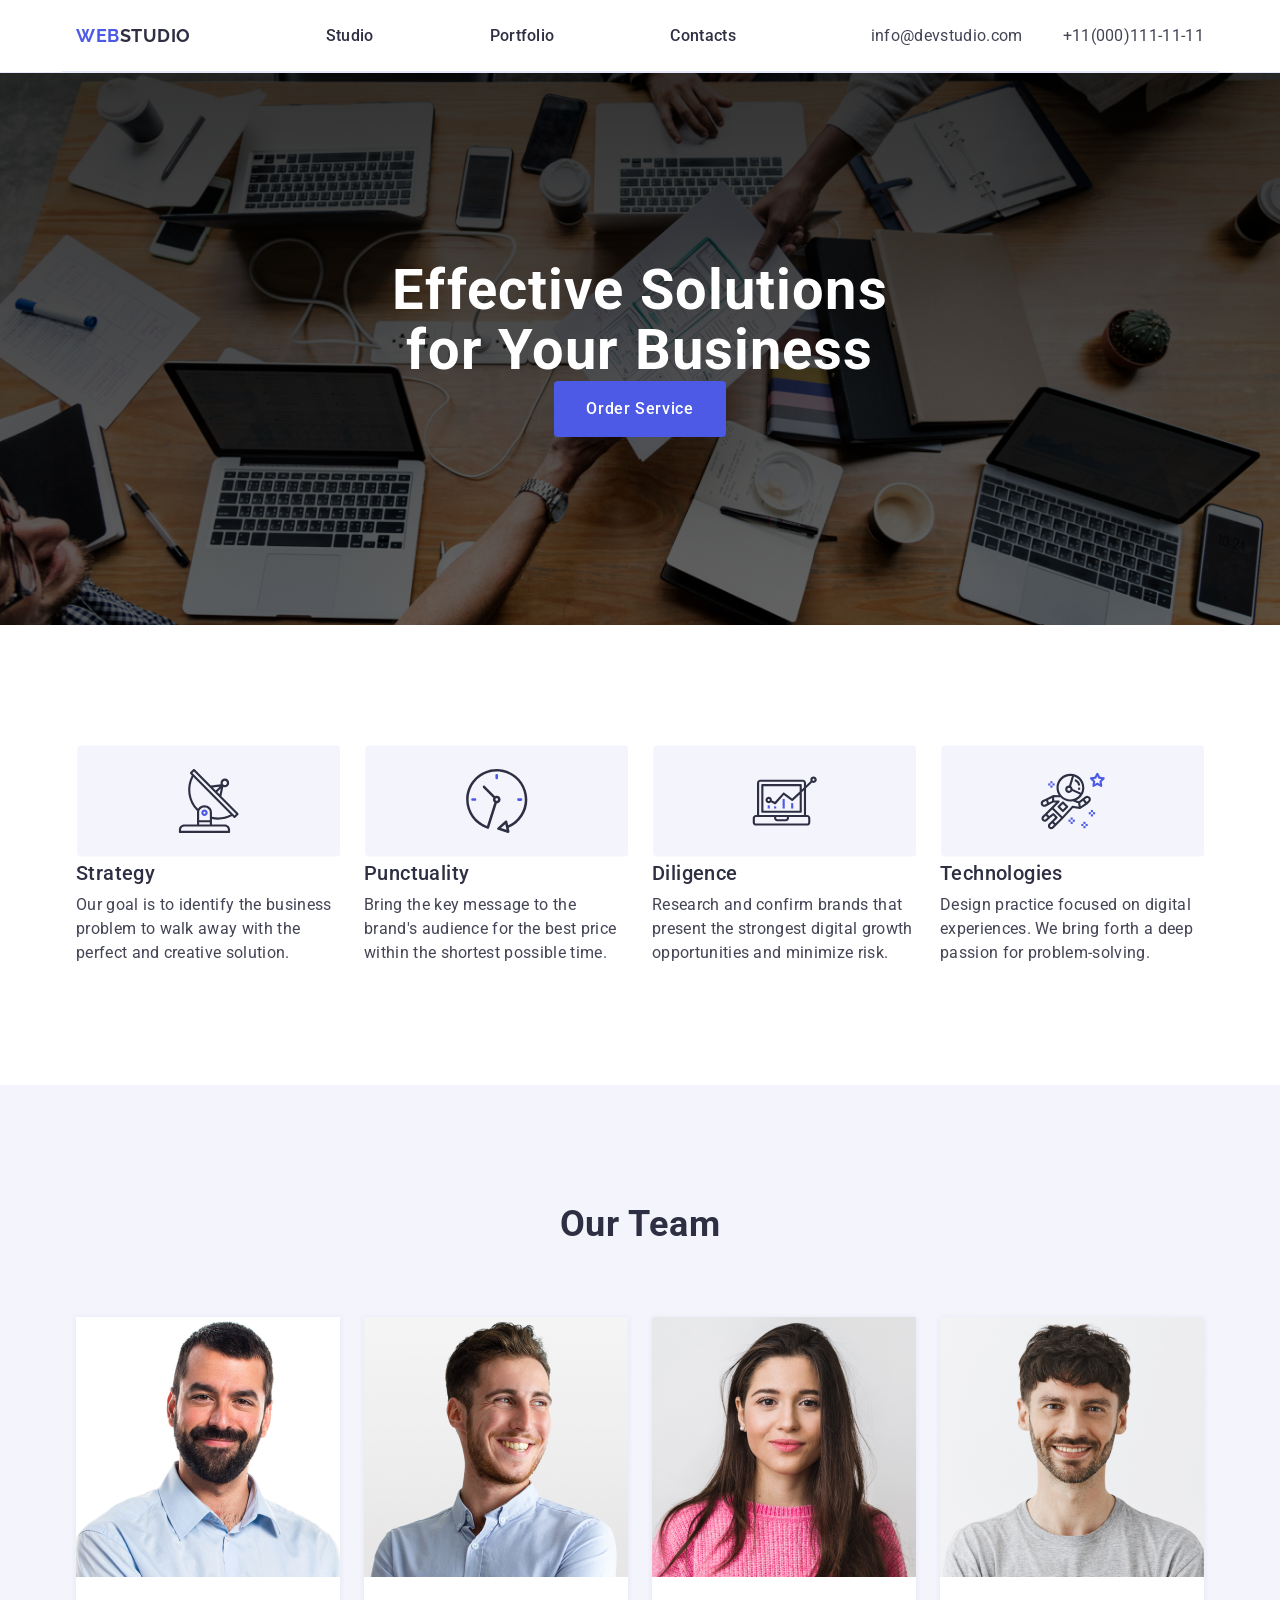
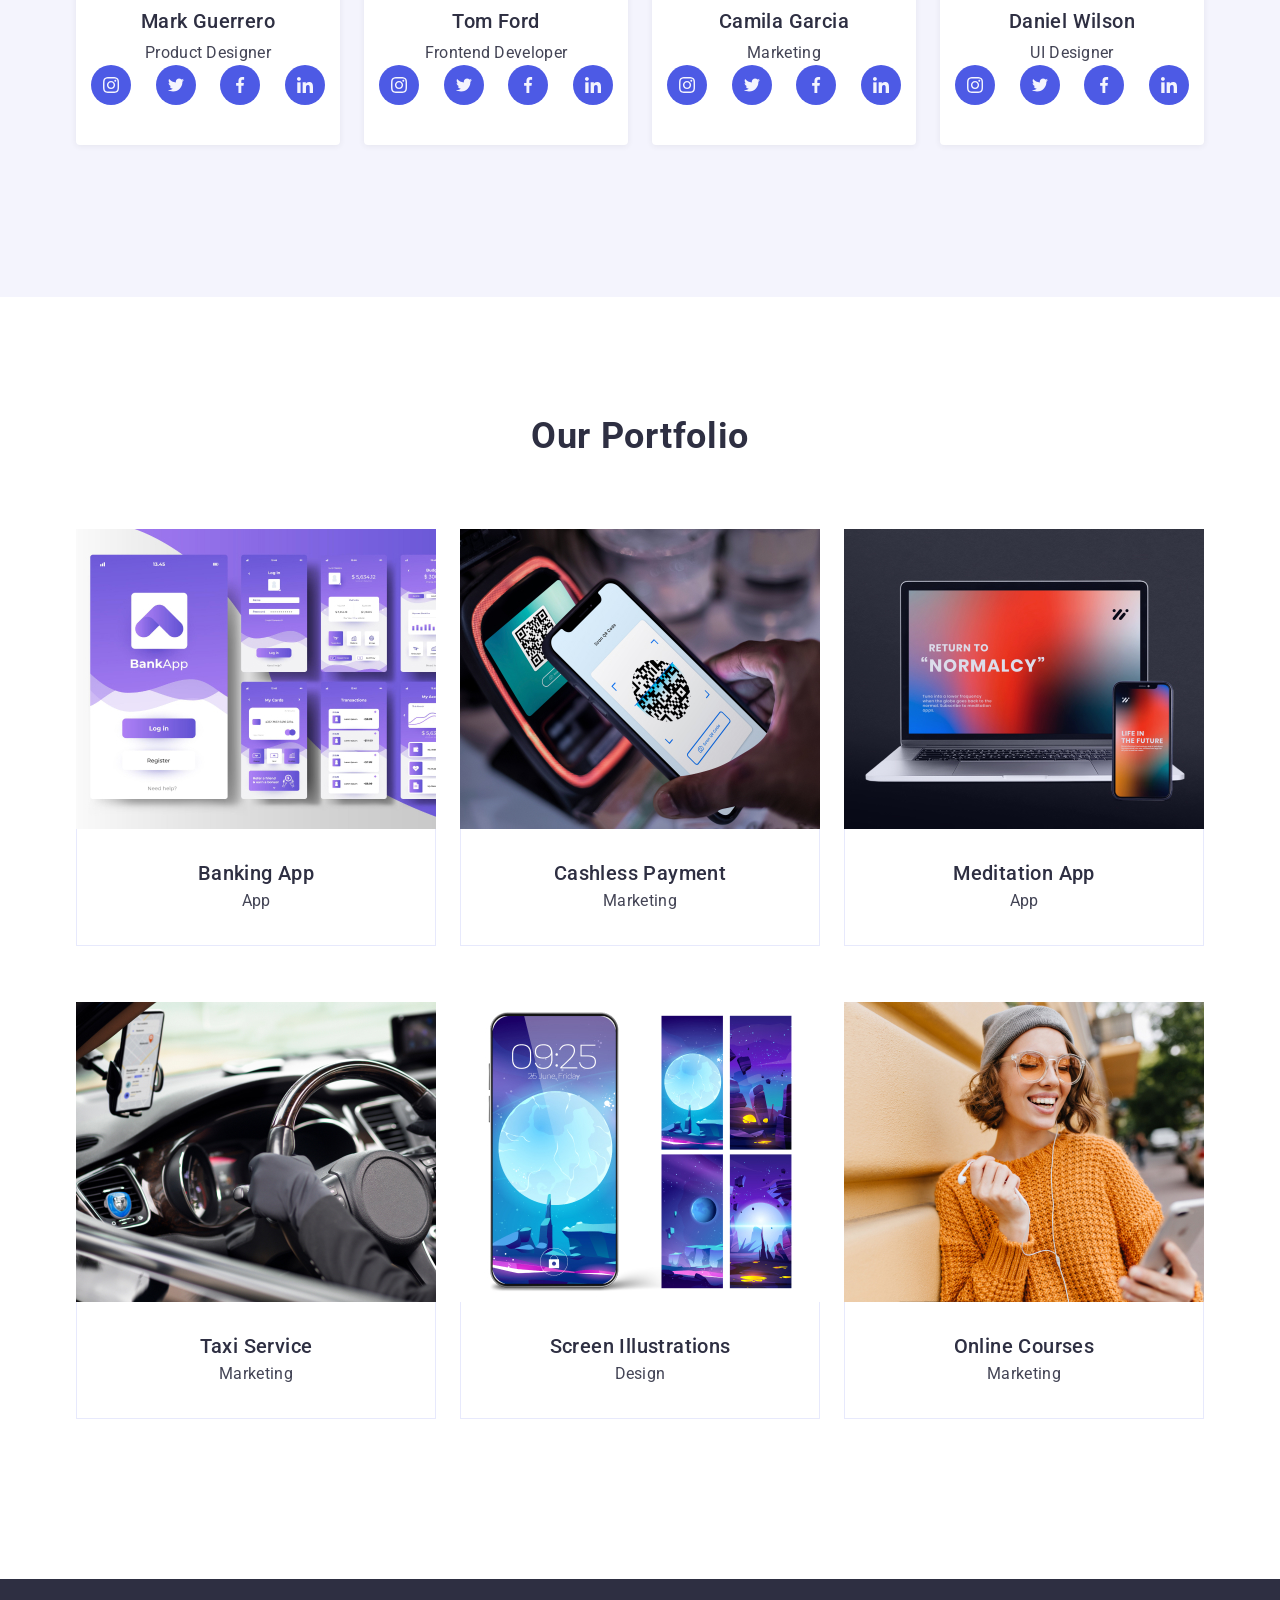
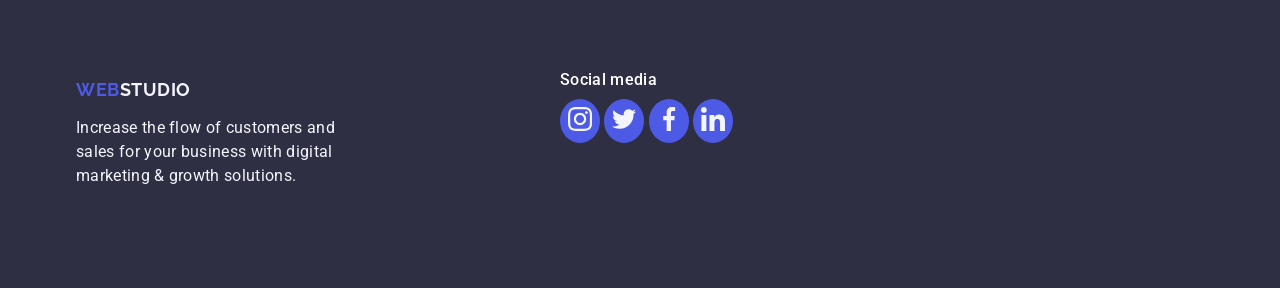
==== index.html @ d0b1b1b1 "." ====
<!DOCTYPE html>

<html lang="en">
  <head>
    <title>Web Studio</title>
    <meta charset="UTF-8" />
    <link
      href="https://fonts.googleapis.com/css2?family=Raleway:wght@700&family=Roboto:wght@400;500;700&display=swap"
      rel="stylesheet"
    />
    <link rel="stylesheet" href="https://fonts.googleapis.com" />
    <link rel="stylesheet" href="https://fonts.gstatic.com" crossorigin />
    <link
      rel="stylesheet"
      href="https://cdnjs.cloudflare.com/ajax/libs/modern-normalize/3.0.0/modern-normalize.min.css"
      integrity="sha512-3axTZ/bKFZH5/qLFTl4U+mDbBDFW+5QO5L7D1HnOhlhJbcNDIVJxoNm6It77g0eUdzfKZlHirayqRC2qJaAOJw=="
      crossorigin="anonymous"
      referrerpolicy="no-referrer"
    />
    <link rel="stylesheet" href="css/styles.css" />
  </head>

  <body>
    <header class="header-class">
      <div class="container-container-header">
        <nav class="web-logo-nav">
          <a class="web-logo" href="./index.html" target="_blank"
            >Web<span class="web-spa">Studio</span></a
          >
        </nav>

        <nav class="page-menu-list-nav">
          <ul class="page-menu-list">
            <li><a href="./index.html" class="page-menu-studio">Studio</a></li>
            <li><a href="" class="page-menu-portfolio">Portfolio</a></li>
            <li><a href="" class="page-menu-contacts">Contacts</a></li>
          </ul>
        </nav>

        <address class="social-link">
          <ul class="social-link-two">
            <li class="web-link">
              <a href="mailto:info@devstudio.com" class="communication-link"
                >info@devstudio.com</a
              >
            </li>
            <li class="web-link">
              <a href="tel:+11(000)111-11-11" class="communication-link"
                >+11(000)111-11-11</a
              >
            </li>
          </ul>
        </address>
      </div>
    </header>

    <main>
      <!--<svg style= "display: none;">
          <symbol id="canak"  viewBox="0 0 264 112" xmlns="http://www.w3.org/2000/svg">
<rect x="0.5" y="0.5" width="263" height="111" rx="3.5" fill="#F4F4FD" stroke="#8E8F99"/>
<path d="M161.546 68.1952L144.66 51.1851L146.534 41.9541C147.018 42.1429 147.532 42.2416 148.051 42.2453H148.064C150.448 42.2735 152.404 40.3633 152.432 37.9788C152.461 35.5943 150.55 33.6384 148.166 33.6101C145.781 33.582 143.825 35.4921 143.797 37.8767C143.791 38.3869 143.875 38.8941 144.047 39.3749L134.127 40.5856L117.945 24.32C117.747 24.1175 117.476 24.0023 117.192 24C116.912 24.0015 116.644 24.1129 116.445 24.3104L113.42 27.3184C113.004 27.7349 113.004 28.4101 113.42 28.8267L115.048 30.4779C108.742 42.0737 110.79 56.4335 120.087 65.8037C120.172 65.8853 120.271 65.9513 120.379 65.9989C120.312 66.3599 120.277 66.7261 120.275 67.0933V79.4667H107.475C104.531 79.4701 102.145 81.856 102.141 84.8V86.9333C102.141 87.5224 102.619 88 103.208 88H152.275C152.864 88 153.341 87.5224 153.341 86.9333V84.8C153.338 81.856 150.952 79.4701 148.008 79.4667H135.208V73.9829C137.213 74.4035 139.256 74.6179 141.305 74.6229C146.221 74.6176 151.059 73.392 155.385 71.056L157.021 72.7019C157.22 72.9044 157.491 73.0196 157.775 73.0219C158.055 73.0204 158.323 72.9089 158.521 72.7115L161.546 69.7035C161.963 69.2869 161.963 68.6117 161.546 68.1952ZM146.56 36.4661C147.395 35.6352 148.746 35.6389 149.577 36.4743C150.407 37.3096 150.404 38.6604 149.568 39.4912C149.169 39.8889 148.627 40.1121 148.063 40.112H148.057C146.879 40.1059 145.929 39.1459 145.935 37.9676C145.938 37.4036 146.164 36.8639 146.564 36.4661H146.56ZM144.049 43.4752L142.852 49.3664L140.501 47.0016L144.049 43.4752ZM142.837 41.6715L138.997 45.4891L136.026 42.5024L142.837 41.6715ZM148.008 81.6C149.775 81.6 151.208 83.0327 151.208 84.8V85.8667H104.275V84.8C104.275 83.0327 105.707 81.6 107.475 81.6H148.008ZM133.075 77.3333V79.4667H122.408V77.3333H133.075ZM122.408 75.2V67.0933C122.408 64.5056 124.801 62.4 127.741 62.4C130.682 62.4 133.075 64.5056 133.075 67.0933V75.2H122.408ZM135.208 71.808V67.0933C135.208 63.3291 131.859 60.2667 127.741 60.2667C125.079 60.2259 122.59 61.5809 121.179 63.8389C113.064 55.2913 111.236 42.5485 116.622 32.0647L153.826 69.4816C148.081 72.404 141.495 73.2268 135.208 71.808ZM157.786 70.4405L156.283 68.9291L117.181 29.5915L115.672 28.0789L117.181 26.5749L133.051 42.5344C133.059 42.5344 133.063 42.5483 133.071 42.5536L159.3 68.9365L157.786 70.4405Z" fill="#2E2F42"/>
<path d="M127.751 64.5333H127.741C125.974 64.5306 124.539 65.9612 124.537 67.7285C124.534 69.4958 125.965 70.9306 127.732 70.9333H127.741C129.509 70.936 130.944 69.5054 130.946 67.7381C130.949 65.9708 129.518 64.536 127.751 64.5333ZM128.498 68.4896C128.297 68.6893 128.025 68.801 127.741 68.8C127.152 68.7969 126.677 68.3169 126.68 67.7278C126.682 67.4458 126.795 67.176 126.995 66.977C127.193 66.7796 127.461 66.6681 127.741 66.6666C128.331 66.6697 128.806 67.1497 128.803 67.7388C128.801 68.0208 128.688 68.2906 128.488 68.4896H128.498Z" fill="#4D5AE5"/>
</symbol>
<symbol id="saat">
  <rect x="0.5" y="0.5" width="263" height="111" rx="3.5" fill="#F4F4FD" stroke="#8E8F99"/>
<g clip-path="url(#clip0_302815_4218)">
<path d="M162.593 54.6025C162.59 37.6978 148.883 23.9966 131.978 24C115.073 24.0034 101.372 37.7109 101.375 54.6157C101.378 67.9316 109.989 79.7178 122.674 83.7681C122.795 83.8062 122.921 83.8257 123.047 83.8252C123.289 83.8247 123.525 83.7603 123.732 83.6377C124.002 83.478 124.204 83.2241 124.299 82.9248L132.029 58.4248C134.142 58.4141 135.846 56.6919 135.835 54.5791C135.824 52.4658 134.103 50.7617 131.989 50.7725C131.421 50.7749 130.86 50.9058 130.349 51.1553L120.137 40.9419C119.63 40.4526 118.823 40.4668 118.334 40.9731C117.856 41.4678 117.856 42.251 118.334 42.7456L128.541 52.9639C127.757 54.5625 128.205 56.4922 129.613 57.582L122.248 80.9277C107.692 75.5659 100.239 59.4199 105.601 44.8643C110.963 30.3086 127.109 22.8555 141.665 28.2173C156.22 33.5791 163.673 49.7256 158.312 64.2808C155.692 71.3921 150.31 77.1431 143.387 80.2275L142.591 76.479C142.446 75.79 141.769 75.3496 141.08 75.4956C140.862 75.542 140.661 75.6441 140.495 75.792L132.821 82.6431C132.294 83.1113 132.248 83.9175 132.716 84.4439C132.869 84.6148 133.064 84.7417 133.283 84.8115L143.08 87.9385C143.75 88.1538 144.469 87.7852 144.684 87.1143C144.752 86.9024 144.764 86.6768 144.718 86.459L143.936 82.7808C155.264 78.0049 162.62 66.8965 162.593 54.6025ZM131.984 53.3272C132.688 53.3272 133.26 53.8984 133.26 54.6025C133.26 55.3071 132.688 55.8779 131.984 55.8779C131.28 55.8779 130.709 55.3071 130.709 54.6025C130.709 53.8984 131.28 53.3272 131.984 53.3272ZM136.185 83.0552L140.553 79.1587L141.759 84.8394L136.185 83.0552Z" fill="#2E2F42"/>
<path d="M130.709 30.3701V32.9209C130.709 33.6255 131.28 34.1963 131.984 34.1963C132.688 34.1963 133.26 33.6255 133.26 32.9209V30.3701C133.26 29.666 132.688 29.0947 131.984 29.0947C131.28 29.0947 130.709 29.666 130.709 30.3701Z" fill="#4D5AE5"/>
<path d="M107.752 53.3271C107.047 53.3271 106.477 53.8984 106.477 54.6025C106.477 55.3071 107.047 55.8779 107.752 55.8779H110.303C111.007 55.8779 111.578 55.3071 111.578 54.6025C111.578 53.8984 111.007 53.3271 110.303 53.3271H107.752Z" fill="#4D5AE5"/>
<path d="M156.216 55.8779C156.921 55.8779 157.492 55.3071 157.492 54.6025C157.492 53.8984 156.921 53.3271 156.216 53.3271H153.665C152.961 53.3271 152.39 53.8984 152.39 54.6025C152.39 55.3071 152.961 55.8779 153.665 55.8779H156.216Z" fill="#4D5AE5"/>
</g>
<defs>
<clipPath id="clip0_302815_4218">
<rect width="64" height="64" fill="white" transform="translate(100 24)"/>
</clipPath>
</defs>
</symbol>
<symbol id="analiz"> 
  <rect x="0.5" y="0.5" width="263" height="111" rx="3.5" fill="#F4F4FD" stroke="#8E8F99"/>
<g clip-path="url(#clip0_302815_4207)">
<path d="M129.851 53.9292H131.983V63.5242H129.851V53.9292Z" fill="#4D5AE5"/>
<path d="M138.38 58.1936H140.512V63.5242H138.38V58.1936Z" fill="#4D5AE5"/>
<path d="M121.322 61.392H123.454V63.5242H121.322V61.392Z" fill="#4D5AE5"/>
<path d="M114.926 60.3258H117.058V63.5241H114.926V60.3258Z" fill="#4D5AE5"/>
<path d="M103.198 80.5819H154.372C156.138 80.5819 157.57 79.1499 157.57 77.3836V73.1192C157.57 71.3529 156.138 69.9209 154.372 69.9209H153.305V43.3343L159.361 37.5977C160.767 38.2905 162.468 37.8699 163.388 36.6003C164.308 35.3312 164.179 33.5836 163.083 32.4634C161.986 31.3431 160.242 31.176 158.953 32.0678C157.664 32.96 157.206 34.6513 157.868 36.0719L153.305 40.3973V37.9376C153.305 36.1713 151.873 34.7393 150.107 34.7393H107.463C105.696 34.7393 104.264 36.1713 104.264 37.9376V69.9209H103.198C101.432 69.9209 100 71.3529 100 73.1192V77.3836C100 79.1499 101.432 80.5819 103.198 80.5819ZM160.768 33.6732C161.357 33.6732 161.834 34.1505 161.834 34.7393C161.834 35.328 161.357 35.8054 160.768 35.8054C160.179 35.8054 159.702 35.328 159.702 34.7393C159.702 34.1505 160.179 33.6732 160.768 33.6732ZM106.397 37.9376C106.397 37.3489 106.874 36.8715 107.463 36.8715H150.107C150.696 36.8715 151.173 37.3489 151.173 37.9376V42.4149L149.041 44.441V40.0698C149.041 39.4811 148.564 39.0037 147.975 39.0037H109.595C109.006 39.0037 108.529 39.4811 108.529 40.0698V66.7225C108.529 67.3113 109.006 67.7886 109.595 67.7886H147.975C148.564 67.7886 149.041 67.3113 149.041 66.7225V47.3738L151.173 45.3535V69.9209H106.397V37.9376ZM115.992 51.797C114.549 51.7929 113.283 52.7538 112.899 54.1442C112.515 55.5346 113.109 57.0094 114.35 57.7455C115.59 58.4815 117.17 58.2967 118.206 57.2936L121.912 59.1531C122.342 59.3686 122.865 59.2676 123.185 58.9079L131.062 50.0453L138.806 55.848C139.222 56.1593 139.802 56.126 140.178 55.7694L146.909 49.3941V65.6564H110.661V41.1359H146.909V46.4566L139.366 53.5997L131.557 47.7455C131.113 47.4134 130.489 47.4758 130.121 47.8897L122.135 56.8751L119.149 55.3821C119.171 55.2541 119.185 55.125 119.19 54.9953C119.19 53.2291 117.758 51.797 115.992 51.797ZM117.058 54.9953C117.058 55.5841 116.58 56.0615 115.992 56.0615C115.403 56.0615 114.926 55.5841 114.926 54.9953C114.926 54.4066 115.403 53.9292 115.992 53.9292C116.58 53.9292 117.058 54.4066 117.058 54.9953ZM123.454 72.0531H134.115V73.1192C134.115 73.7079 133.638 74.1853 133.049 74.1853H124.52C123.932 74.1853 123.454 73.7079 123.454 73.1192V72.0531ZM102.132 73.1192C102.132 72.5304 102.61 72.0531 103.198 72.0531H121.322V73.1192C121.322 74.8855 122.754 76.3175 124.52 76.3175H133.049C134.816 76.3175 136.248 74.8855 136.248 73.1192V72.0531H154.372C154.96 72.0531 155.438 72.5304 155.438 73.1192V77.3836C155.438 77.9724 154.96 78.4497 154.372 78.4497H103.198C102.61 78.4497 102.132 77.9724 102.132 77.3836V73.1192Z" fill="#2E2F42"/>
</g>
<defs>
<clipPath id="clip0_302815_4207">
<rect width="64" height="64" fill="white" transform="translate(100 24)"/>
</clipPath>
</defs>

</symbol>

<symbol id="ast">
  <rect x="0.5" y="0.5" width="263" height="111" rx="3.5" fill="#F4F4FD" stroke="#8E8F99"/>
<path d="M163.948 33.0481C163.822 32.663 163.489 32.3815 163.087 32.3227L159.267 31.767L157.557 28.3046C157.198 27.5749 156.002 27.5749 155.644 28.3046L153.934 31.767L150.113 32.3229C149.711 32.3815 149.378 32.6621 149.251 33.0482C149.127 33.4344 149.23 33.8589 149.521 34.1416L152.287 36.8372L151.634 40.6431C151.566 41.0431 151.73 41.4474 152.058 41.6864C152.39 41.9275 152.823 41.9573 153.182 41.7674L156.6 39.97L160.018 41.7674C160.173 41.8495 160.345 41.89 160.515 41.89C160.735 41.89 160.956 41.8218 161.142 41.6863C161.47 41.4474 161.635 41.043 161.565 40.643L160.913 36.8371L163.679 34.1415C163.968 33.8578 164.073 33.4343 163.948 33.0481ZM159.022 35.702C158.772 35.9463 158.656 36.3004 158.716 36.6461L159.098 38.8743L157.097 37.8226C156.941 37.7404 156.771 37.6999 156.6 37.6999C156.429 37.6999 156.26 37.7404 156.103 37.8226L154.102 38.8743L154.483 36.6461C154.543 36.3004 154.428 35.9474 154.177 35.702L152.557 34.1234L154.795 33.798C155.143 33.7479 155.442 33.5293 155.598 33.2145L156.599 31.1878L157.599 33.2145C157.755 33.5291 158.055 33.7479 158.403 33.798L160.64 34.1234L159.022 35.702Z" fill="#4D5AE5"/>
<path d="M152.267 65.0444H150.134V67.1778H152.267V65.0444Z" fill="#4D5AE5"/>
<path d="M152.267 69.3112H150.134V71.4446H152.267V69.3112Z" fill="#4D5AE5"/>
<path d="M154.4 67.1778H152.267V69.3112H154.4V67.1778Z" fill="#4D5AE5"/>
<path d="M150.134 67.1778H148V69.3112H150.134V67.1778Z" fill="#4D5AE5"/>
<path d="M144.8 76.778H142.667V78.9113H144.8V76.778Z" fill="#4D5AE5"/>
<path d="M144.8 81.0446H142.667V83.1781H144.8V81.0446Z" fill="#4D5AE5"/>
<path d="M146.934 78.9113H144.8V81.0448H146.934V78.9113Z" fill="#4D5AE5"/>
<path d="M142.667 78.9113H140.533V81.0448H142.667V78.9113Z" fill="#4D5AE5"/>
<path d="M132 72.5113H129.867V74.6447H132V72.5113Z" fill="#4D5AE5"/>
<path d="M132 76.778H129.867V78.9113H132V76.778Z" fill="#4D5AE5"/>
<path d="M134.133 74.6445H132V76.7779H134.133V74.6445Z" fill="#4D5AE5"/>
<path d="M129.867 74.6445H127.733V76.7779H129.867V74.6445Z" fill="#4D5AE5"/>
<path d="M111.733 36.2439H109.6V38.3773H111.733V36.2439Z" fill="#4D5AE5"/>
<path d="M111.733 40.5108H109.6V42.6442H111.733V40.5108Z" fill="#4D5AE5"/>
<path d="M113.866 38.3774H111.733V40.5108H113.866V38.3774Z" fill="#4D5AE5"/>
<path d="M109.6 38.3774H107.466V40.5108H109.6V38.3774Z" fill="#4D5AE5"/>
<path d="M149.43 52.3189C148.855 51.5434 148.011 51.0443 147.053 50.9098C146.091 50.7733 145.141 51.026 144.373 51.6138L141.87 53.5327L141.869 53.5338L138.073 56.368L135.358 55.2864C140.2 53.1136 143.585 48.2698 143.585 42.6462C143.585 35.0002 137.34 28.7793 129.663 28.7793C121.986 28.7793 115.74 35.0002 115.74 42.6462C115.74 45.4175 116.569 47.9945 117.981 50.163L112.453 50.115C112.45 50.115 112.447 50.115 112.443 50.115C112.426 50.115 112.412 50.1235 112.396 50.1247C112.291 50.1289 112.187 50.1503 112.086 50.1865C112.06 50.1962 112.034 50.2015 112.009 50.2132C111.997 50.2185 111.984 50.2195 111.971 50.2259L105.505 53.4185C105.504 53.4185 105.503 53.4185 105.503 53.4195L101.716 55.2405C101.674 55.2586 101.632 55.2831 101.59 55.3109C100.081 56.3156 99.5664 58.289 100.393 59.9018C100.834 60.7594 101.584 61.391 102.505 61.68C102.86 61.7908 103.223 61.8453 103.584 61.8453C104.163 61.8453 104.737 61.7035 105.262 61.423L108.038 59.9467L112.566 57.6085L115.28 57.5925L104.396 68.4237C104.395 68.4248 104.394 68.4248 104.393 68.4258L101.716 71.0925C101.083 71.7219 100.735 72.557 100.735 73.4478C100.735 74.3374 101.083 75.1747 101.716 75.8052C102.365 76.4516 103.22 76.7758 104.074 76.7758C104.93 76.7758 105.783 76.4516 106.435 75.8052L109.063 73.1875L112.545 70.588L114.346 72.3821L110.823 75.8904C110.822 75.8916 110.821 75.8916 110.82 75.8926L108.142 78.5592C107.51 79.1886 107.162 80.0237 107.162 80.9145C107.162 81.8041 107.51 82.6414 108.142 83.2719C108.792 83.9183 109.647 84.2426 110.502 84.2426C111.356 84.2426 112.212 83.9183 112.862 83.2719L115.541 80.6052L119.826 76.3386C119.827 76.3374 119.827 76.3364 119.828 76.3353L121.847 74.3353L121.839 74.3278C121.852 74.315 121.87 74.3106 121.883 74.2969L132.215 62.9805L139.157 63.9682C139.207 63.9757 139.257 63.9789 139.307 63.9789C139.437 63.9789 139.561 63.948 139.682 63.9021C139.717 63.8894 139.748 63.8722 139.781 63.8552C139.819 63.836 139.86 63.8254 139.896 63.8009L146.323 59.5342C146.347 59.5182 146.359 59.4925 146.382 59.4755C146.407 59.4553 146.439 59.4468 146.463 59.4243L149.006 57.0424C150.329 55.8026 150.511 53.7717 149.43 52.3189ZM104.261 59.5403C103.914 59.7259 103.521 59.7632 103.144 59.6438C102.771 59.5275 102.468 59.2725 102.291 58.928C101.969 58.3008 102.155 57.537 102.719 57.1243L105.347 55.8602L105.979 57.7088L106.245 58.4853L104.261 59.5403ZM111.255 55.8849L108.159 57.4849L107.648 55.9915L107.281 54.9184L111.334 52.9172L111.255 55.8849ZM141.454 42.644C141.454 44.4808 141.016 46.2132 140.256 47.763L131.893 43.9646C131.806 42.8179 131.211 41.8142 130.317 41.189L133.245 31.4684C138 32.981 141.454 37.4173 141.454 42.644ZM117.876 42.644C117.876 36.1746 123.165 30.9105 129.665 30.9105C130.171 30.9105 130.665 30.9531 131.155 31.015L128.291 40.5224C128.253 40.5213 128.216 40.5106 128.177 40.5106C126.112 40.5106 124.432 42.1853 124.432 44.2441C124.432 46.3027 126.112 47.9775 128.177 47.9775C129.566 47.9775 130.766 47.2106 131.413 46.0883L139.138 49.5978C136.989 52.4906 133.549 54.3776 129.665 54.3776C123.165 54.3776 117.876 49.1135 117.876 42.644ZM129.789 44.2441C129.789 45.1262 129.065 45.8441 128.177 45.8441C127.288 45.8441 126.565 45.1262 126.565 44.2441C126.565 43.3619 127.288 42.644 128.177 42.644C129.065 42.644 129.789 43.3619 129.789 44.2441ZM104.93 74.2925C104.457 74.7608 103.692 74.7598 103.221 74.2936C102.994 74.0664 102.869 73.7668 102.869 73.4478C102.869 73.1299 102.994 72.8301 103.221 72.6051L105.145 70.6882L106.847 72.3832L104.93 74.2925ZM111.357 81.7594C110.885 82.2276 110.119 82.2288 109.648 81.7605C109.42 81.5333 109.296 81.2336 109.296 80.9146C109.296 80.5967 109.42 80.297 109.648 80.072L111.573 78.1541L112.378 78.9552L113.276 79.8491L111.357 81.7594ZM118.321 74.8217C118.32 74.8227 118.319 74.8227 118.318 74.8238L114.788 78.3438L113.982 77.5427L113.084 76.6488L116.611 73.1384C116.611 73.1384 116.611 73.1384 116.611 73.1374C116.612 73.1363 116.613 73.1363 116.614 73.1353C116.694 73.0553 116.744 72.9593 116.793 72.8644C116.807 72.8366 116.834 72.8131 116.846 72.7844C116.879 72.7023 116.884 72.6138 116.897 72.5272C116.903 72.4781 116.925 72.4324 116.925 72.3821C116.925 72.3106 116.899 72.2414 116.884 72.1709C116.871 72.1069 116.871 72.0417 116.847 71.98C116.806 71.8797 116.737 71.7912 116.664 71.7047C116.644 71.6812 116.637 71.6514 116.614 71.629C116.614 71.629 116.614 71.629 116.613 71.629C116.612 71.628 116.612 71.6257 116.611 71.6247L113.397 68.4247C113.363 68.3906 113.319 68.3767 113.281 68.3479C113.224 68.3042 113.17 68.2637 113.107 68.2327C113.046 68.2028 112.984 68.1847 112.92 68.1676C112.852 68.1483 112.786 68.1334 112.714 68.1281C112.649 68.1238 112.588 68.1302 112.523 68.1377C112.452 68.1462 112.385 68.1558 112.315 68.1782C112.248 68.1996 112.189 68.2326 112.127 68.2678C112.087 68.2902 112.042 68.2977 112.005 68.3254L108.458 70.973L106.657 69.1788L111.455 64.4065L120.176 72.9838L118.321 74.8217ZM131.958 60.7883C131.928 60.7841 131.899 60.7958 131.868 60.7937C131.79 60.7894 131.715 60.7948 131.637 60.8076C131.577 60.8182 131.519 60.8299 131.461 60.8502C131.393 60.8737 131.331 60.9057 131.268 60.9441C131.208 60.9803 131.154 61.0187 131.102 61.0667C131.076 61.0891 131.045 61.0998 131.022 61.1253L121.625 71.4167L112.969 62.9035L118.635 57.2671C119.053 56.8511 119.055 56.1759 118.639 55.7577C118.429 55.5476 118.152 55.4441 117.876 55.4452V55.4442L113.439 55.4709L113.494 52.2559L119.702 52.3093C122.232 54.8971 125.761 56.511 129.665 56.511C130.54 56.511 131.393 56.4204 132.224 56.2656C132.304 56.3296 132.383 56.3948 132.483 56.4353L137.302 58.3553L137.607 59.8721L137.964 61.6427L131.958 60.7883ZM140.041 61.1446L139.414 58.0288L142.307 55.8687L143.065 56.8735L144.201 58.3818L140.041 61.1446ZM147.548 55.4826L145.872 57.0528L144.01 54.5802L145.673 53.3056C145.983 53.0667 146.374 52.9696 146.758 53.0197C147.145 53.0741 147.486 53.2757 147.719 53.5882C148.152 54.1717 148.078 54.9856 147.548 55.4826Z" fill="#2E2F42"/>
<path d="M127.204 61.0881L122.918 56.8214C122.503 56.4065 121.829 56.4065 121.413 56.8214L117.128 61.0881C116.928 61.2897 116.815 61.5606 116.815 61.8443C116.815 62.1281 116.927 62.4001 117.128 62.6006L121.413 66.8673C121.621 67.0742 121.894 67.1777 122.166 67.1777C122.438 67.1777 122.711 67.0742 122.918 66.8673L127.204 62.6006C127.405 62.4001 127.519 62.1281 127.519 61.8443C127.519 61.5606 127.406 61.2886 127.204 61.0881ZM122.166 64.606L119.393 61.8443L122.166 59.0827L124.941 61.8443L122.166 64.606Z" fill="#2E2F42"/>
<path d="M134.329 34.1415L133.813 36.2131C133.955 36.2483 137.289 37.1166 137.289 40.5108H139.422C139.422 36.4765 136.091 34.5799 134.329 34.1415Z" fill="#2E2F42"/>
<path d="M139.422 42.644H137.289V44.7775H139.422V42.644Z" fill="#2E2F42"/>
</symbol>
</svg>-->

      <!--<div class="blue-back"> <p>14 Stylish and
                 User-Friendly App Design Concepts · Task Manager App · Calorie Tracker App · 
                 Exotic Fruit Ecommerce App · Cloud Storage App</p></div>-->

      <div class="section-4-hover">
        <img
          src="images/our-portfolio/background-color.jpg"
          alt="background-color"
          width="360"
          height="300"
        />

        <div class="section-4-text">
          14 Stylish and User-Friendly App Design Concepts · Task Manager App ·
          Calorie Tracker App · Exotic Fruit Ecommerce App · Cloud Storage App
        </div>
      </div>

      <section class="special">
        <div class="container">
          <h1 class="header">Effective Solutions for Your Business</h1>
          <button type="button" class="button">Order Service</button>
        </div>
      </section>
      <section class="section-center">
        <div class="container">
          <h2 class="visually-hidden">HEAD</h2>

          <ul class="section-one">
            <li class="class-center">
              <svg width="264" height="112">
                <use href="./images/icon.svg/symbol-defs.svg#antenna"></use>
              </svg>
              <h3 class="head-name">Strategy</h3>
              <p class="text-name">
                Our goal is to identify the business problem to walk away with
                the perfect and creative solution.
              </p>
            </li>

            <li class="class-center">
              <svg width="264px" height="112px">
                <use href="./images/icon.svg/symbol-defs.svg#time"></use>
              </svg>
              <h3 class="head-name">Punctuality</h3>
              <p class="text-name">
                Bring the key message to the brand's audience for the best price
                within the shortest possible time.
              </p>
            </li>

            <li class="class-center">
              <svg width="264" height="112">
                <use href="./images/icon.svg/symbol-defs.svg#analysis"></use>
              </svg>
              <h3 class="head-name">Diligence</h3>
              <p class="text-name">
                Research and confirm brands that present the strongest digital
                growth opportunities and minimize risk.
              </p>
            </li>

            <li class="class-center">
              <svg width="264" height="112">
                <use href="./images/icon.svg/symbol-defs.svg#ast"></use>
              </svg>
              <h3 class="head-name">Technologies</h3>
              <p class="text-name">
                Design practice focused on digital experiences. We bring forth a
                deep passion for problem-solving.
              </p>
            </li>
          </ul>
        </div>
      </section>

      <section class="our-team">
        <div class="container">
          <h2 class="section-two">Our Team</h2>

          <ul class="team-list">
            <li class="team-one">
              <img
                src="images/imgx1.jpg"
                alt="team worker 1"
                width="264"
                height="260"
              />
              <div class="about-people">
                <h3 class="people-name">Mark Guerrero</h3>
                <p class="job-name">Product Designer</p>

                <ul class="social-icons">
                  <li class="instagram-icons" >
                    <svg  width="40" height="40">
                      <use href="./images/icon.svg/symbol-defs.svg#instagram"></use>
                    </svg>
                  </li>

                  <li class="twitter-icons">
                    <svg width="40" height="40">
                      <use href="./images/icon.svg/symbol-defs.svg#twitter"></use>
                    </svg>
                  </li>
                  <li class="facebook-icons">
                    <svg width="40" height="40">
                      <use href="./images/icon.svg/symbol-defs.svg#facebook"></use>
                    </svg>
                  </li>
                  <li class="linkedin-icons">
                    <svg width="40" height="40">
                     <use href="./images/icon.svg/symbol-defs.svg#linkedin"></use>
                    </svg>
                  </li>
                </ul>
              </div>
            </li>

            <li class="team-one">
              <img
                src="images/imgx2.jpg"
                alt="team worker 2"
                width="264"
                height="260"
              />
              <div class="about-people">
                <h3 class="people-name">Tom Ford</h3>
                <p class="job-name">Frontend Developer</p>

                <ul class="social-icons">
                  <li class="instagram-icons">
                    <svg width="40" height="40">
                       <use href="./images/icon.svg/symbol-defs.svg#instagram"></use>
                    </svg>
                  </li>

                  <li class="twitter-icons">
                    <svg width="40" height="40">
                      <use href="./images/icon.svg/symbol-defs.svg#twitter"></use>
                    </svg>
                  </li>
                  <li class="facebook-icons">
                    <svg width="40" height="40">
                       <use href="./images/icon.svg/symbol-defs.svg#facebook"></use>
                    </svg>
                  </li>
                  <li class="linkedin-icons">
                    <svg width="40" height="40">
                      <use href="./images/icon.svg/symbol-defs.svg#linkedin"></use>
                    </svg>
                  </li>
                </ul>
              </div>
            </li>

            <li class="team-one">
              <img
                src="images/imgx3.jpg"
                alt="team worker 3"
                width="264"
                height="260"
              />
              <div class="about-people">
                <h3 class="people-name">Camila Garcia</h3>
                <p class="job-name">Marketing</p>

                <ul class="social-icons">
                  <li class="instagram-icons">
                    <svg width="40" height="40">
                        <use href="./images/icon.svg/symbol-defs.svg#instagram"></use>
                    </svg>
                  </li>

                  <li class="twitter-icons">
                    <svg width="40" height="40">
                      <use href="./images/icon.svg/symbol-defs.svg#twitter"></use>
                    </svg>
                  </li>
                  <li class="facebook-icons" >
                    <svg width="40" height="40">
                      <use href="./images/icon.svg/symbol-defs.svg#facebook"></use>
                    </svg>
                  </li>
                  <li class="linkedin-icons">
                    <svg width="40" height="40">
                      <use href="./images/icon.svg/symbol-defs.svg#linkedin"></use>
                    </svg>
                  </li>
                </ul>
              </div>
            </li>

            <li class="team-one">
              <img
                src="images/imgx4.jpg"
                alt="team worker 4"
                width="264"
                height="260"
              />
              <div class="about-people">
                <h3 class="people-name">Daniel Wilson</h3>
                <p class="job-name">UI Designer</p>

                <ul class="social-icons">
                  <li>
                    <svg class="instagram-icons" width="40" height="40">
                        <use href="./images/icon.svg/symbol-defs.svg#instagram"></use>
                    </svg>
                  </li>

                  <li class="twitter-icons">
                    <svg width="40" height="40">
                      <use href="./images/icon.svg/symbol-defs.svg#twitter"></use>
                    </svg>
                  </li>
                  <li class="facebook-icons" >
                    <svg width="40" height="40">
                       <use href="./images/icon.svg/symbol-defs.svg#facebook"></use>
                    </svg>
                  </li>
                  <li class="linkedin-icons">
                    <svg width="40" height="40">
                      <use href="./images/icon.svg/symbol-defs.svg#linkedin"></use>
                    </svg>
                  </li>
                </ul>
              </div>
            </li>
          </ul>
        </div>
      </section>

      <section class="portfolio-one">
        <div class="container">
          <h2 class="our-portfolio">Our Portfolio</h2>

          <ul class="team-victory">
            <li class="portfolio-end">
              <div class="port-img">
                <img
                  src="./images/img5.jpg"
                  alt="proje card 1"
                  width="360"
                  height="300"
                />
                <div class="section-4-hover">
                  <img
                    src="images/img.jpg"
                    alt="background-color"
                    width="360"
                    height="300"
                  />
                  <div class="section-4-text">
                    14 Stylish and User-Friendly App Design Concepts · Task
                    Manager App · Calorie Tracker App · Exotic Fruit Ecommerce
                    App · Cloud Storage App
                  </div>
                </div>
              </div>

              <div class="category">
                <h3 class="dark-application">Banking App</h3>
                <p class="application-two">App</p>
              </div>
            </li>

            <li class="portfolio-end">
              <div class="port-img">
                <img
                  src="./images/img6.jpg"
                  alt="proje card 2"
                  width="360"
                  height="300"
                />
                <div class="section-4-hover">
                  <img
                    src="images/img.jpg"
                    alt="background-color"
                    width="360"
                    height="300"
                  />
                  <div class="section-4-text">
                    14 Stylish and User-Friendly App Design Concepts · Task
                    Manager App · Calorie Tracker App · Exotic Fruit Ecommerce
                    App · Cloud Storage App
                  </div>
                </div>
              </div>
              <div class="category">
                <h3 class="dark-application">Cashless Payment</h3>
                <p class="application-two">Marketing</p>
              </div>
            </li>

            <li class="portfolio-end">
              <div class="port-img">
                <img
                  src="./images/img7.jpg"
                  alt="proje card 3"
                  width="360"
                  height="300"
                />
                <div class="section-4-hover">
                  <img
                    src="images/img.jpg"
                    alt="background-color"
                    width="360"
                    height="300"
                  />
                  <div class="section-4-text">
                    14 Stylish and User-Friendly App Design Concepts · Task
                    Manager App · Calorie Tracker App · Exotic Fruit Ecommerce
                    App · Cloud Storage App
                  </div>
                </div>
              </div>
              <div class="category">
                <h3 class="dark-application">Meditation App</h3>
                <p class="application-two">App</p>
              </div>
            </li>

            <li class="portfolio-end">
              <div class="port-img">
                <img
                  src="./images/img8.jpg"
                  alt="proje card 4"
                  width="360"
                  height="300"
                />
                <div class="section-4-hover">
                  <img
                    src="images/img.jpg"
                    alt="background-color"
                    width="360"
                    height="300"
                  />
                  <div class="section-4-text">
                    14 Stylish and User-Friendly App Design Concepts · Task
                    Manager App · Calorie Tracker App · Exotic Fruit Ecommerce
                    App · Cloud Storage App
                  </div>
                </div>
              </div>
              <div class="category">
                <h3 class="dark-application">Taxi Service</h3>
                <p class="application-two">Marketing</p>
              </div>
            </li>

            <li class="portfolio-end">
              <div class="port-img">
                <img
                  src="./images/img9.jpg"
                  alt="proje card 5"
                  width="360"
                  height="300"
                />
                <div class="section-4-hover">
                  <img
                    src="images/img.jpg"
                    alt="background-color"
                    width="360"
                    height="300"
                  />
                  <div class="section-4-text">
                    14 Stylish and User-Friendly App Design Concepts · Task
                    Manager App · Calorie Tracker App · Exotic Fruit Ecommerce
                    App · Cloud Storage App
                  </div>
                </div>
              </div>
              <div class="category">
                <h3 class="dark-application">Screen Illustrations</h3>
                <p class="application-two">Design</p>
              </div>
            </li>

            <li class="portfolio-end">
              <div class="port-img">
                <img
                  src="./images/img10.jpg"
                  alt="proje card 6"
                  width="360"
                  height="300"
                />
                <div class="section-4-hover">
                  <img
                    src="images/img.jpg"
                    alt="background-color"
                    width="360"
                    height="300"
                  />
                  <div class="section-4-text">
                    14 Stylish and User-Friendly App Design Concepts · Task
                    Manager App · Calorie Tracker App · Exotic Fruit Ecommerce
                    App · Cloud Storage App
                  </div>
                </div>
              </div>
              <div class="category">
                <h3 class="dark-application">Online Courses</h3>
                <p class="application-two">Marketing</p>
              </div>
            </li>
          </ul>
        </div>
      </section>
    </main>

    <footer class="web-footer">
      <div class="container">
        <a class="web-logo" href="./index.html" target="_blank"
          >Web<span class="footer-spa">Studio</span></a
        >

        <p class="footer-text">
          Increase the flow of customers and sales for your business with
          digital marketing & growth solutions.
        </p>
      </div>
      <div class="social-footer">
        <p class="social-text">Social media</p>

        <ul class="social-icons-footer">
          <li class="linkedin-icons">
            <svg width="40" height="40">
              <use href="./images/icon.svg/symbol-defs.svg#instagram-footer"></use>
            </svg>
          </li>
          <li>
            <svg class="twitter-icons-footer" width="40" height="40">
              <use href="./images/icon.svg/symbol-defs.svg#footer-twitter"></use>
            </svg>
          </li>

          <li class="facebook-icons-footer">
            <svg width="40" height="40">
              <use href="./images/icon.svg/symbol-defs.svg#footer-facebook"></use>
            </svg>
          </li>
          <li class="linkedin-icons-footer">
            <svg width="40" height="40">
              <use href="./images/icon.svg/symbol-defs.svg#linkedin-footer"></use>
            </svg>
          </li>
        </ul>
      </div>
    </footer>
  </body>
</html>
---- css/styles.css ----
body {
  background-color: #ffffff;
  font-family: "Roboto", sans-serif;
  color: #434455;
}

.web-logo {
  font-family: "Raleway", sans-serif;
  font-weight: 700;
  font-style: normal;
  font-size: 18px;
  line-height: 1.17;
  letter-spacing: 0.03em;
  text-transform: uppercase;
  color: #4d5ae5;
  margin-right: 76px;

  text-decoration: none;
}
.header-class {
  border-bottom: 1px solid #e7e9fc;
}

.web-spa {
  color: #2e2f42;
}
.web-logo-nav {
  display: flex;
  align-items: center;
}
.container-container-header {
  border-bottom: 1px solid #e7e9fc;
  width: 1440px;
  height: 72px;
  display: flex;
  align-items: center;
  justify-content: space-between;
  width: 1158px;
  padding: 0 15px;
  margin: auto;
}

.page-logo-title1 {
  font-weight: 700;
  font-size: 18px;
  letter-spacing: 3%;
  color: #4d5ae5;
  text-decoration: none;
}

.page-logo-title2 {
  font-weight: 700;
  font-size: 18px;
  letter-spacing: 3%;
  color: #2e2f42;
  text-decoration: none;
}

.page-menu-list li {
  list-style-type: none;
}
.page-menu-list-nav {
  display: flex;
  align-items: center;
}
.page-menu-list a {
  line-height: 1.5;
  color: #2e2f42;
  font-weight: 500;
  font-size: 16px;
  letter-spacing: 0.02em;
  margin-right: 76px;
  text-decoration: none;
  transition: opacity 250ms cubic-bezier(0.4, 0, 0.2, 1);
}

.page-menu-list a:hover {
  color: rgba(64, 75, 191, 1);
  
}

.page-menu-list a:focus {
  color: rgba(64, 75, 191, 1);
 
}

.page-menu-list {
  cursor: pointer;
  display: flex;
  gap: 40px;

  text-decoration: none;
  position: relative;
  transition-property: color;
  transition: opacity 250ms cubic-bezier(0.4, 0, 0.2, 1);
}
.page-menu-list a {
  text-decoration: none;
  position: relative;
  transition-property: color, width, height, position, bottom, left top, gap,
    boreder-radius, opacity, align-items, transition;
    transition: opacity 250ms cubic-bezier(0.4, 0, 0.2, 1);
}

.page-menu-list a:active::after {
  content: "";
  background-color: #404bbf;
  width: 100%;
  height: 4px;
  position: absolute;
  bottom: -1px;
  left: 0;

  top: 44px;
  gap: 0px;
  border-radius: 2px 0px 0px 0px;
  opacity: 0px;
  align-items: center;
  transition: opacity 250ms cubic-bezier(0.4, 0, 0.2, 1);
}
.page-menu-list {
  padding: 24px 0;
}
.social-link {
  font-style: normal;
  transition-property: color, opacity;
  transition: opacity 250ms cubic-bezier(0.4, 0, 0.2, 1);
}

.social-link-two {
  display: flex;
  list-style-type: none;
  gap: 40px;
}
.web-link a {
  text-decoration: none;
  font-weight: 400;
  font-size: 16px;
  line-height: 1.5;
  letter-spacing: 0.02em;
  color: #434455;
  font-style: normal;
  transition-property: color, opacity;
}

.social-link a:hover {
  color: #404bbf;
 
}

.social-link a:focus {
  color: #404bbf;
  
}
.social-link a {
  transition: opacity 250ms cubic-bezier(0.4, 0, 0.2, 1);
  transition-property: color, opacity;
}

.header {
  line-height: 1.07;
  font-size: 56px;
  letter-spacing: 0.02em;
  color: #ffffff;
  width: 496px;
  margin: auto;
  text-align: center;
  max-width: 496px;
}

.button:focus {
  background-color: #404bbf;
  transition: opacity 250ms cubic-bezier(0.4, 0, 0.2, 1);
}

.button {
  cursor: pointer;
  letter-spacing: 0.04em;
  display: block;
  min-width: 169px;
  border: none;
  border-radius: 4px;
  height: 56px;
  background-color: #4d5ae5;
  left: 636px;
  top: 428px;
  font-size: 16px;
  gap: 10px;
  margin: auto;

  color: #ffffff;
  line-height: 1.5;
  font-weight: 500;
  padding: 16px 32px 16px 32px;
  transition-property: color, opacity;
  transition: opacity 250ms cubic-bezier(0.4, 0, 0.2, 1);
}

.button:hover {
  background-color: #404bbf;
  transition: opacity 250ms cubic-bezier(0.4, 0, 0.2, 1);
}
.special {
  
  background: linear-gradient(rgba(0, 0, 0, 0.6), rgba(0, 0, 0, 0.6)),
    linear-gradient(to bottom, rgba(0, 0, 0, 0.5), transparent),
    url(../images/img12.jpg) center / cover no-repeat;
  background-size: cover;
  background-repeat: no-repeat;
  max-width: 1440px;
  margin: auto;
  
 


  display: flex;
  justify-content: center; 
  align-items: center; 
  flex-direction: column; 
  text-align: center;
  align-items: center;
  padding: 188px 0;

}


.section-center {
  padding: 120px 0;
  align-items: center;
  justify-content: center;
}
.section-one {
  display: flex;
  list-style: none;
  gap: 24px;

  align-items: center;
}
.class-center {
  width: calc((100%-72px) / 4);
  align-items: center;
  justify-content: center;
}

.head-name {
  font-weight: 500;
  font-size: 20px;
  line-height: 1.2;
  letter-spacing: 0.02em;
  color: #2e2f42;
  margin-bottom: 8px;
}

.text-name {
  font-weight: 400;
  font-size: 16px;
  line-height: 1.5;
  letter-spacing: 0.02em;
  color: #434455;

  width: 264px;
  height: 72px;
  gap: 0px;
  opacity: 0px;
  margin: auto;
}

.section-two {
  font-weight: 700;
  font-size: 36px;
  line-height: 1.11;
  letter-spacing: 0.02em;
  text-align: center;
  color: #2e2f42;
  text-transform: capitalize;

  margin-bottom: 72px;
}

.team-one {
  background-color: #ffffff;

  width: calc((100%-72px) / 4);
  border-radius: 0px 0px 4px 4px;
  padding: 0px 0px 32px 0px;
  gap: 32px;
  width: 264px;
  height: 428px;

  box-shadow: 0px 2px 1px 0px rgba(46, 47, 66, 0.08);

  box-shadow: 0px 1px 1px 0px rgba(46, 47, 66, 0.16);

  box-shadow: 0px 1px 6px 0px rgba(46, 47, 66, 0.08);
}
.team-list {
  padding: 0px 0px 32px 0px;
  list-style-type: none;
  border-radius: 0px 0px 4px 4px;
  width: Fixed (232px) px;
  height: Hug (104px) px;
  gap: 8px;
  opacity: 0px;
}

.socal-icons {
  width: Hug (232px) px;
  height: Hug (40px) px;
  gap: 24px;
  opacity: 0px;
  position: relative;
  display: flex;
  align-items: center;
  justify-content: space-between;
}
.social-icons a {
  width: Hug (232px) px;
  height: Hug (40px) px;
  gap: 24px;
  opacity: 0px;

  position: absolute;
  display: flex;
  align-items: center;
  justify-content: space-between;
}
.social-icons li {
  display: inline-block;
  margin: 0;
  padding: 0;
}
.social-icons {
  width: Hug (232px) px;
  height: Hug (40px) px;
  gap: 24px;
  opacity: 0px;
  align-items: center;
  display: flex;
  justify-content: space-between;
  margin-left: 15px;
  margin-right: 15px;
}
.social-icons li {
  background: rgba(77, 90, 229, 1);

  width: 16px;
  height: 16px;
  top: 12px;
  left: 12px;
  gap: 0px;
  opacity: 0px;
  width: 40px;
  height: 40px;
  top: -0px;
  gap: 0px;
  opacity: 0px;
  border-radius: 50%;
  transition-property: color, opacity;
  transition: opacity 250ms cubic-bezier(0.4, 0, 0.2, 1);
}

.social-icons li:hover {
  background: rgba(64, 75, 191, 1);
  
}

.our-team {
  background: #f4f4fd;
  padding: 120px 0;
}
.our-team ul {
  display: flex;
  gap: 24px;
}
.about-people {
  padding: 32px 0;
  margin: auto;
}
.people-name {
  font-weight: 500;
  font-size: 20px;
  color: #2e2f42;
  line-height: 1.2;
  letter-spacing: 0.02em;
  margin-bottom: 8px;
  text-align: center;
}

.job-name {
  font-weight: 400;
  font-size: 16px;
  color: #434455;
  line-height: 1.5;
  letter-spacing: 0.02em;
  text-align: center;
}

.portfolio-one {
  padding: 120px 0;
}
.our-portfolio {
  font-weight: 700;
  font-size: 36px;
  line-height: 1.11;
  letter-spacing: 0.02em;
  text-align: center;
  color: #2e2f42;
  text-transform: capitalize;
  margin-bottom: 72px;
}
.dark-application {
  font-weight: 500;
  font-size: 20px;
  color: #2e2f42;
  line-height: 1.2;
  letter-spacing: 0.02em;
  margin-bottom: 4px;
}
.application-two {
  font-size: 16px;
  line-height: 1.5;
  letter-spacing: 0.02em;
  color: #434455;
  text-align: center;
}
.team-victory {
  display: flex;
  flex-wrap: wrap;
  list-style: none;
  column-gap: 24px;
  row-gap: 48px;
  padding: 0px 0px 32px 0px;
}

.portfolio-end {
  width: calc((100%-72px) / 4);
  transition-property: box-shadow;
   transition: opacity 250ms cubic-bezier(0.4, 0, 0.2, 1);
}

.port-img {
  position: relative;
  overflow: hidden;
}

.port-img img {
  display: block;
  width: 100%;
  height: auto;
  transition: opacity 250ms cubic-bezier(0.4, 0, 0.2, 1);
}


.section-4-hover {
  position: absolute;
  top: 0;
  left: 0;
  right: 0;
  bottom: 0;
  opacity: 0;
  transition: opacity 250ms cubic-bezier(0.4, 0, 0.2, 1);
  transition-property: opacity;
  background: rgba(77, 90, 229, 1);
}
.section-4-hover {
  pointer-events: none;
  transition: opacity 250ms cubic-bezier(0.4, 0, 0.2, 1);
  transition-property: opacity;
}

.parent-element:hover .section-4-hover {
 pointer-events: auto;
  transition: opacity 250ms cubic-bezier(0.4, 0, 0.2, 1);
}

.portfolio-end:hover .section-4-hover {
  opacity: 1;
  transition: opacity 250ms cubic-bezier(0.4, 0, 0.2, 1);
}
.port-img img {
  transition-property: opacity;
}
.portfolio-end:hover .port-img img {
  opacity: 0;
  transition: opacity 250ms cubic-bezier(0.4, 0, 0.2, 1);
}
.portfolio-end:hover {
  box-shadow: 0px 2px 1px 0px #2e2f4214;

  box-shadow: 0px 1px 1px 0px #2e2f4229;

  box-shadow: 0px 1px 6px 0px #2e2f4214;
  transition: opacity 250ms cubic-bezier(0.4, 0, 0.2, 1);
}

.section-4-text {
  font-weight: 400;
  font-size: 16px;
  line-height: 24px;
  letter-spacing: 2%;
  color: #f4f4fd;
  position: absolute;
  width: 296px;
  height: 96px;
  left: 32px;
  top: 40px;
}

.category {
  padding: 32px 16px;
  border: 1px solid #e7e9fc;
  border-top: none;
  margin-bottom: 8px;

  display: flex;
  flex-direction: column;
  justify-content: center;
  align-items: center;
}

.footer-text {
  font-size: 16px;
  color: #e7e9fc;
  line-height: 1.5;
  font-weight: 400;
  font-size: 16px;
  letter-spacing: 0.02em;
  color: #f4f4fd;

  text-align: left;

  max-width: 264px;
}
.web-footer {
  background: #2e2f42;
  padding: 100px 0;
}
.web-footer a {
  display: inline-block;
  margin-bottom: 16px;
}

.footer-spa {
  color: #f4f4fd;
}

.container {
  width: 1158px;
  margin: 0 auto;
  align-items: center;
  padding-top: 120px;
  padding-bottom: 120px;
  padding: 0 15px;
}

img {
  display: block;
}
.visually-hidden {
  position: absolute;
  width: 1px;
  height: 1px;
  margin: -1px;
  border: 0;
  padding: 0;
  white-space: nowrap;
  clip-path: inset(100%);
  clip: rect(0 0 0 0);
  overflow: hidden;
}

p,
h1,
h2,
h3,
h4,
h5,
h6,
ul {
  margin: 0;
  padding: 0;
  box-sizing: border-box;
}
.social-footer {
  width: 96px;

  position: absolute;
  top: 3270px;
  left: 560px;
  gap: 0px;
  font-family: "Roboto", sans-serif;
  font-size: 16px;
  font-weight: 500;
  line-height: 24px;
  letter-spacing: 0.02em;
  text-align: left;
  width: auto;
  height: auto;
  line-height: normal;
}

.social-text {
  margin: 0;
  height: auto;
  color: rgba(255, 255, 255, 1);
  margin-bottom: 10px;
}
.social-icons-footer {
  border-radius: 10px;
  width: Hug (208px) px;
  height: Hug (40px) px;
  top: 3296px;
  left: 540px;
  gap: 16px;
  opacity: 0px;
}
.social-icons-footer li {
  background-color: rgba(77, 90, 229, 1);
  border-radius: 50%;

  display: inline-block;
  margin: 0;
  padding: 0;
  transition: opacity 250ms cubic-bezier(0.4, 0, 0.2, 1);
  transition-property: color, opacity;
}
.social-icons-footer li:hover {
  background-color: rgba(49, 208, 170, 1);
  border-radius: 50%;
  
}
.social-icons-footer {
  transition-property: color, opacity;
  transition: opacity 250ms cubic-bezier(0.4, 0, 0.2, 1);
}
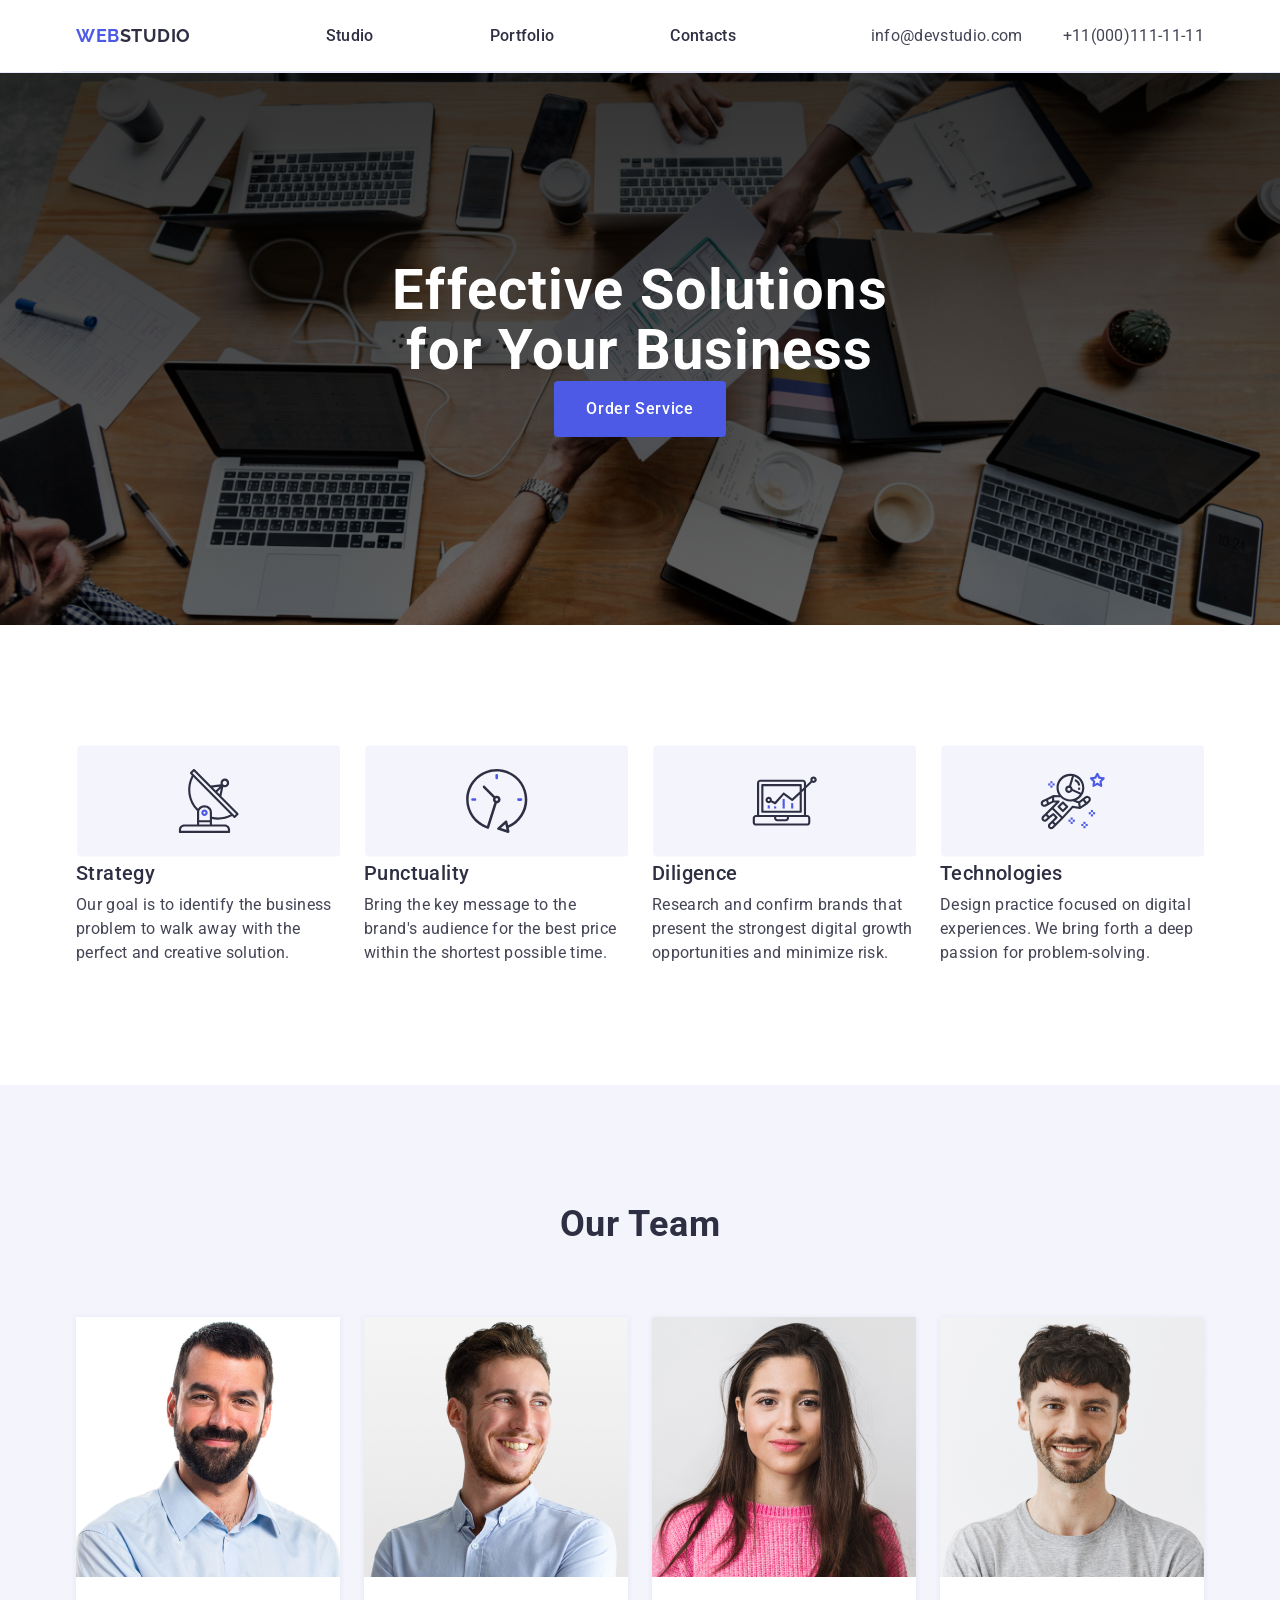
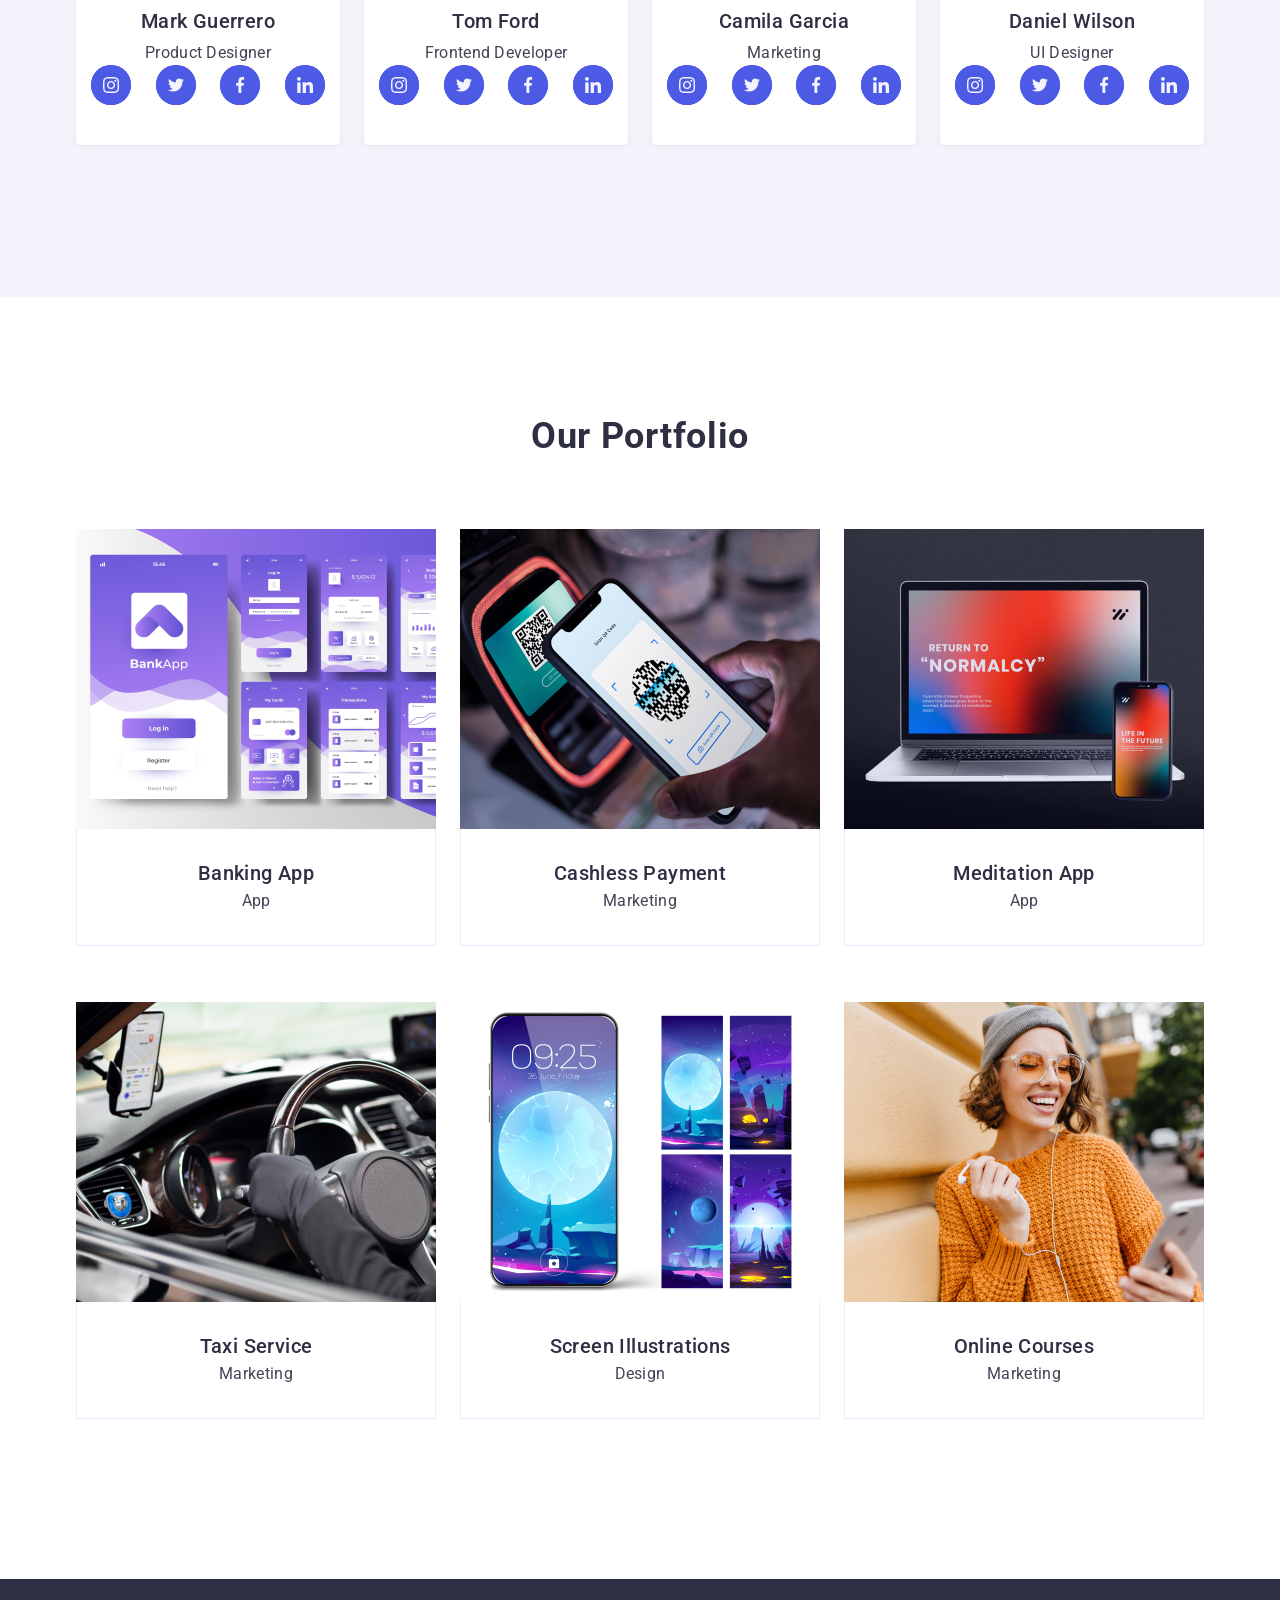
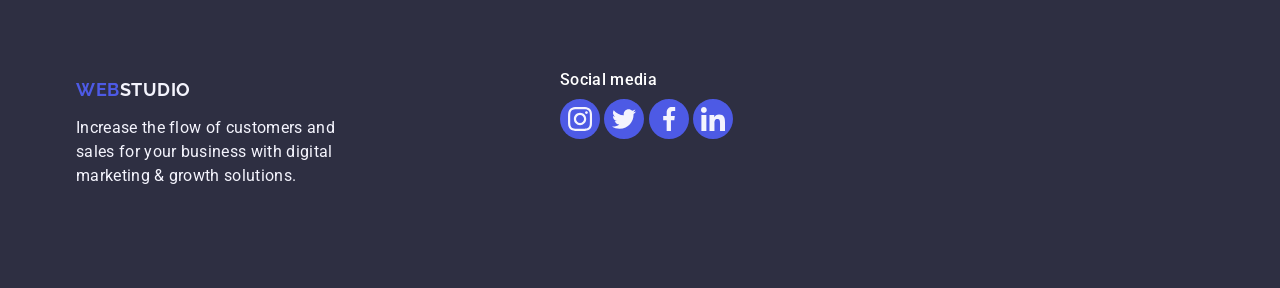
==== commit 2dbb4b69: "." ====
--- a/index.html
+++ b/index.html
@@ -149,7 +149,7 @@
           <ul class="section-one">
             <li class="class-center">
               <svg width="264" height="112">
-                <use href="./images/icon.svg/symbol-defs.svg#antenna"></use>
+                <use href="./images/icons.svg/symbol-defs.svg#antenna"></use>
               </svg>
               <h3 class="head-name">Strategy</h3>
               <p class="text-name">
@@ -160,7 +160,7 @@
 
             <li class="class-center">
               <svg width="264px" height="112px">
-                <use href="./images/icon.svg/symbol-defs.svg#time"></use>
+                <use href="./images/icons.svg/symbol-defs.svg#time"></use>
               </svg>
               <h3 class="head-name">Punctuality</h3>
               <p class="text-name">
@@ -171,7 +171,7 @@
 
             <li class="class-center">
               <svg width="264" height="112">
-                <use href="./images/icon.svg/symbol-defs.svg#analysis"></use>
+                <use href="./images/icons.svg/symbol-defs.svg#analysis"></use>
               </svg>
               <h3 class="head-name">Diligence</h3>
               <p class="text-name">
@@ -182,7 +182,7 @@
 
             <li class="class-center">
               <svg width="264" height="112">
-                <use href="./images/icon.svg/symbol-defs.svg#ast"></use>
+                <use href="./images/icons.svg/symbol-defs.svg#ast"></use>
               </svg>
               <h3 class="head-name">Technologies</h3>
               <p class="text-name">
@@ -213,23 +213,23 @@
                 <ul class="social-icons">
                   <li class="instagram-icons" >
                     <svg  width="40" height="40">
-                      <use href="./images/icon.svg/symbol-defs.svg#instagram"></use>
+                      <use href="./images/icons.svg/symbol-defs.svg#instagram"></use>
                     </svg>
                   </li>
 
                   <li class="twitter-icons">
                     <svg width="40" height="40">
-                      <use href="./images/icon.svg/symbol-defs.svg#twitter"></use>
+                      <use href="./images/icons.svg/symbol-defs.svg#twitter"></use>
                     </svg>
                   </li>
                   <li class="facebook-icons">
                     <svg width="40" height="40">
-                      <use href="./images/icon.svg/symbol-defs.svg#facebook"></use>
+                      <use href="./images/icons.svg/symbol-defs.svg#facebook"></use>
                     </svg>
                   </li>
                   <li class="linkedin-icons">
                     <svg width="40" height="40">
-                     <use href="./images/icon.svg/symbol-defs.svg#linkedin"></use>
+                     <use href="./images/icons.svg/symbol-defs.svg#linkedin"></use>
                     </svg>
                   </li>
                 </ul>
@@ -250,23 +250,23 @@
                 <ul class="social-icons">
                   <li class="instagram-icons">
                     <svg width="40" height="40">
-                       <use href="./images/icon.svg/symbol-defs.svg#instagram"></use>
+                       <use href="./images/icons.svg/symbol-defs.svg#instagram"></use>
                     </svg>
                   </li>
 
                   <li class="twitter-icons">
                     <svg width="40" height="40">
-                      <use href="./images/icon.svg/symbol-defs.svg#twitter"></use>
+                      <use href="./images/icons.svg/symbol-defs.svg#twitter"></use>
                     </svg>
                   </li>
                   <li class="facebook-icons">
                     <svg width="40" height="40">
-                       <use href="./images/icon.svg/symbol-defs.svg#facebook"></use>
+                       <use href="./images/icons.svg/symbol-defs.svg#facebook"></use>
                     </svg>
                   </li>
                   <li class="linkedin-icons">
                     <svg width="40" height="40">
-                      <use href="./images/icon.svg/symbol-defs.svg#linkedin"></use>
+                      <use href="./images/icons.svg/symbol-defs.svg#linkedin"></use>
                     </svg>
                   </li>
                 </ul>
@@ -287,23 +287,23 @@
                 <ul class="social-icons">
                   <li class="instagram-icons">
                     <svg width="40" height="40">
-                        <use href="./images/icon.svg/symbol-defs.svg#instagram"></use>
+                        <use href="./images/icons.svg/symbol-defs.svg#instagram"></use>
                     </svg>
                   </li>
 
                   <li class="twitter-icons">
                     <svg width="40" height="40">
-                      <use href="./images/icon.svg/symbol-defs.svg#twitter"></use>
+                      <use href="./images/icons.svg/symbol-defs.svg#twitter"></use>
                     </svg>
                   </li>
                   <li class="facebook-icons" >
                     <svg width="40" height="40">
-                      <use href="./images/icon.svg/symbol-defs.svg#facebook"></use>
+                      <use href="./images/icons.svg/symbol-defs.svg#facebook"></use>
                     </svg>
                   </li>
                   <li class="linkedin-icons">
                     <svg width="40" height="40">
-                      <use href="./images/icon.svg/symbol-defs.svg#linkedin"></use>
+                      <use href="./images/icons.svg/symbol-defs.svg#linkedin"></use>
                     </svg>
                   </li>
                 </ul>
@@ -324,23 +324,23 @@
                 <ul class="social-icons">
                   <li>
                     <svg class="instagram-icons" width="40" height="40">
-                        <use href="./images/icon.svg/symbol-defs.svg#instagram"></use>
+                        <use href="./images/icons.svg/symbol-defs.svg#instagram"></use>
                     </svg>
                   </li>
 
                   <li class="twitter-icons">
                     <svg width="40" height="40">
-                      <use href="./images/icon.svg/symbol-defs.svg#twitter"></use>
+                      <use href="./images/icons.svg/symbol-defs.svg#twitter"></use>
                     </svg>
                   </li>
                   <li class="facebook-icons" >
                     <svg width="40" height="40">
-                       <use href="./images/icon.svg/symbol-defs.svg#facebook"></use>
+                       <use href="./images/icons.svg/symbol-defs.svg#facebook"></use>
                     </svg>
                   </li>
                   <li class="linkedin-icons">
                     <svg width="40" height="40">
-                      <use href="./images/icon.svg/symbol-defs.svg#linkedin"></use>
+                      <use href="./images/icons.svg/symbol-defs.svg#linkedin"></use>
                     </svg>
                   </li>
                 </ul>
@@ -545,23 +545,23 @@
         <ul class="social-icons-footer">
           <li class="linkedin-icons">
             <svg width="40" height="40">
-              <use href="./images/icon.svg/symbol-defs.svg#instagram-footer"></use>
+              <use href="./images/icons.svg/symbol-defs.svg#instagram-footer"></use>
             </svg>
           </li>
           <li>
             <svg class="twitter-icons-footer" width="40" height="40">
-              <use href="./images/icon.svg/symbol-defs.svg#footer-twitter"></use>
+              <use href="./images/icons.svg/symbol-defs.svg#footer-twitter"></use>
             </svg>
           </li>
 
           <li class="facebook-icons-footer">
             <svg width="40" height="40">
-              <use href="./images/icon.svg/symbol-defs.svg#footer-facebook"></use>
+              <use href="./images/icons.svg/symbol-defs.svg#footer-facebook"></use>
             </svg>
           </li>
           <li class="linkedin-icons-footer">
             <svg width="40" height="40">
-              <use href="./images/icon.svg/symbol-defs.svg#linkedin-footer"></use>
+              <use href="./images/icons.svg/symbol-defs.svg#linkedin-footer"></use>
             </svg>
           </li>
         </ul>
--- a/css/styles.css
+++ b/css/styles.css
@@ -208,6 +208,7 @@
   background-size: cover;
   background-repeat: no-repeat;
   max-width: 1440px;
+  width: 100%;
   margin: auto;
   
  
@@ -357,13 +358,13 @@
   border-radius: 50%;
   transition-property: color, opacity;
   transition: opacity 250ms cubic-bezier(0.4, 0, 0.2, 1);
-}
-
-.social-icons li:hover {
-  background: rgba(64, 75, 191, 1);
   
 }
 
+
+.social-icons li :hover{
+ --color2:rgba(64, 75, 191, 1);
+}
 .our-team {
   background: #f4f4fd;
   padding: 120px 0;
@@ -615,7 +616,7 @@
   opacity: 0px;
 }
 .social-icons-footer li {
-  background-color: rgba(77, 90, 229, 1);
+  
   border-radius: 50%;
 
   display: inline-block;
@@ -625,7 +626,7 @@
   transition-property: color, opacity;
 }
 .social-icons-footer li:hover {
-  background-color: rgba(49, 208, 170, 1);
+  --color2:rgba(49, 208, 170, 1);
   border-radius: 50%;
   
 }
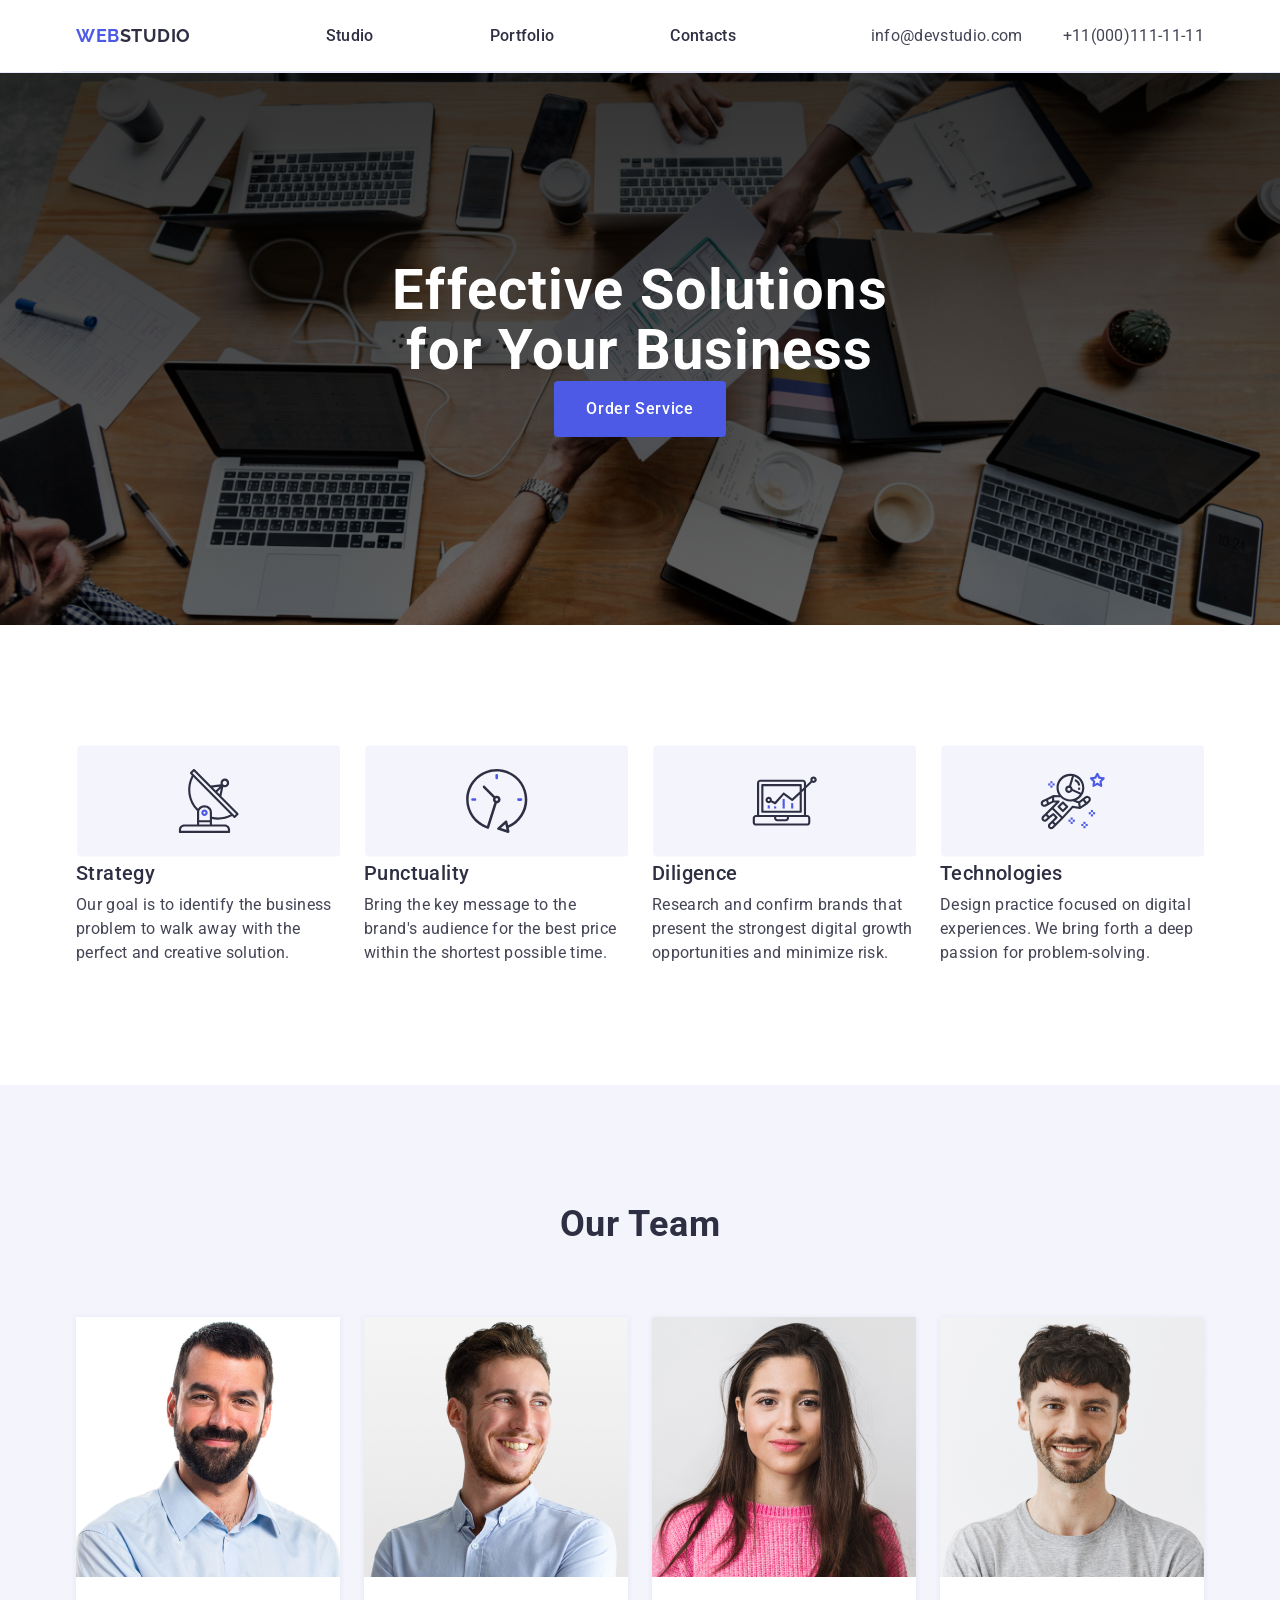
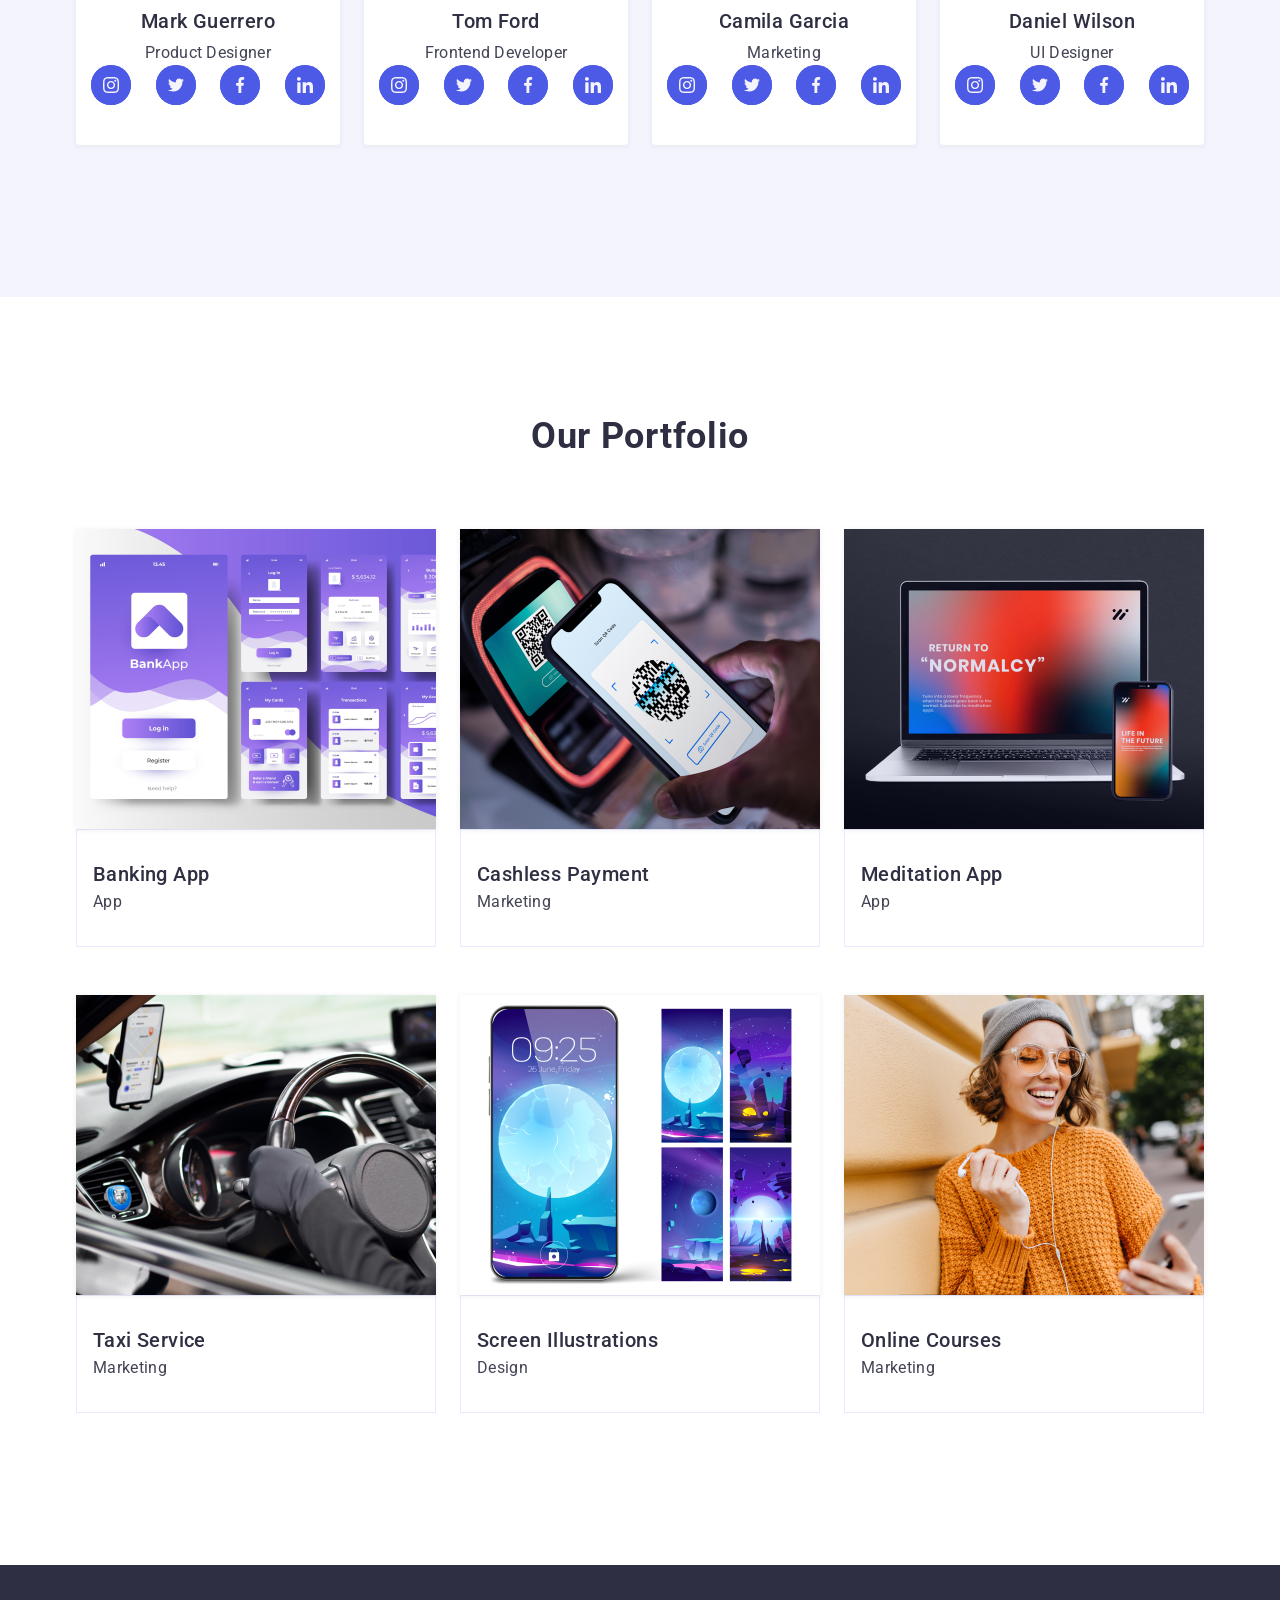
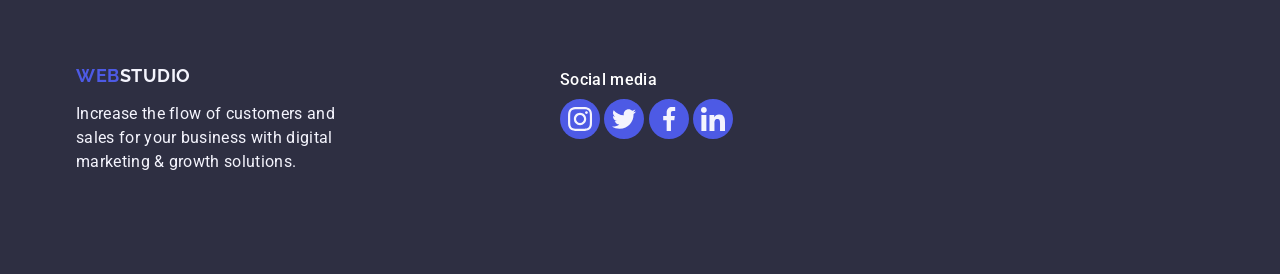
==== commit 5d8b69ef: "." ====
--- a/index.html
+++ b/index.html
@@ -55,73 +55,6 @@
     </header>
 
     <main>
-      <!--<svg style= "display: none;">
-          <symbol id="canak"  viewBox="0 0 264 112" xmlns="http://www.w3.org/2000/svg">
-<rect x="0.5" y="0.5" width="263" height="111" rx="3.5" fill="#F4F4FD" stroke="#8E8F99"/>
-<path d="M161.546 68.1952L144.66 51.1851L146.534 41.9541C147.018 42.1429 147.532 42.2416 148.051 42.2453H148.064C150.448 42.2735 152.404 40.3633 152.432 37.9788C152.461 35.5943 150.55 33.6384 148.166 33.6101C145.781 33.582 143.825 35.4921 143.797 37.8767C143.791 38.3869 143.875 38.8941 144.047 39.3749L134.127 40.5856L117.945 24.32C117.747 24.1175 117.476 24.0023 117.192 24C116.912 24.0015 116.644 24.1129 116.445 24.3104L113.42 27.3184C113.004 27.7349 113.004 28.4101 113.42 28.8267L115.048 30.4779C108.742 42.0737 110.79 56.4335 120.087 65.8037C120.172 65.8853 120.271 65.9513 120.379 65.9989C120.312 66.3599 120.277 66.7261 120.275 67.0933V79.4667H107.475C104.531 79.4701 102.145 81.856 102.141 84.8V86.9333C102.141 87.5224 102.619 88 103.208 88H152.275C152.864 88 153.341 87.5224 153.341 86.9333V84.8C153.338 81.856 150.952 79.4701 148.008 79.4667H135.208V73.9829C137.213 74.4035 139.256 74.6179 141.305 74.6229C146.221 74.6176 151.059 73.392 155.385 71.056L157.021 72.7019C157.22 72.9044 157.491 73.0196 157.775 73.0219C158.055 73.0204 158.323 72.9089 158.521 72.7115L161.546 69.7035C161.963 69.2869 161.963 68.6117 161.546 68.1952ZM146.56 36.4661C147.395 35.6352 148.746 35.6389 149.577 36.4743C150.407 37.3096 150.404 38.6604 149.568 39.4912C149.169 39.8889 148.627 40.1121 148.063 40.112H148.057C146.879 40.1059 145.929 39.1459 145.935 37.9676C145.938 37.4036 146.164 36.8639 146.564 36.4661H146.56ZM144.049 43.4752L142.852 49.3664L140.501 47.0016L144.049 43.4752ZM142.837 41.6715L138.997 45.4891L136.026 42.5024L142.837 41.6715ZM148.008 81.6C149.775 81.6 151.208 83.0327 151.208 84.8V85.8667H104.275V84.8C104.275 83.0327 105.707 81.6 107.475 81.6H148.008ZM133.075 77.3333V79.4667H122.408V77.3333H133.075ZM122.408 75.2V67.0933C122.408 64.5056 124.801 62.4 127.741 62.4C130.682 62.4 133.075 64.5056 133.075 67.0933V75.2H122.408ZM135.208 71.808V67.0933C135.208 63.3291 131.859 60.2667 127.741 60.2667C125.079 60.2259 122.59 61.5809 121.179 63.8389C113.064 55.2913 111.236 42.5485 116.622 32.0647L153.826 69.4816C148.081 72.404 141.495 73.2268 135.208 71.808ZM157.786 70.4405L156.283 68.9291L117.181 29.5915L115.672 28.0789L117.181 26.5749L133.051 42.5344C133.059 42.5344 133.063 42.5483 133.071 42.5536L159.3 68.9365L157.786 70.4405Z" fill="#2E2F42"/>
-<path d="M127.751 64.5333H127.741C125.974 64.5306 124.539 65.9612 124.537 67.7285C124.534 69.4958 125.965 70.9306 127.732 70.9333H127.741C129.509 70.936 130.944 69.5054 130.946 67.7381C130.949 65.9708 129.518 64.536 127.751 64.5333ZM128.498 68.4896C128.297 68.6893 128.025 68.801 127.741 68.8C127.152 68.7969 126.677 68.3169 126.68 67.7278C126.682 67.4458 126.795 67.176 126.995 66.977C127.193 66.7796 127.461 66.6681 127.741 66.6666C128.331 66.6697 128.806 67.1497 128.803 67.7388C128.801 68.0208 128.688 68.2906 128.488 68.4896H128.498Z" fill="#4D5AE5"/>
-</symbol>
-<symbol id="saat">
-  <rect x="0.5" y="0.5" width="263" height="111" rx="3.5" fill="#F4F4FD" stroke="#8E8F99"/>
-<g clip-path="url(#clip0_302815_4218)">
-<path d="M162.593 54.6025C162.59 37.6978 148.883 23.9966 131.978 24C115.073 24.0034 101.372 37.7109 101.375 54.6157C101.378 67.9316 109.989 79.7178 122.674 83.7681C122.795 83.8062 122.921 83.8257 123.047 83.8252C123.289 83.8247 123.525 83.7603 123.732 83.6377C124.002 83.478 124.204 83.2241 124.299 82.9248L132.029 58.4248C134.142 58.4141 135.846 56.6919 135.835 54.5791C135.824 52.4658 134.103 50.7617 131.989 50.7725C131.421 50.7749 130.86 50.9058 130.349 51.1553L120.137 40.9419C119.63 40.4526 118.823 40.4668 118.334 40.9731C117.856 41.4678 117.856 42.251 118.334 42.7456L128.541 52.9639C127.757 54.5625 128.205 56.4922 129.613 57.582L122.248 80.9277C107.692 75.5659 100.239 59.4199 105.601 44.8643C110.963 30.3086 127.109 22.8555 141.665 28.2173C156.22 33.5791 163.673 49.7256 158.312 64.2808C155.692 71.3921 150.31 77.1431 143.387 80.2275L142.591 76.479C142.446 75.79 141.769 75.3496 141.08 75.4956C140.862 75.542 140.661 75.6441 140.495 75.792L132.821 82.6431C132.294 83.1113 132.248 83.9175 132.716 84.4439C132.869 84.6148 133.064 84.7417 133.283 84.8115L143.08 87.9385C143.75 88.1538 144.469 87.7852 144.684 87.1143C144.752 86.9024 144.764 86.6768 144.718 86.459L143.936 82.7808C155.264 78.0049 162.62 66.8965 162.593 54.6025ZM131.984 53.3272C132.688 53.3272 133.26 53.8984 133.26 54.6025C133.26 55.3071 132.688 55.8779 131.984 55.8779C131.28 55.8779 130.709 55.3071 130.709 54.6025C130.709 53.8984 131.28 53.3272 131.984 53.3272ZM136.185 83.0552L140.553 79.1587L141.759 84.8394L136.185 83.0552Z" fill="#2E2F42"/>
-<path d="M130.709 30.3701V32.9209C130.709 33.6255 131.28 34.1963 131.984 34.1963C132.688 34.1963 133.26 33.6255 133.26 32.9209V30.3701C133.26 29.666 132.688 29.0947 131.984 29.0947C131.28 29.0947 130.709 29.666 130.709 30.3701Z" fill="#4D5AE5"/>
-<path d="M107.752 53.3271C107.047 53.3271 106.477 53.8984 106.477 54.6025C106.477 55.3071 107.047 55.8779 107.752 55.8779H110.303C111.007 55.8779 111.578 55.3071 111.578 54.6025C111.578 53.8984 111.007 53.3271 110.303 53.3271H107.752Z" fill="#4D5AE5"/>
-<path d="M156.216 55.8779C156.921 55.8779 157.492 55.3071 157.492 54.6025C157.492 53.8984 156.921 53.3271 156.216 53.3271H153.665C152.961 53.3271 152.39 53.8984 152.39 54.6025C152.39 55.3071 152.961 55.8779 153.665 55.8779H156.216Z" fill="#4D5AE5"/>
-</g>
-<defs>
-<clipPath id="clip0_302815_4218">
-<rect width="64" height="64" fill="white" transform="translate(100 24)"/>
-</clipPath>
-</defs>
-</symbol>
-<symbol id="analiz"> 
-  <rect x="0.5" y="0.5" width="263" height="111" rx="3.5" fill="#F4F4FD" stroke="#8E8F99"/>
-<g clip-path="url(#clip0_302815_4207)">
-<path d="M129.851 53.9292H131.983V63.5242H129.851V53.9292Z" fill="#4D5AE5"/>
-<path d="M138.38 58.1936H140.512V63.5242H138.38V58.1936Z" fill="#4D5AE5"/>
-<path d="M121.322 61.392H123.454V63.5242H121.322V61.392Z" fill="#4D5AE5"/>
-<path d="M114.926 60.3258H117.058V63.5241H114.926V60.3258Z" fill="#4D5AE5"/>
-<path d="M103.198 80.5819H154.372C156.138 80.5819 157.57 79.1499 157.57 77.3836V73.1192C157.57 71.3529 156.138 69.9209 154.372 69.9209H153.305V43.3343L159.361 37.5977C160.767 38.2905 162.468 37.8699 163.388 36.6003C164.308 35.3312 164.179 33.5836 163.083 32.4634C161.986 31.3431 160.242 31.176 158.953 32.0678C157.664 32.96 157.206 34.6513 157.868 36.0719L153.305 40.3973V37.9376C153.305 36.1713 151.873 34.7393 150.107 34.7393H107.463C105.696 34.7393 104.264 36.1713 104.264 37.9376V69.9209H103.198C101.432 69.9209 100 71.3529 100 73.1192V77.3836C100 79.1499 101.432 80.5819 103.198 80.5819ZM160.768 33.6732C161.357 33.6732 161.834 34.1505 161.834 34.7393C161.834 35.328 161.357 35.8054 160.768 35.8054C160.179 35.8054 159.702 35.328 159.702 34.7393C159.702 34.1505 160.179 33.6732 160.768 33.6732ZM106.397 37.9376C106.397 37.3489 106.874 36.8715 107.463 36.8715H150.107C150.696 36.8715 151.173 37.3489 151.173 37.9376V42.4149L149.041 44.441V40.0698C149.041 39.4811 148.564 39.0037 147.975 39.0037H109.595C109.006 39.0037 108.529 39.4811 108.529 40.0698V66.7225C108.529 67.3113 109.006 67.7886 109.595 67.7886H147.975C148.564 67.7886 149.041 67.3113 149.041 66.7225V47.3738L151.173 45.3535V69.9209H106.397V37.9376ZM115.992 51.797C114.549 51.7929 113.283 52.7538 112.899 54.1442C112.515 55.5346 113.109 57.0094 114.35 57.7455C115.59 58.4815 117.17 58.2967 118.206 57.2936L121.912 59.1531C122.342 59.3686 122.865 59.2676 123.185 58.9079L131.062 50.0453L138.806 55.848C139.222 56.1593 139.802 56.126 140.178 55.7694L146.909 49.3941V65.6564H110.661V41.1359H146.909V46.4566L139.366 53.5997L131.557 47.7455C131.113 47.4134 130.489 47.4758 130.121 47.8897L122.135 56.8751L119.149 55.3821C119.171 55.2541 119.185 55.125 119.19 54.9953C119.19 53.2291 117.758 51.797 115.992 51.797ZM117.058 54.9953C117.058 55.5841 116.58 56.0615 115.992 56.0615C115.403 56.0615 114.926 55.5841 114.926 54.9953C114.926 54.4066 115.403 53.9292 115.992 53.9292C116.58 53.9292 117.058 54.4066 117.058 54.9953ZM123.454 72.0531H134.115V73.1192C134.115 73.7079 133.638 74.1853 133.049 74.1853H124.52C123.932 74.1853 123.454 73.7079 123.454 73.1192V72.0531ZM102.132 73.1192C102.132 72.5304 102.61 72.0531 103.198 72.0531H121.322V73.1192C121.322 74.8855 122.754 76.3175 124.52 76.3175H133.049C134.816 76.3175 136.248 74.8855 136.248 73.1192V72.0531H154.372C154.96 72.0531 155.438 72.5304 155.438 73.1192V77.3836C155.438 77.9724 154.96 78.4497 154.372 78.4497H103.198C102.61 78.4497 102.132 77.9724 102.132 77.3836V73.1192Z" fill="#2E2F42"/>
-</g>
-<defs>
-<clipPath id="clip0_302815_4207">
-<rect width="64" height="64" fill="white" transform="translate(100 24)"/>
-</clipPath>
-</defs>
-
-</symbol>
-
-<symbol id="ast">
-  <rect x="0.5" y="0.5" width="263" height="111" rx="3.5" fill="#F4F4FD" stroke="#8E8F99"/>
-<path d="M163.948 33.0481C163.822 32.663 163.489 32.3815 163.087 32.3227L159.267 31.767L157.557 28.3046C157.198 27.5749 156.002 27.5749 155.644 28.3046L153.934 31.767L150.113 32.3229C149.711 32.3815 149.378 32.6621 149.251 33.0482C149.127 33.4344 149.23 33.8589 149.521 34.1416L152.287 36.8372L151.634 40.6431C151.566 41.0431 151.73 41.4474 152.058 41.6864C152.39 41.9275 152.823 41.9573 153.182 41.7674L156.6 39.97L160.018 41.7674C160.173 41.8495 160.345 41.89 160.515 41.89C160.735 41.89 160.956 41.8218 161.142 41.6863C161.47 41.4474 161.635 41.043 161.565 40.643L160.913 36.8371L163.679 34.1415C163.968 33.8578 164.073 33.4343 163.948 33.0481ZM159.022 35.702C158.772 35.9463 158.656 36.3004 158.716 36.6461L159.098 38.8743L157.097 37.8226C156.941 37.7404 156.771 37.6999 156.6 37.6999C156.429 37.6999 156.26 37.7404 156.103 37.8226L154.102 38.8743L154.483 36.6461C154.543 36.3004 154.428 35.9474 154.177 35.702L152.557 34.1234L154.795 33.798C155.143 33.7479 155.442 33.5293 155.598 33.2145L156.599 31.1878L157.599 33.2145C157.755 33.5291 158.055 33.7479 158.403 33.798L160.64 34.1234L159.022 35.702Z" fill="#4D5AE5"/>
-<path d="M152.267 65.0444H150.134V67.1778H152.267V65.0444Z" fill="#4D5AE5"/>
-<path d="M152.267 69.3112H150.134V71.4446H152.267V69.3112Z" fill="#4D5AE5"/>
-<path d="M154.4 67.1778H152.267V69.3112H154.4V67.1778Z" fill="#4D5AE5"/>
-<path d="M150.134 67.1778H148V69.3112H150.134V67.1778Z" fill="#4D5AE5"/>
-<path d="M144.8 76.778H142.667V78.9113H144.8V76.778Z" fill="#4D5AE5"/>
-<path d="M144.8 81.0446H142.667V83.1781H144.8V81.0446Z" fill="#4D5AE5"/>
-<path d="M146.934 78.9113H144.8V81.0448H146.934V78.9113Z" fill="#4D5AE5"/>
-<path d="M142.667 78.9113H140.533V81.0448H142.667V78.9113Z" fill="#4D5AE5"/>
-<path d="M132 72.5113H129.867V74.6447H132V72.5113Z" fill="#4D5AE5"/>
-<path d="M132 76.778H129.867V78.9113H132V76.778Z" fill="#4D5AE5"/>
-<path d="M134.133 74.6445H132V76.7779H134.133V74.6445Z" fill="#4D5AE5"/>
-<path d="M129.867 74.6445H127.733V76.7779H129.867V74.6445Z" fill="#4D5AE5"/>
-<path d="M111.733 36.2439H109.6V38.3773H111.733V36.2439Z" fill="#4D5AE5"/>
-<path d="M111.733 40.5108H109.6V42.6442H111.733V40.5108Z" fill="#4D5AE5"/>
-<path d="M113.866 38.3774H111.733V40.5108H113.866V38.3774Z" fill="#4D5AE5"/>
-<path d="M109.6 38.3774H107.466V40.5108H109.6V38.3774Z" fill="#4D5AE5"/>
-<path d="M149.43 52.3189C148.855 51.5434 148.011 51.0443 147.053 50.9098C146.091 50.7733 145.141 51.026 144.373 51.6138L141.87 53.5327L141.869 53.5338L138.073 56.368L135.358 55.2864C140.2 53.1136 143.585 48.2698 143.585 42.6462C143.585 35.0002 137.34 28.7793 129.663 28.7793C121.986 28.7793 115.74 35.0002 115.74 42.6462C115.74 45.4175 116.569 47.9945 117.981 50.163L112.453 50.115C112.45 50.115 112.447 50.115 112.443 50.115C112.426 50.115 112.412 50.1235 112.396 50.1247C112.291 50.1289 112.187 50.1503 112.086 50.1865C112.06 50.1962 112.034 50.2015 112.009 50.2132C111.997 50.2185 111.984 50.2195 111.971 50.2259L105.505 53.4185C105.504 53.4185 105.503 53.4185 105.503 53.4195L101.716 55.2405C101.674 55.2586 101.632 55.2831 101.59 55.3109C100.081 56.3156 99.5664 58.289 100.393 59.9018C100.834 60.7594 101.584 61.391 102.505 61.68C102.86 61.7908 103.223 61.8453 103.584 61.8453C104.163 61.8453 104.737 61.7035 105.262 61.423L108.038 59.9467L112.566 57.6085L115.28 57.5925L104.396 68.4237C104.395 68.4248 104.394 68.4248 104.393 68.4258L101.716 71.0925C101.083 71.7219 100.735 72.557 100.735 73.4478C100.735 74.3374 101.083 75.1747 101.716 75.8052C102.365 76.4516 103.22 76.7758 104.074 76.7758C104.93 76.7758 105.783 76.4516 106.435 75.8052L109.063 73.1875L112.545 70.588L114.346 72.3821L110.823 75.8904C110.822 75.8916 110.821 75.8916 110.82 75.8926L108.142 78.5592C107.51 79.1886 107.162 80.0237 107.162 80.9145C107.162 81.8041 107.51 82.6414 108.142 83.2719C108.792 83.9183 109.647 84.2426 110.502 84.2426C111.356 84.2426 112.212 83.9183 112.862 83.2719L115.541 80.6052L119.826 76.3386C119.827 76.3374 119.827 76.3364 119.828 76.3353L121.847 74.3353L121.839 74.3278C121.852 74.315 121.87 74.3106 121.883 74.2969L132.215 62.9805L139.157 63.9682C139.207 63.9757 139.257 63.9789 139.307 63.9789C139.437 63.9789 139.561 63.948 139.682 63.9021C139.717 63.8894 139.748 63.8722 139.781 63.8552C139.819 63.836 139.86 63.8254 139.896 63.8009L146.323 59.5342C146.347 59.5182 146.359 59.4925 146.382 59.4755C146.407 59.4553 146.439 59.4468 146.463 59.4243L149.006 57.0424C150.329 55.8026 150.511 53.7717 149.43 52.3189ZM104.261 59.5403C103.914 59.7259 103.521 59.7632 103.144 59.6438C102.771 59.5275 102.468 59.2725 102.291 58.928C101.969 58.3008 102.155 57.537 102.719 57.1243L105.347 55.8602L105.979 57.7088L106.245 58.4853L104.261 59.5403ZM111.255 55.8849L108.159 57.4849L107.648 55.9915L107.281 54.9184L111.334 52.9172L111.255 55.8849ZM141.454 42.644C141.454 44.4808 141.016 46.2132 140.256 47.763L131.893 43.9646C131.806 42.8179 131.211 41.8142 130.317 41.189L133.245 31.4684C138 32.981 141.454 37.4173 141.454 42.644ZM117.876 42.644C117.876 36.1746 123.165 30.9105 129.665 30.9105C130.171 30.9105 130.665 30.9531 131.155 31.015L128.291 40.5224C128.253 40.5213 128.216 40.5106 128.177 40.5106C126.112 40.5106 124.432 42.1853 124.432 44.2441C124.432 46.3027 126.112 47.9775 128.177 47.9775C129.566 47.9775 130.766 47.2106 131.413 46.0883L139.138 49.5978C136.989 52.4906 133.549 54.3776 129.665 54.3776C123.165 54.3776 117.876 49.1135 117.876 42.644ZM129.789 44.2441C129.789 45.1262 129.065 45.8441 128.177 45.8441C127.288 45.8441 126.565 45.1262 126.565 44.2441C126.565 43.3619 127.288 42.644 128.177 42.644C129.065 42.644 129.789 43.3619 129.789 44.2441ZM104.93 74.2925C104.457 74.7608 103.692 74.7598 103.221 74.2936C102.994 74.0664 102.869 73.7668 102.869 73.4478C102.869 73.1299 102.994 72.8301 103.221 72.6051L105.145 70.6882L106.847 72.3832L104.93 74.2925ZM111.357 81.7594C110.885 82.2276 110.119 82.2288 109.648 81.7605C109.42 81.5333 109.296 81.2336 109.296 80.9146C109.296 80.5967 109.42 80.297 109.648 80.072L111.573 78.1541L112.378 78.9552L113.276 79.8491L111.357 81.7594ZM118.321 74.8217C118.32 74.8227 118.319 74.8227 118.318 74.8238L114.788 78.3438L113.982 77.5427L113.084 76.6488L116.611 73.1384C116.611 73.1384 116.611 73.1384 116.611 73.1374C116.612 73.1363 116.613 73.1363 116.614 73.1353C116.694 73.0553 116.744 72.9593 116.793 72.8644C116.807 72.8366 116.834 72.8131 116.846 72.7844C116.879 72.7023 116.884 72.6138 116.897 72.5272C116.903 72.4781 116.925 72.4324 116.925 72.3821C116.925 72.3106 116.899 72.2414 116.884 72.1709C116.871 72.1069 116.871 72.0417 116.847 71.98C116.806 71.8797 116.737 71.7912 116.664 71.7047C116.644 71.6812 116.637 71.6514 116.614 71.629C116.614 71.629 116.614 71.629 116.613 71.629C116.612 71.628 116.612 71.6257 116.611 71.6247L113.397 68.4247C113.363 68.3906 113.319 68.3767 113.281 68.3479C113.224 68.3042 113.17 68.2637 113.107 68.2327C113.046 68.2028 112.984 68.1847 112.92 68.1676C112.852 68.1483 112.786 68.1334 112.714 68.1281C112.649 68.1238 112.588 68.1302 112.523 68.1377C112.452 68.1462 112.385 68.1558 112.315 68.1782C112.248 68.1996 112.189 68.2326 112.127 68.2678C112.087 68.2902 112.042 68.2977 112.005 68.3254L108.458 70.973L106.657 69.1788L111.455 64.4065L120.176 72.9838L118.321 74.8217ZM131.958 60.7883C131.928 60.7841 131.899 60.7958 131.868 60.7937C131.79 60.7894 131.715 60.7948 131.637 60.8076C131.577 60.8182 131.519 60.8299 131.461 60.8502C131.393 60.8737 131.331 60.9057 131.268 60.9441C131.208 60.9803 131.154 61.0187 131.102 61.0667C131.076 61.0891 131.045 61.0998 131.022 61.1253L121.625 71.4167L112.969 62.9035L118.635 57.2671C119.053 56.8511 119.055 56.1759 118.639 55.7577C118.429 55.5476 118.152 55.4441 117.876 55.4452V55.4442L113.439 55.4709L113.494 52.2559L119.702 52.3093C122.232 54.8971 125.761 56.511 129.665 56.511C130.54 56.511 131.393 56.4204 132.224 56.2656C132.304 56.3296 132.383 56.3948 132.483 56.4353L137.302 58.3553L137.607 59.8721L137.964 61.6427L131.958 60.7883ZM140.041 61.1446L139.414 58.0288L142.307 55.8687L143.065 56.8735L144.201 58.3818L140.041 61.1446ZM147.548 55.4826L145.872 57.0528L144.01 54.5802L145.673 53.3056C145.983 53.0667 146.374 52.9696 146.758 53.0197C147.145 53.0741 147.486 53.2757 147.719 53.5882C148.152 54.1717 148.078 54.9856 147.548 55.4826Z" fill="#2E2F42"/>
-<path d="M127.204 61.0881L122.918 56.8214C122.503 56.4065 121.829 56.4065 121.413 56.8214L117.128 61.0881C116.928 61.2897 116.815 61.5606 116.815 61.8443C116.815 62.1281 116.927 62.4001 117.128 62.6006L121.413 66.8673C121.621 67.0742 121.894 67.1777 122.166 67.1777C122.438 67.1777 122.711 67.0742 122.918 66.8673L127.204 62.6006C127.405 62.4001 127.519 62.1281 127.519 61.8443C127.519 61.5606 127.406 61.2886 127.204 61.0881ZM122.166 64.606L119.393 61.8443L122.166 59.0827L124.941 61.8443L122.166 64.606Z" fill="#2E2F42"/>
-<path d="M134.329 34.1415L133.813 36.2131C133.955 36.2483 137.289 37.1166 137.289 40.5108H139.422C139.422 36.4765 136.091 34.5799 134.329 34.1415Z" fill="#2E2F42"/>
-<path d="M139.422 42.644H137.289V44.7775H139.422V42.644Z" fill="#2E2F42"/>
-</symbol>
-</svg>-->
-
-      <!--<div class="blue-back"> <p>14 Stylish and
-                 User-Friendly App Design Concepts · Task Manager App · Calorie Tracker App · 
-                 Exotic Fruit Ecommerce App · Cloud Storage App</p></div>-->
-
       <div class="section-4-hover">
         <img
           src="images/our-portfolio/background-color.jpg"
@@ -149,7 +82,7 @@
           <ul class="section-one">
             <li class="class-center">
               <svg width="264" height="112">
-                <use href="./images/icons.svg/symbol-defs.svg#antenna"></use>
+                <use href="./images/icons.svg/icons.svg.svg#antenna"></use>
               </svg>
               <h3 class="head-name">Strategy</h3>
               <p class="text-name">
@@ -160,7 +93,7 @@
 
             <li class="class-center">
               <svg width="264px" height="112px">
-                <use href="./images/icons.svg/symbol-defs.svg#time"></use>
+                <use href="./images/icons.svg/icons.svg.svg#time"></use>
               </svg>
               <h3 class="head-name">Punctuality</h3>
               <p class="text-name">
@@ -171,7 +104,7 @@
 
             <li class="class-center">
               <svg width="264" height="112">
-                <use href="./images/icons.svg/symbol-defs.svg#analysis"></use>
+                <use href="./images/icons.svg/icons.svg.svg#analysis"></use>
               </svg>
               <h3 class="head-name">Diligence</h3>
               <p class="text-name">
@@ -182,7 +115,7 @@
 
             <li class="class-center">
               <svg width="264" height="112">
-                <use href="./images/icons.svg/symbol-defs.svg#ast"></use>
+                <use href="./images/icons.svg/icons.svg.svg#ast"></use>
               </svg>
               <h3 class="head-name">Technologies</h3>
               <p class="text-name">
@@ -211,25 +144,33 @@
                 <p class="job-name">Product Designer</p>
 
                 <ul class="social-icons">
-                  <li class="instagram-icons" >
-                    <svg  width="40" height="40">
-                      <use href="./images/icons.svg/symbol-defs.svg#instagram"></use>
+                  <li class="instagram-icons">
+                    <svg width="40" height="40">
+                      <use
+                        href="./images/icons.svg/icons.svg.svg#instagram"
+                      ></use>
                     </svg>
                   </li>
 
                   <li class="twitter-icons">
                     <svg width="40" height="40">
-                      <use href="./images/icons.svg/symbol-defs.svg#twitter"></use>
+                      <use
+                        href="./images/icons.svg/icons.svg.svg#twitter"
+                      ></use>
                     </svg>
                   </li>
                   <li class="facebook-icons">
                     <svg width="40" height="40">
-                      <use href="./images/icons.svg/symbol-defs.svg#facebook"></use>
+                      <use
+                        href="./images/icons.svg/icons.svg.svg#facebook"
+                      ></use>
                     </svg>
                   </li>
                   <li class="linkedin-icons">
                     <svg width="40" height="40">
-                     <use href="./images/icons.svg/symbol-defs.svg#linkedin"></use>
+                      <use
+                        href="./images/icons.svg/icons.svg.svg#linkedin"
+                      ></use>
                     </svg>
                   </li>
                 </ul>
@@ -250,23 +191,31 @@
                 <ul class="social-icons">
                   <li class="instagram-icons">
                     <svg width="40" height="40">
-                       <use href="./images/icons.svg/symbol-defs.svg#instagram"></use>
+                      <use
+                        href="./images/icons.svg/icons.svg.svg#instagram"
+                      ></use>
                     </svg>
                   </li>
 
                   <li class="twitter-icons">
                     <svg width="40" height="40">
-                      <use href="./images/icons.svg/symbol-defs.svg#twitter"></use>
+                      <use
+                        href="./images/icons.svg/icons.svg.svg#twitter"
+                      ></use>
                     </svg>
                   </li>
                   <li class="facebook-icons">
                     <svg width="40" height="40">
-                       <use href="./images/icons.svg/symbol-defs.svg#facebook"></use>
+                      <use
+                        href="./images/icons.svg/icons.svg.svg#facebook"
+                      ></use>
                     </svg>
                   </li>
                   <li class="linkedin-icons">
                     <svg width="40" height="40">
-                      <use href="./images/icons.svg/symbol-defs.svg#linkedin"></use>
+                      <use
+                        href="./images/icons.svg/icons.svg.svg#linkedin"
+                      ></use>
                     </svg>
                   </li>
                 </ul>
@@ -287,23 +236,31 @@
                 <ul class="social-icons">
                   <li class="instagram-icons">
                     <svg width="40" height="40">
-                        <use href="./images/icons.svg/symbol-defs.svg#instagram"></use>
+                      <use
+                        href="./images/icons.svg/icons.svg.svg#instagram"
+                      ></use>
                     </svg>
                   </li>
 
                   <li class="twitter-icons">
                     <svg width="40" height="40">
-                      <use href="./images/icons.svg/symbol-defs.svg#twitter"></use>
-                    </svg>
-                  </li>
-                  <li class="facebook-icons" >
-                    <svg width="40" height="40">
-                      <use href="./images/icons.svg/symbol-defs.svg#facebook"></use>
+                      <use
+                        href="./images/icons.svg/icons.svg.svg#twitter"
+                      ></use>
+                    </svg>
+                  </li>
+                  <li class="facebook-icons">
+                    <svg width="40" height="40">
+                      <use
+                        href="./images/icons.svg/icons.svg.svg#facebook"
+                      ></use>
                     </svg>
                   </li>
                   <li class="linkedin-icons">
                     <svg width="40" height="40">
-                      <use href="./images/icons.svg/symbol-defs.svg#linkedin"></use>
+                      <use
+                        href="./images/icons.svg/icons.svg.svg#linkedin"
+                      ></use>
                     </svg>
                   </li>
                 </ul>
@@ -324,23 +281,31 @@
                 <ul class="social-icons">
                   <li>
                     <svg class="instagram-icons" width="40" height="40">
-                        <use href="./images/icons.svg/symbol-defs.svg#instagram"></use>
+                      <use
+                        href="./images/icons.svg/icons.svg.svg#instagram"
+                      ></use>
                     </svg>
                   </li>
 
                   <li class="twitter-icons">
                     <svg width="40" height="40">
-                      <use href="./images/icons.svg/symbol-defs.svg#twitter"></use>
-                    </svg>
-                  </li>
-                  <li class="facebook-icons" >
-                    <svg width="40" height="40">
-                       <use href="./images/icons.svg/symbol-defs.svg#facebook"></use>
+                      <use
+                        href="./images/icons.svg/icons.svg.svg#twitter"
+                      ></use>
+                    </svg>
+                  </li>
+                  <li class="facebook-icons">
+                    <svg width="40" height="40">
+                      <use
+                        href="./images/icons.svg/icons.svg.svg#facebook"
+                      ></use>
                     </svg>
                   </li>
                   <li class="linkedin-icons">
                     <svg width="40" height="40">
-                      <use href="./images/icons.svg/symbol-defs.svg#linkedin"></use>
+                      <use
+                        href="./images/icons.svg/icons.svg.svg#linkedin"
+                      ></use>
                     </svg>
                   </li>
                 </ul>
@@ -545,23 +510,31 @@
         <ul class="social-icons-footer">
           <li class="linkedin-icons">
             <svg width="40" height="40">
-              <use href="./images/icons.svg/symbol-defs.svg#instagram-footer"></use>
+              <use
+                href="./images/icons.svg/icons.svg.svg#instagram-footer"
+              ></use>
             </svg>
           </li>
           <li>
             <svg class="twitter-icons-footer" width="40" height="40">
-              <use href="./images/icons.svg/symbol-defs.svg#footer-twitter"></use>
+              <use
+                href="./images/icons.svg/icons.svg.svg#footer-twitter"
+              ></use>
             </svg>
           </li>
 
           <li class="facebook-icons-footer">
             <svg width="40" height="40">
-              <use href="./images/icons.svg/symbol-defs.svg#footer-facebook"></use>
+              <use
+                href="./images/icons.svg/icons.svg.svg#footer-facebook"
+              ></use>
             </svg>
           </li>
           <li class="linkedin-icons-footer">
             <svg width="40" height="40">
-              <use href="./images/icons.svg/symbol-defs.svg#linkedin-footer"></use>
+              <use
+                href="./images/icons.svg/icons.svg.svg#linkedin-footer"
+              ></use>
             </svg>
           </li>
         </ul>
--- a/css/styles.css
+++ b/css/styles.css
@@ -72,6 +72,7 @@
   margin-right: 76px;
   text-decoration: none;
   transition: opacity 250ms cubic-bezier(0.4, 0, 0.2, 1);
+  transition-property: color;
 }
 
 .page-menu-list a:hover {
@@ -97,9 +98,8 @@
 .page-menu-list a {
   text-decoration: none;
   position: relative;
-  transition-property: color, width, height, position, bottom, left top, gap,
-    boreder-radius, opacity, align-items, transition;
-    transition: opacity 250ms cubic-bezier(0.4, 0, 0.2, 1);
+  transition-property: background-color, border-radius;
+  transition: opacity 250ms cubic-bezier(0.4, 0, 0.2, 1);
 }
 
 .page-menu-list a:active::after {
@@ -116,15 +116,14 @@
   border-radius: 2px 0px 0px 0px;
   opacity: 0px;
   align-items: center;
-  transition: opacity 250ms cubic-bezier(0.4, 0, 0.2, 1);
+ 
 }
 .page-menu-list {
   padding: 24px 0;
 }
 .social-link {
   font-style: normal;
-  transition-property: color, opacity;
-  transition: opacity 250ms cubic-bezier(0.4, 0, 0.2, 1);
+ 
 }
 
 .social-link-two {
@@ -154,7 +153,7 @@
 }
 .social-link a {
   transition: opacity 250ms cubic-bezier(0.4, 0, 0.2, 1);
-  transition-property: color, opacity;
+  transition-property: color;
 }
 
 .header {
@@ -170,7 +169,7 @@
 
 .button:focus {
   background-color: #404bbf;
-  transition: opacity 250ms cubic-bezier(0.4, 0, 0.2, 1);
+  
 }
 
 .button {
@@ -192,13 +191,13 @@
   line-height: 1.5;
   font-weight: 500;
   padding: 16px 32px 16px 32px;
-  transition-property: color, opacity;
+  transition-property: background-color;
   transition: opacity 250ms cubic-bezier(0.4, 0, 0.2, 1);
 }
 
 .button:hover {
   background-color: #404bbf;
-  transition: opacity 250ms cubic-bezier(0.4, 0, 0.2, 1);
+ 
 }
 .special {
   
@@ -356,7 +355,7 @@
   gap: 0px;
   opacity: 0px;
   border-radius: 50%;
-  transition-property: color, opacity;
+  transition-property: color;
   transition: opacity 250ms cubic-bezier(0.4, 0, 0.2, 1);
   
 }
@@ -422,7 +421,7 @@
   line-height: 1.5;
   letter-spacing: 0.02em;
   color: #434455;
-  text-align: center;
+ 
 }
 .team-victory {
   display: flex;
@@ -435,13 +434,15 @@
 
 .portfolio-end {
   width: calc((100%-72px) / 4);
-  transition-property: box-shadow;
-   transition: opacity 250ms cubic-bezier(0.4, 0, 0.2, 1);
+  
+   transition: opacity 250ms cubic-bezier(0.4, 0, 0.2, 1), box-shadow 250ms cubic-bezier(0.4, 0, 0.2, 1);
 }
 
 .port-img {
   position: relative;
   overflow: hidden;
+
+    box-shadow: 0px 1px 6px 0px #2e2f4214;
 }
 
 .port-img img {
@@ -466,32 +467,31 @@
 .section-4-hover {
   pointer-events: none;
   transition: opacity 250ms cubic-bezier(0.4, 0, 0.2, 1);
-  transition-property: opacity;
-}
-
+  transition-property: opacity, pointer-events;
+}
+.parent-element{
+   transition: opacity 250ms cubic-bezier(0.4, 0, 0.2, 1);
+  transition-property: opacity, pointer-events;
+}
 .parent-element:hover .section-4-hover {
  pointer-events: auto;
-  transition: opacity 250ms cubic-bezier(0.4, 0, 0.2, 1);
+  
 }
 
 .portfolio-end:hover .section-4-hover {
   opacity: 1;
-  transition: opacity 250ms cubic-bezier(0.4, 0, 0.2, 1);
+  
 }
 .port-img img {
   transition-property: opacity;
 }
 .portfolio-end:hover .port-img img {
   opacity: 0;
-  transition: opacity 250ms cubic-bezier(0.4, 0, 0.2, 1);
+ 
 }
 .portfolio-end:hover {
-  box-shadow: 0px 2px 1px 0px #2e2f4214;
-
-  box-shadow: 0px 1px 1px 0px #2e2f4229;
-
-  box-shadow: 0px 1px 6px 0px #2e2f4214;
-  transition: opacity 250ms cubic-bezier(0.4, 0, 0.2, 1);
+  
+   box-shadow: 0px 1px 6px 0px #2e2f4214;
 }
 
 .section-4-text {
@@ -508,15 +508,16 @@
 }
 
 .category {
-  padding: 32px 16px;
-  border: 1px solid #e7e9fc;
-  border-top: none;
-  margin-bottom: 8px;
-
-  display: flex;
-  flex-direction: column;
-  justify-content: center;
-  align-items: center;
+  width: Fixed (360px)px;
+height: Fixed (120px)px;
+top: 300px;
+padding: 32px 16px 32px 16px;
+gap: 8px;
+border: 0px 1px 1px 1px;
+opacity: 0px;
+border-width: 0px, 1px, 1px, 1px;
+border: 1px solid #e7e9fc;
+border-color: rgba(231, 233, 252, 1);
 }
 
 .footer-text {
@@ -623,14 +624,11 @@
   margin: 0;
   padding: 0;
   transition: opacity 250ms cubic-bezier(0.4, 0, 0.2, 1);
-  transition-property: color, opacity;
+  transition-property: color;
 }
 .social-icons-footer li:hover {
   --color2:rgba(49, 208, 170, 1);
   border-radius: 50%;
   
 }
-.social-icons-footer {
-  transition-property: color, opacity;
-  transition: opacity 250ms cubic-bezier(0.4, 0, 0.2, 1);
-}
+
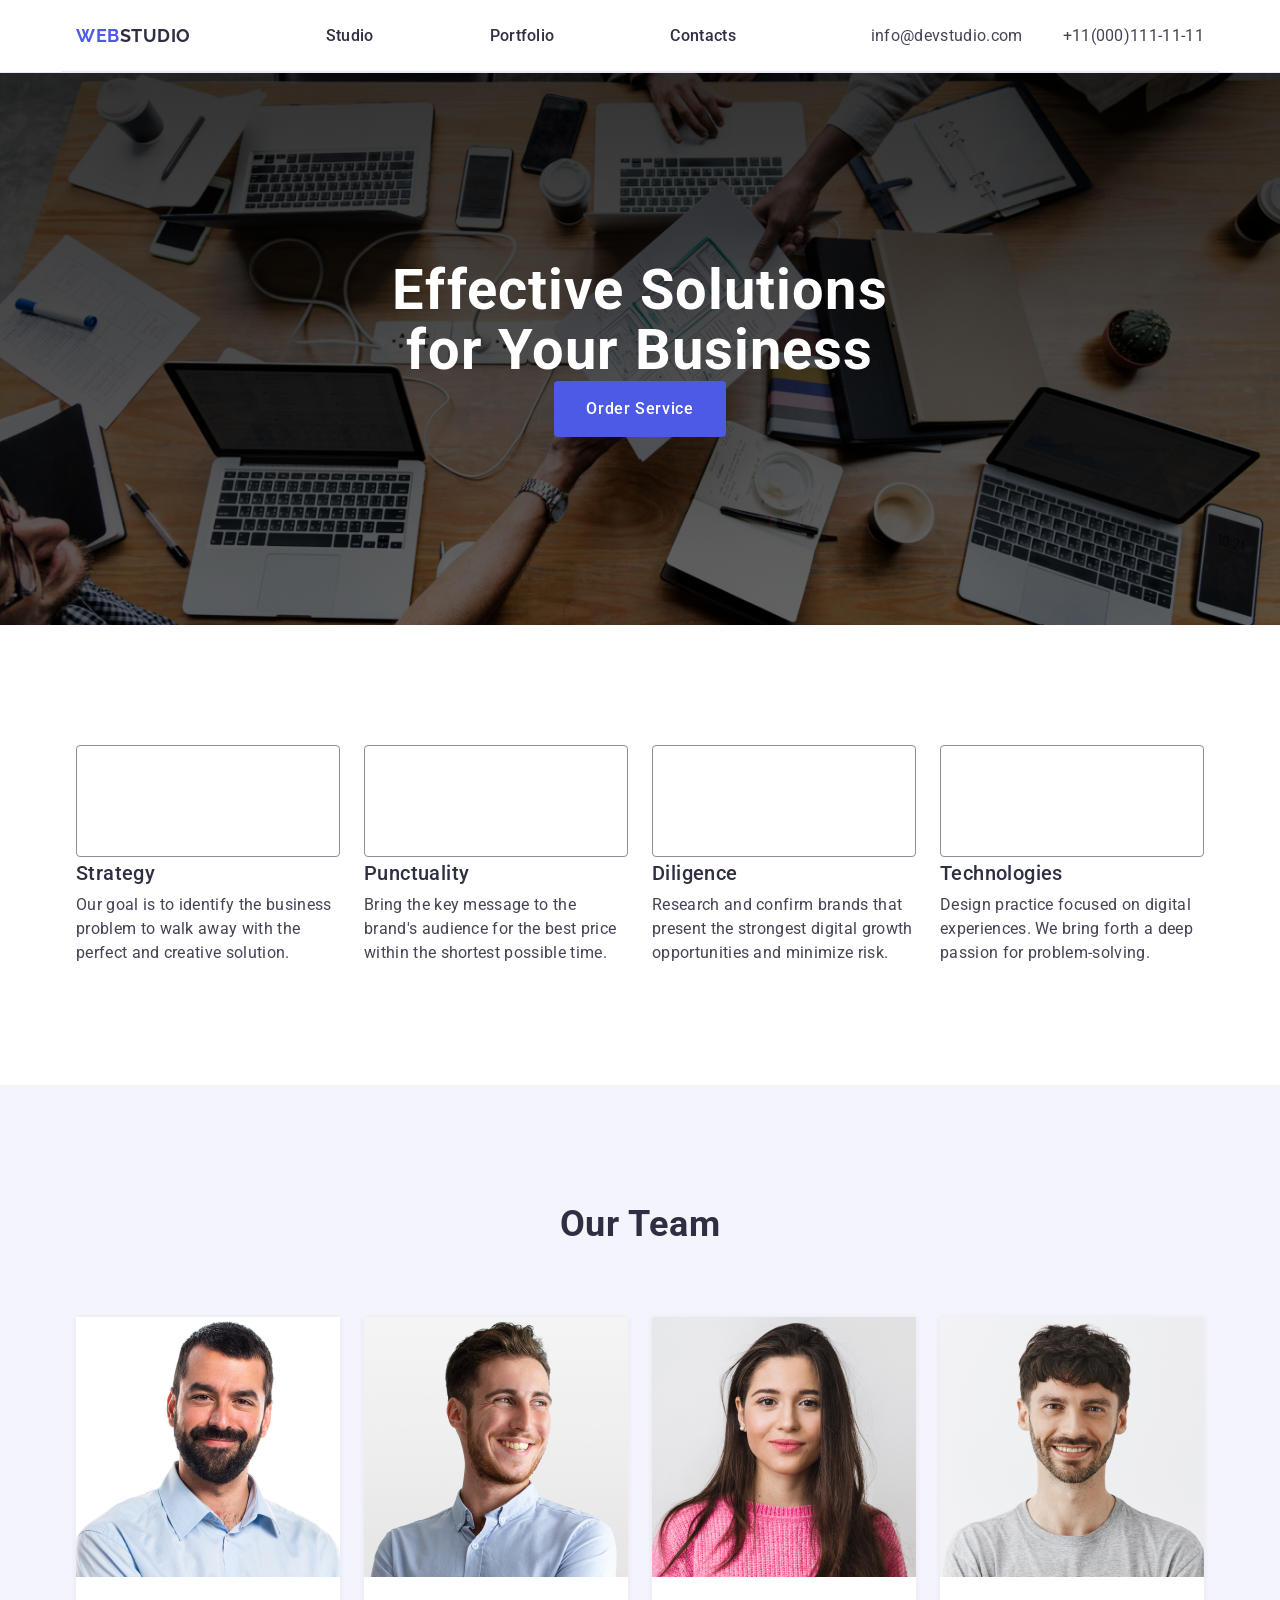
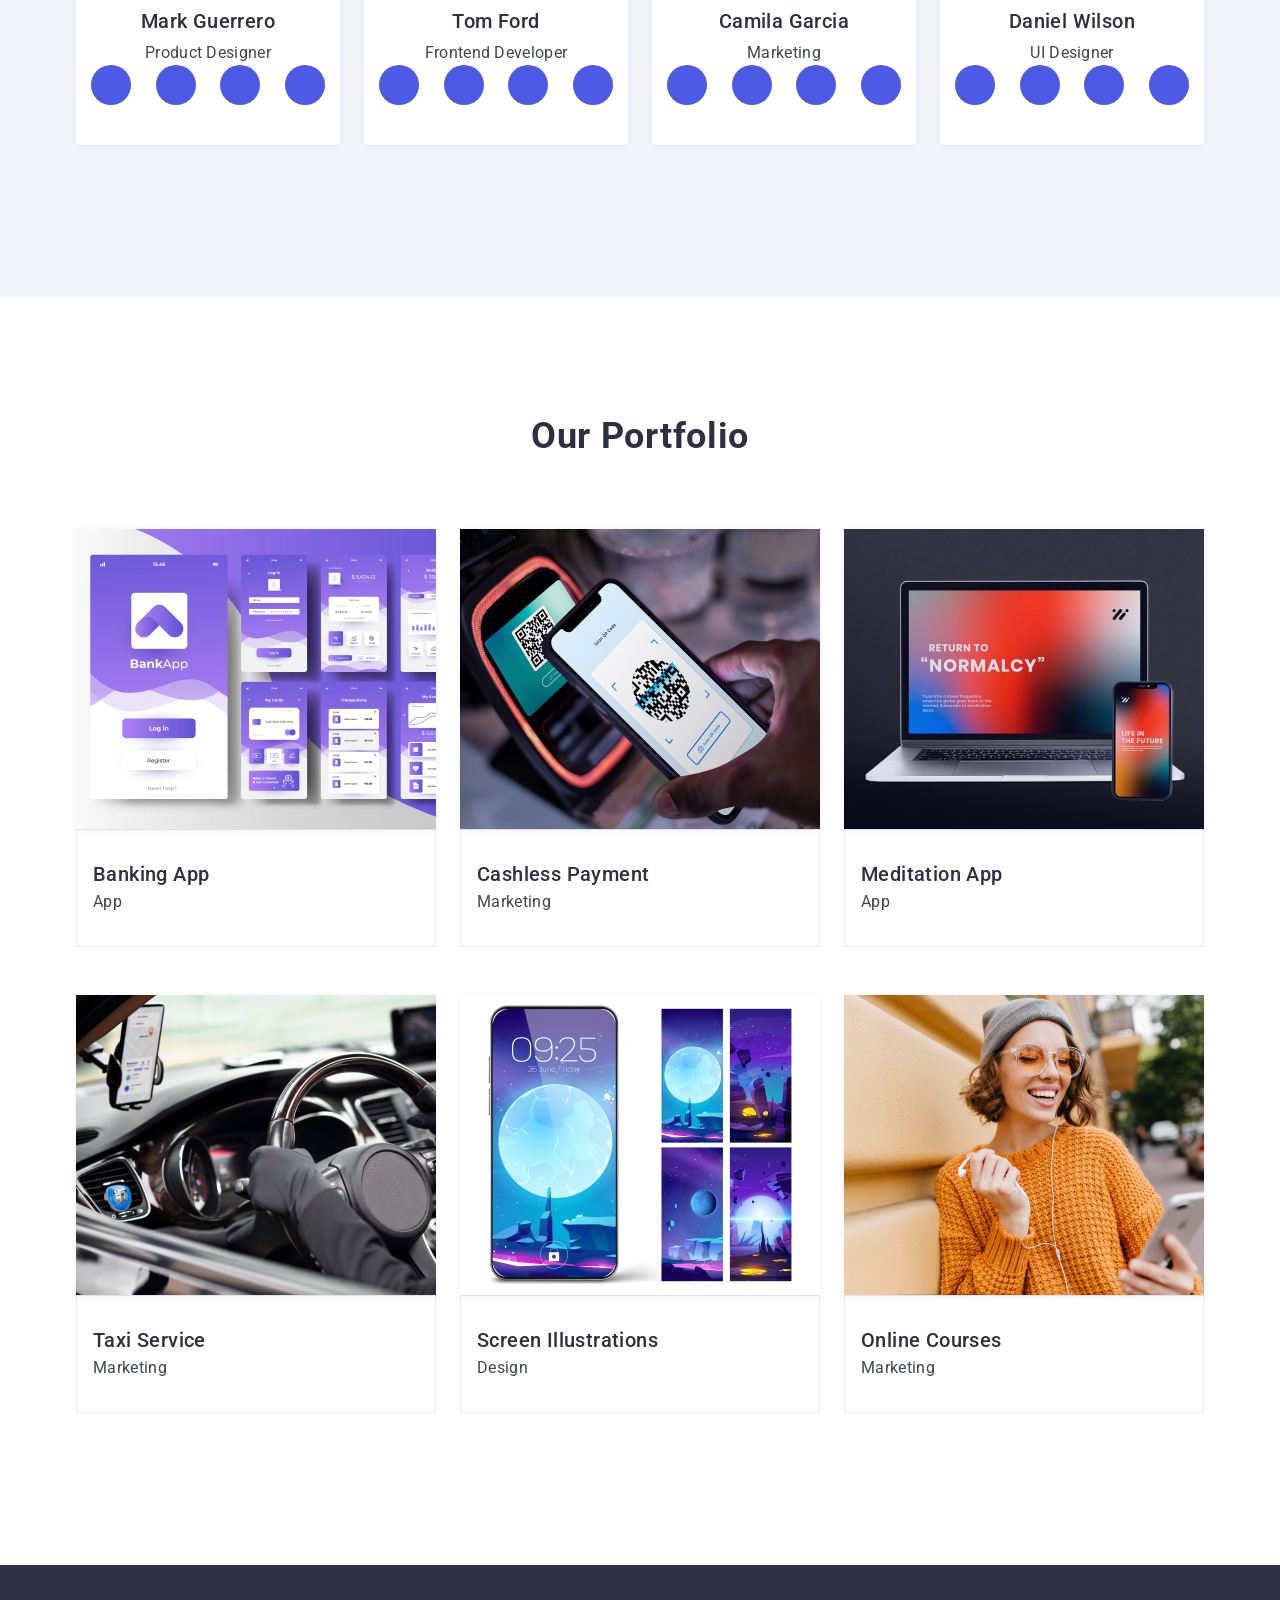
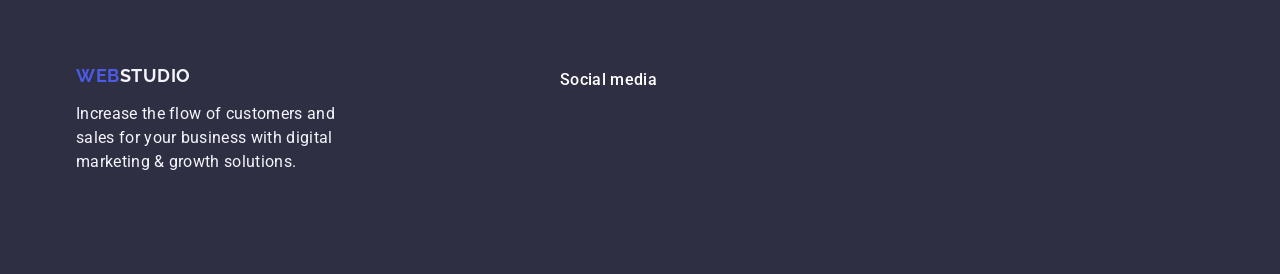
==== commit 1896aaf5: "." ====
--- a/index.html
+++ b/index.html
@@ -82,7 +82,7 @@
           <ul class="section-one">
             <li class="class-center">
               <svg width="264" height="112">
-                <use href="./images/icons.svg/icons.svg.svg#antenna"></use>
+                <use href="./images/icons.svg#antenna"></use>
               </svg>
               <h3 class="head-name">Strategy</h3>
               <p class="text-name">
@@ -93,7 +93,7 @@
 
             <li class="class-center">
               <svg width="264px" height="112px">
-                <use href="./images/icons.svg/icons.svg.svg#time"></use>
+                <use href="./images/icons.svg#time"></use>
               </svg>
               <h3 class="head-name">Punctuality</h3>
               <p class="text-name">
@@ -104,7 +104,7 @@
 
             <li class="class-center">
               <svg width="264" height="112">
-                <use href="./images/icons.svg/icons.svg.svg#analysis"></use>
+                <use href="./images/icons.svg#analysis"></use>
               </svg>
               <h3 class="head-name">Diligence</h3>
               <p class="text-name">
@@ -115,7 +115,7 @@
 
             <li class="class-center">
               <svg width="264" height="112">
-                <use href="./images/icons.svg/icons.svg.svg#ast"></use>
+                <use href="./images/icons.svg#ast"></use>
               </svg>
               <h3 class="head-name">Technologies</h3>
               <p class="text-name">
@@ -147,7 +147,7 @@
                   <li class="instagram-icons">
                     <svg width="40" height="40">
                       <use
-                        href="./images/icons.svg/icons.svg.svg#instagram"
+                        href="./images/icons.svg#instagram"
                       ></use>
                     </svg>
                   </li>
@@ -155,21 +155,21 @@
                   <li class="twitter-icons">
                     <svg width="40" height="40">
                       <use
-                        href="./images/icons.svg/icons.svg.svg#twitter"
+                        href="./images/icons.svg#twitter"
                       ></use>
                     </svg>
                   </li>
                   <li class="facebook-icons">
                     <svg width="40" height="40">
                       <use
-                        href="./images/icons.svg/icons.svg.svg#facebook"
+                        href="./images/icons.svg#facebook"
                       ></use>
                     </svg>
                   </li>
                   <li class="linkedin-icons">
                     <svg width="40" height="40">
                       <use
-                        href="./images/icons.svg/icons.svg.svg#linkedin"
+                        href="./images/icons.svg#linkedin"
                       ></use>
                     </svg>
                   </li>
@@ -192,7 +192,7 @@
                   <li class="instagram-icons">
                     <svg width="40" height="40">
                       <use
-                        href="./images/icons.svg/icons.svg.svg#instagram"
+                        href="./images/icons.svg#instagram"
                       ></use>
                     </svg>
                   </li>
@@ -200,21 +200,21 @@
                   <li class="twitter-icons">
                     <svg width="40" height="40">
                       <use
-                        href="./images/icons.svg/icons.svg.svg#twitter"
+                        href="./images/icons.svg#twitter"
                       ></use>
                     </svg>
                   </li>
                   <li class="facebook-icons">
                     <svg width="40" height="40">
                       <use
-                        href="./images/icons.svg/icons.svg.svg#facebook"
+                        href="./images/icons.svg#facebook"
                       ></use>
                     </svg>
                   </li>
                   <li class="linkedin-icons">
                     <svg width="40" height="40">
                       <use
-                        href="./images/icons.svg/icons.svg.svg#linkedin"
+                        href="./images/icons.svg#linkedin"
                       ></use>
                     </svg>
                   </li>
@@ -237,7 +237,7 @@
                   <li class="instagram-icons">
                     <svg width="40" height="40">
                       <use
-                        href="./images/icons.svg/icons.svg.svg#instagram"
+                        href="./images/icons.svg#instagram"
                       ></use>
                     </svg>
                   </li>
@@ -245,21 +245,21 @@
                   <li class="twitter-icons">
                     <svg width="40" height="40">
                       <use
-                        href="./images/icons.svg/icons.svg.svg#twitter"
+                        href="./images/icons.svg#twitter"
                       ></use>
                     </svg>
                   </li>
                   <li class="facebook-icons">
                     <svg width="40" height="40">
                       <use
-                        href="./images/icons.svg/icons.svg.svg#facebook"
+                        href="./images/icons.svg#facebook"
                       ></use>
                     </svg>
                   </li>
                   <li class="linkedin-icons">
                     <svg width="40" height="40">
                       <use
-                        href="./images/icons.svg/icons.svg.svg#linkedin"
+                        href="./images/icons.svg#linkedin"
                       ></use>
                     </svg>
                   </li>
@@ -282,7 +282,7 @@
                   <li>
                     <svg class="instagram-icons" width="40" height="40">
                       <use
-                        href="./images/icons.svg/icons.svg.svg#instagram"
+                        href="./images/icons.svg#instagram"
                       ></use>
                     </svg>
                   </li>
@@ -290,21 +290,21 @@
                   <li class="twitter-icons">
                     <svg width="40" height="40">
                       <use
-                        href="./images/icons.svg/icons.svg.svg#twitter"
+                        href="./images/icons.svg#twitter"
                       ></use>
                     </svg>
                   </li>
                   <li class="facebook-icons">
                     <svg width="40" height="40">
                       <use
-                        href="./images/icons.svg/icons.svg.svg#facebook"
+                        href="./images/icons.svg#facebook"
                       ></use>
                     </svg>
                   </li>
                   <li class="linkedin-icons">
                     <svg width="40" height="40">
                       <use
-                        href="./images/icons.svg/icons.svg.svg#linkedin"
+                        href="./images/icons.svg#linkedin"
                       ></use>
                     </svg>
                   </li>
@@ -511,14 +511,14 @@
           <li class="linkedin-icons">
             <svg width="40" height="40">
               <use
-                href="./images/icons.svg/icons.svg.svg#instagram-footer"
+                href="./images/icons.svg#instagram-footer"
               ></use>
             </svg>
           </li>
           <li>
             <svg class="twitter-icons-footer" width="40" height="40">
               <use
-                href="./images/icons.svg/icons.svg.svg#footer-twitter"
+                href="./images/icons.svg#footer-twitter"
               ></use>
             </svg>
           </li>
@@ -526,14 +526,14 @@
           <li class="facebook-icons-footer">
             <svg width="40" height="40">
               <use
-                href="./images/icons.svg/icons.svg.svg#footer-facebook"
+                href="./images/icons.svg#footer-facebook"
               ></use>
             </svg>
           </li>
           <li class="linkedin-icons-footer">
             <svg width="40" height="40">
               <use
-                href="./images/icons.svg/icons.svg.svg#linkedin-footer"
+                href="./images/icons.svg#linkedin-footer"
               ></use>
             </svg>
           </li>
--- a/css/styles.css
+++ b/css/styles.css
@@ -77,12 +77,10 @@
 
 .page-menu-list a:hover {
   color: rgba(64, 75, 191, 1);
-  
 }
 
 .page-menu-list a:focus {
   color: rgba(64, 75, 191, 1);
- 
 }
 
 .page-menu-list {
@@ -92,14 +90,14 @@
 
   text-decoration: none;
   position: relative;
+  transition: opacity 250ms cubic-bezier(0.4, 0, 0.2, 1);
   transition-property: color;
-  transition: opacity 250ms cubic-bezier(0.4, 0, 0.2, 1);
 }
 .page-menu-list a {
   text-decoration: none;
   position: relative;
-  transition-property: background-color, border-radius;
-  transition: opacity 250ms cubic-bezier(0.4, 0, 0.2, 1);
+  transition: opacity 250ms cubic-bezier(0.4, 0, 0.2, 1);
+  transition-property: color;
 }
 
 .page-menu-list a:active::after {
@@ -116,14 +114,12 @@
   border-radius: 2px 0px 0px 0px;
   opacity: 0px;
   align-items: center;
- 
 }
 .page-menu-list {
   padding: 24px 0;
 }
 .social-link {
   font-style: normal;
- 
 }
 
 .social-link-two {
@@ -144,12 +140,10 @@
 
 .social-link a:hover {
   color: #404bbf;
- 
 }
 
 .social-link a:focus {
   color: #404bbf;
-  
 }
 .social-link a {
   transition: opacity 250ms cubic-bezier(0.4, 0, 0.2, 1);
@@ -169,7 +163,6 @@
 
 .button:focus {
   background-color: #404bbf;
-  
 }
 
 .button {
@@ -191,16 +184,14 @@
   line-height: 1.5;
   font-weight: 500;
   padding: 16px 32px 16px 32px;
-  transition-property: background-color;
-  transition: opacity 250ms cubic-bezier(0.4, 0, 0.2, 1);
+  transition: opacity 250ms cubic-bezier(0.4, 0, 0.2, 1);
+  transition-property: color;
 }
 
 .button:hover {
   background-color: #404bbf;
- 
 }
 .special {
-  
   background: linear-gradient(rgba(0, 0, 0, 0.6), rgba(0, 0, 0, 0.6)),
     linear-gradient(to bottom, rgba(0, 0, 0, 0.5), transparent),
     url(../images/img12.jpg) center / cover no-repeat;
@@ -209,25 +200,23 @@
   max-width: 1440px;
   width: 100%;
   margin: auto;
-  
- 
-
-
-  display: flex;
-  justify-content: center; 
-  align-items: center; 
-  flex-direction: column; 
+
+  display: flex;
+  justify-content: center;
+  align-items: center;
+  flex-direction: column;
   text-align: center;
   align-items: center;
   padding: 188px 0;
-
-}
-
+}
 
 .section-center {
   padding: 120px 0;
   align-items: center;
   justify-content: center;
+
+ 
+
 }
 .section-one {
   display: flex;
@@ -235,11 +224,31 @@
   gap: 24px;
 
   align-items: center;
+
+  
+}
+.section-one svg {
+  width: 264px;
+  height: 112px;
+  gap: 0px;
+  border: 1px 0px 0px 0px;
+  opacity: 0px;
+
+  border-radius: 4px 4px 4px 4px;
+
+  border: 1px solid rgba(142, 143, 153, 1);
 }
 .class-center {
   width: calc((100%-72px) / 4);
   align-items: center;
   justify-content: center;
+
+  width: Fixed (264px) px;
+  height: Hug (224px) px;
+  top: 792px;
+  left: 156px;
+  gap: 8px;
+  opacity: 0px;
 }
 
 .head-name {
@@ -249,6 +258,11 @@
   letter-spacing: 0.02em;
   color: #2e2f42;
   margin-bottom: 8px;
+
+  width: 264px;
+  height: 24px;
+  gap: 0px;
+  opacity: 0px;
 }
 
 .text-name {
@@ -355,14 +369,12 @@
   gap: 0px;
   opacity: 0px;
   border-radius: 50%;
+  transition: opacity 250ms cubic-bezier(0.4, 0, 0.2, 1);
   transition-property: color;
-  transition: opacity 250ms cubic-bezier(0.4, 0, 0.2, 1);
-  
-}
-
-
-.social-icons li :hover{
- --color2:rgba(64, 75, 191, 1);
+}
+
+.social-icons li :hover {
+  --color2: rgba(64, 75, 191, 1);
 }
 .our-team {
   background: #f4f4fd;
@@ -421,7 +433,6 @@
   line-height: 1.5;
   letter-spacing: 0.02em;
   color: #434455;
- 
 }
 .team-victory {
   display: flex;
@@ -434,15 +445,17 @@
 
 .portfolio-end {
   width: calc((100%-72px) / 4);
-  
-   transition: opacity 250ms cubic-bezier(0.4, 0, 0.2, 1), box-shadow 250ms cubic-bezier(0.4, 0, 0.2, 1);
+
+  transition: opacity 250ms cubic-bezier(0.4, 0, 0.2, 1),
+    box-shadow 250ms cubic-bezier(0.4, 0, 0.2, 1);
+  transition-property: box-shadow;
 }
 
 .port-img {
   position: relative;
   overflow: hidden;
 
-    box-shadow: 0px 1px 6px 0px #2e2f4214;
+  box-shadow: 0px 1px 6px 0px #2e2f4214;
 }
 
 .port-img img {
@@ -450,8 +463,8 @@
   width: 100%;
   height: auto;
   transition: opacity 250ms cubic-bezier(0.4, 0, 0.2, 1);
-}
-
+  transition-property: opacity;
+}
 
 .section-4-hover {
   position: absolute;
@@ -469,29 +482,23 @@
   transition: opacity 250ms cubic-bezier(0.4, 0, 0.2, 1);
   transition-property: opacity, pointer-events;
 }
-.parent-element{
-   transition: opacity 250ms cubic-bezier(0.4, 0, 0.2, 1);
+.parent-element {
+  transition: opacity 250ms cubic-bezier(0.4, 0, 0.2, 1);
   transition-property: opacity, pointer-events;
 }
 .parent-element:hover .section-4-hover {
- pointer-events: auto;
-  
+  pointer-events: auto;
 }
 
 .portfolio-end:hover .section-4-hover {
   opacity: 1;
-  
-}
-.port-img img {
-  transition-property: opacity;
-}
+}
+
 .portfolio-end:hover .port-img img {
   opacity: 0;
- 
 }
 .portfolio-end:hover {
-  
-   box-shadow: 0px 1px 6px 0px #2e2f4214;
+  box-shadow: 0px 1px 6px 0px #2e2f4214;
 }
 
 .section-4-text {
@@ -508,16 +515,16 @@
 }
 
 .category {
-  width: Fixed (360px)px;
-height: Fixed (120px)px;
-top: 300px;
-padding: 32px 16px 32px 16px;
-gap: 8px;
-border: 0px 1px 1px 1px;
-opacity: 0px;
-border-width: 0px, 1px, 1px, 1px;
-border: 1px solid #e7e9fc;
-border-color: rgba(231, 233, 252, 1);
+  width: Fixed (360px) px;
+  height: Fixed (120px) px;
+  top: 300px;
+  padding: 32px 16px 32px 16px;
+  gap: 8px;
+  border: 0px 1px 1px 1px;
+  opacity: 0px;
+  border-width: 0px, 1px, 1px, 1px;
+  border: 1px solid #e7e9fc;
+  border-color: rgba(231, 233, 252, 1);
 }
 
 .footer-text {
@@ -617,7 +624,6 @@
   opacity: 0px;
 }
 .social-icons-footer li {
-  
   border-radius: 50%;
 
   display: inline-block;
@@ -627,8 +633,6 @@
   transition-property: color;
 }
 .social-icons-footer li:hover {
-  --color2:rgba(49, 208, 170, 1);
+  --color2: rgba(49, 208, 170, 1);
   border-radius: 50%;
-  
-}
-
+}
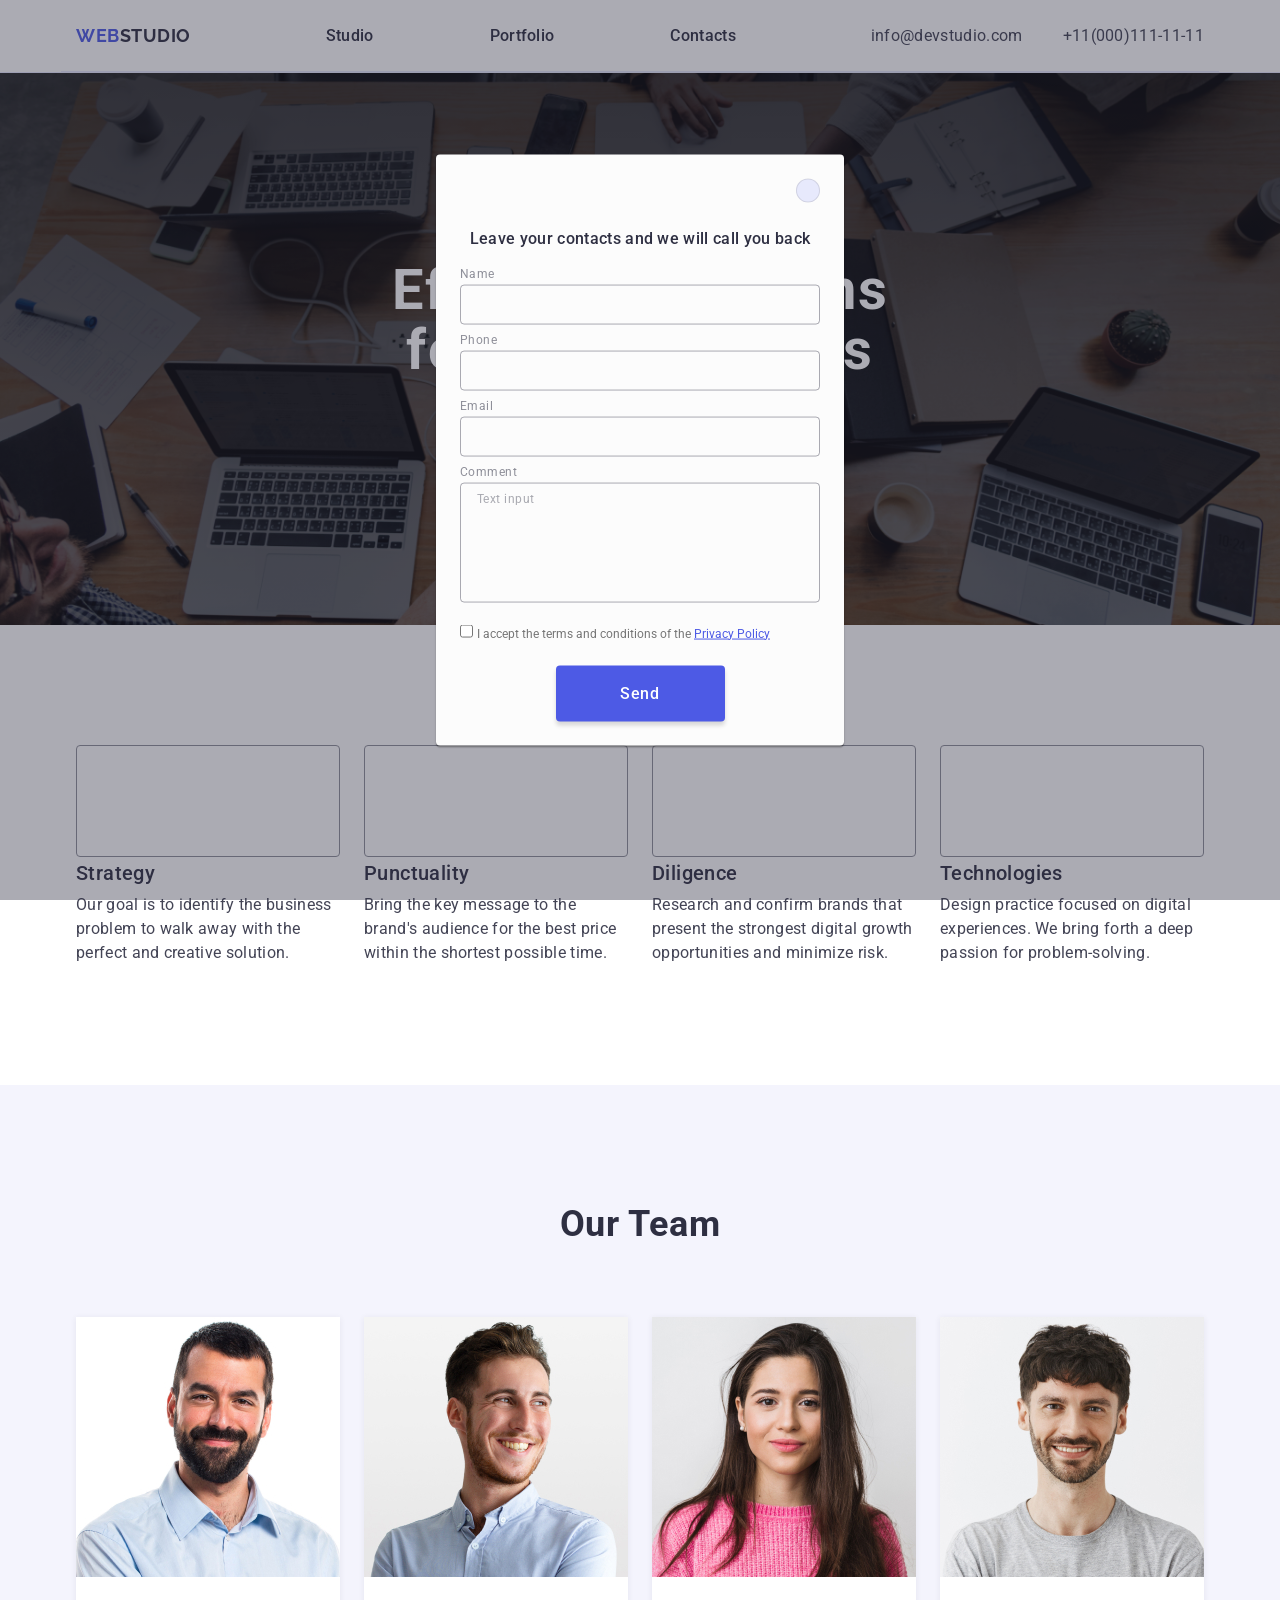
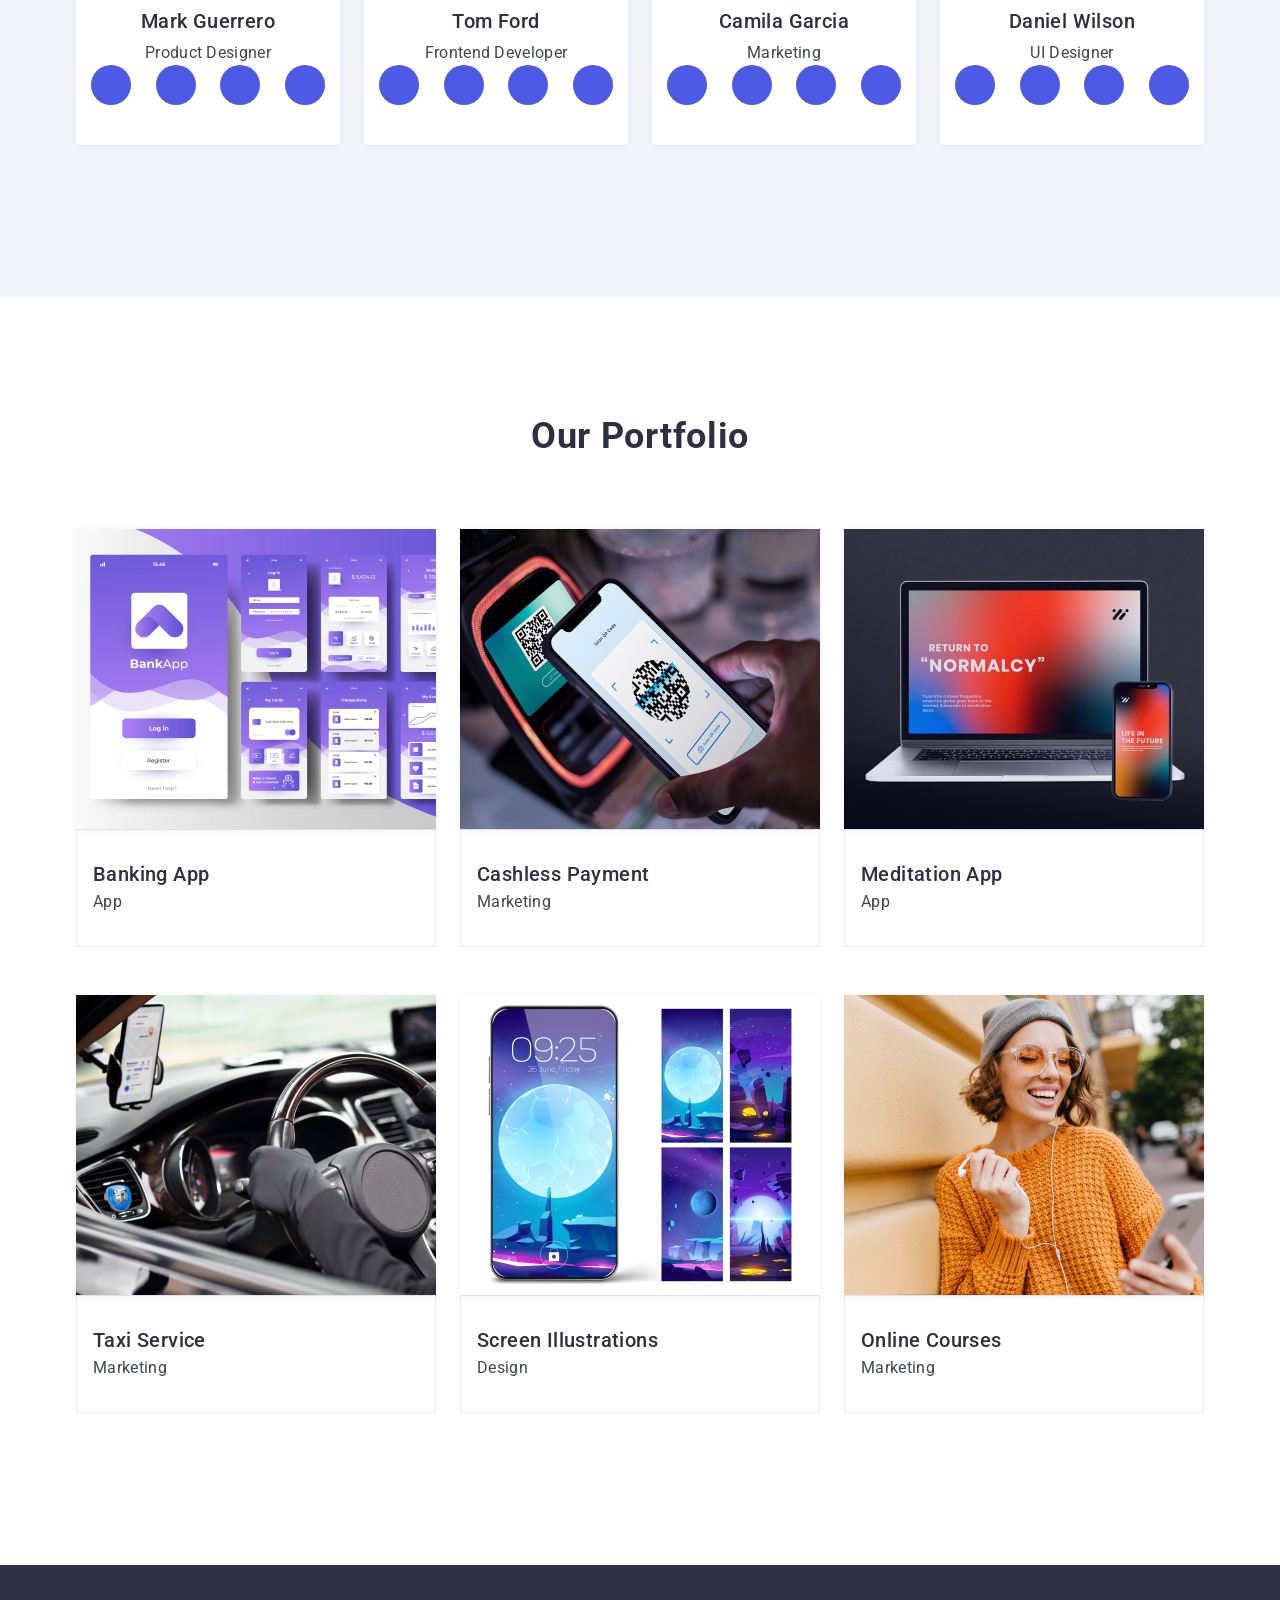
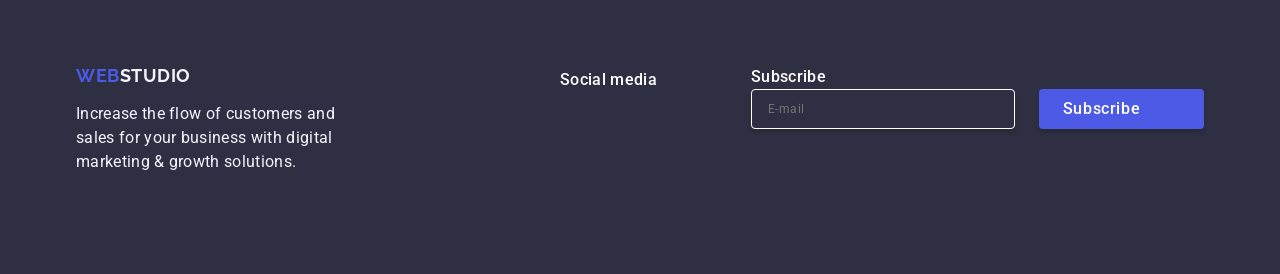
==== commit eddbf0b9: "." ====
--- a/index.html
+++ b/index.html
@@ -146,31 +146,23 @@
                 <ul class="social-icons">
                   <li class="instagram-icons">
                     <svg width="40" height="40">
-                      <use
-                        href="./images/icons.svg#instagram"
-                      ></use>
+                      <use href="./images/icons.svg#instagram"></use>
                     </svg>
                   </li>
 
                   <li class="twitter-icons">
                     <svg width="40" height="40">
-                      <use
-                        href="./images/icons.svg#twitter"
-                      ></use>
+                      <use href="./images/icons.svg#twitter"></use>
                     </svg>
                   </li>
                   <li class="facebook-icons">
                     <svg width="40" height="40">
-                      <use
-                        href="./images/icons.svg#facebook"
-                      ></use>
+                      <use href="./images/icons.svg#facebook"></use>
                     </svg>
                   </li>
                   <li class="linkedin-icons">
                     <svg width="40" height="40">
-                      <use
-                        href="./images/icons.svg#linkedin"
-                      ></use>
+                      <use href="./images/icons.svg#linkedin"></use>
                     </svg>
                   </li>
                 </ul>
@@ -191,31 +183,23 @@
                 <ul class="social-icons">
                   <li class="instagram-icons">
                     <svg width="40" height="40">
-                      <use
-                        href="./images/icons.svg#instagram"
-                      ></use>
+                      <use href="./images/icons.svg#instagram"></use>
                     </svg>
                   </li>
 
                   <li class="twitter-icons">
                     <svg width="40" height="40">
-                      <use
-                        href="./images/icons.svg#twitter"
-                      ></use>
+                      <use href="./images/icons.svg#twitter"></use>
                     </svg>
                   </li>
                   <li class="facebook-icons">
                     <svg width="40" height="40">
-                      <use
-                        href="./images/icons.svg#facebook"
-                      ></use>
+                      <use href="./images/icons.svg#facebook"></use>
                     </svg>
                   </li>
                   <li class="linkedin-icons">
                     <svg width="40" height="40">
-                      <use
-                        href="./images/icons.svg#linkedin"
-                      ></use>
+                      <use href="./images/icons.svg#linkedin"></use>
                     </svg>
                   </li>
                 </ul>
@@ -236,31 +220,23 @@
                 <ul class="social-icons">
                   <li class="instagram-icons">
                     <svg width="40" height="40">
-                      <use
-                        href="./images/icons.svg#instagram"
-                      ></use>
+                      <use href="./images/icons.svg#instagram"></use>
                     </svg>
                   </li>
 
                   <li class="twitter-icons">
                     <svg width="40" height="40">
-                      <use
-                        href="./images/icons.svg#twitter"
-                      ></use>
+                      <use href="./images/icons.svg#twitter"></use>
                     </svg>
                   </li>
                   <li class="facebook-icons">
                     <svg width="40" height="40">
-                      <use
-                        href="./images/icons.svg#facebook"
-                      ></use>
+                      <use href="./images/icons.svg#facebook"></use>
                     </svg>
                   </li>
                   <li class="linkedin-icons">
                     <svg width="40" height="40">
-                      <use
-                        href="./images/icons.svg#linkedin"
-                      ></use>
+                      <use href="./images/icons.svg#linkedin"></use>
                     </svg>
                   </li>
                 </ul>
@@ -281,31 +257,23 @@
                 <ul class="social-icons">
                   <li>
                     <svg class="instagram-icons" width="40" height="40">
-                      <use
-                        href="./images/icons.svg#instagram"
-                      ></use>
+                      <use href="./images/icons.svg#instagram"></use>
                     </svg>
                   </li>
 
                   <li class="twitter-icons">
                     <svg width="40" height="40">
-                      <use
-                        href="./images/icons.svg#twitter"
-                      ></use>
+                      <use href="./images/icons.svg#twitter"></use>
                     </svg>
                   </li>
                   <li class="facebook-icons">
                     <svg width="40" height="40">
-                      <use
-                        href="./images/icons.svg#facebook"
-                      ></use>
+                      <use href="./images/icons.svg#facebook"></use>
                     </svg>
                   </li>
                   <li class="linkedin-icons">
                     <svg width="40" height="40">
-                      <use
-                        href="./images/icons.svg#linkedin"
-                      ></use>
+                      <use href="./images/icons.svg#linkedin"></use>
                     </svg>
                   </li>
                 </ul>
@@ -495,6 +463,8 @@
 
     <footer class="web-footer">
       <div class="container">
+        <div class="side-by-side">
+          <div class="footer-first-class">
         <a class="web-logo" href="./index.html" target="_blank"
           >Web<span class="footer-spa">Studio</span></a
         >
@@ -503,42 +473,149 @@
           Increase the flow of customers and sales for your business with
           digital marketing & growth solutions.
         </p>
+</div>
+        <div class="social-footer">
+          <p class="social-text">Social media</p>
+
+          <ul class="social-icons-footer">
+            <li class="linkedin-icons">
+              <svg width="40" height="40">
+                <use href="./images/icons.svg#instagram-footer"></use>
+              </svg>
+            </li>
+            <li>
+              <svg class="twitter-icons-footer" width="40" height="40">
+                <use href="./images/icons.svg#footer-twitter"></use>
+              </svg>
+            </li>
+
+            <li class="facebook-icons-footer">
+              <svg width="40" height="40">
+                <use href="./images/icons.svg#footer-facebook"></use>
+              </svg>
+            </li>
+            <li class="linkedin-icons-footer">
+              <svg width="40" height="40">
+                <use href="./images/icons.svg#linkedin-footer"></use>
+              </svg>
+            </li>
+          </ul>
+        </div>
+
+        <div class="footer-form">
+          <form>
+            <label for="e-mail" class="text-subscribe">Subscribe</label>
+            <div class="footer-form-div">
+              <div class="mail-footer-div">
+                <input
+                  type="email"
+                  placeholder="E-mail"
+                  class="mail-footer"
+                  id="e-mail"
+                />
+              </div>
+              <button type="submit" class="subs-button">
+                Subscribe
+
+                <svg width="24" height="24" class="paper-icons-footer">
+                  <use href="./images/icons.svg#plane-button"></use>
+                </svg>
+              </button>
+            </div>
+          </form>
+        </div>
       </div>
-      <div class="social-footer">
-        <p class="social-text">Social media</p>
-
-        <ul class="social-icons-footer">
-          <li class="linkedin-icons">
-            <svg width="40" height="40">
-              <use
-                href="./images/icons.svg#instagram-footer"
-              ></use>
-            </svg>
-          </li>
-          <li>
-            <svg class="twitter-icons-footer" width="40" height="40">
-              <use
-                href="./images/icons.svg#footer-twitter"
-              ></use>
-            </svg>
-          </li>
-
-          <li class="facebook-icons-footer">
-            <svg width="40" height="40">
-              <use
-                href="./images/icons.svg#footer-facebook"
-              ></use>
-            </svg>
-          </li>
-          <li class="linkedin-icons-footer">
-            <svg width="40" height="40">
-              <use
-                href="./images/icons.svg#linkedin-footer"
-              ></use>
-            </svg>
-          </li>
-        </ul>
       </div>
     </footer>
+    <div class="modal-backdrop is-open">
+      <div class="form-div">
+        <button class="button-close" type="button">
+          <svg class="close-icon" width="24" height="24">
+            <use href="./images/icons.svg#close-icon"></use>
+          </svg>
+        </button>
+        <p class="contact-text">
+          Leave your contacts and we will call you back
+        </p>
+
+        <form
+          class="form-class"
+          action="/contact"
+          method="post"
+          enctype="multipart/form-data"
+        >
+          <div class="form-in-div">
+            <label class="user-label" for="people-name">Name</label>
+            <div class="form-input">
+              <input
+                class="part-form"
+                type="text"
+                name="people-name"
+                id="people-name"
+              />
+
+              <svg class="icon-form" width="12" height="12">
+                <use href="./images/icons.svg#icon-person"></use>
+              </svg>
+            </div>
+          </div>
+
+          <div class="form-in-div">
+            <label class="user-label" for="people-phone">Phone</label>
+            <div class="form-input">
+              <input
+                class="part-form"
+                type="tel"
+                name="people-phone"
+                id="people-phone"
+                pattern="[0-9]{3}-[0-9]{2}-[0-9]{3}"
+              />
+
+              <svg class="icon-form" width="12" height="12">
+                <use href="./images/icons.svg#icon-tel"></use>
+              </svg>
+            </div>
+          </div>
+
+          <div class="form-in-div">
+            <label class="user-label" for="e-mail">Email</label>
+            <div class="form-input">
+              <input
+                class="part-form"
+                type="email"
+                name="people-mail"
+                id="people-mail"
+              />
+
+              <svg class="icon-form" width="13" height="13">
+                <use href="./images/icons.svg#icon-Vector-1"></use>
+              </svg>
+            </div>
+          </div>
+          <div class="textarea-form">
+            <label class="user-label" for="people-comment">Comment</label>
+            <textarea
+              class="textarea-comment"
+              name="people-comment"
+              id="people-comment"
+              placeholder="Text input"
+            ></textarea>
+          </div>
+          <div class="privarcy-checbox">
+            <input
+              class="checkbox-class"
+              type="checkbox"
+              name="news-check"
+              id="news-check"
+            />
+            <label class="checkbox-tick" for="checkbox-privarcy">
+              I accept the terms and conditions of the
+              <a class="checkbox-text-two" href="">Privacy Policy</a>
+            </label>
+          </div>
+          <input type="submit" class="button-class" value="Send" />
+        </form>
+      </div>
+    </div>
   </body>
 </html>
--- a/css/styles.css
+++ b/css/styles.css
@@ -543,6 +543,7 @@
 .web-footer {
   background: #2e2f42;
   padding: 100px 0;
+  
 }
 .web-footer a {
   display: inline-block;
@@ -636,3 +637,331 @@
   --color2: rgba(49, 208, 170, 1);
   border-radius: 50%;
 }
+
+.footer-form{
+  /*width: 100%;
+  height: 100%;
+  position: fixed;
+  left: 0;
+  top: 0;
+  background-color: rgba(46, 47, 66, 0.4);*/
+
+width: 453px;
+height: 80px;
+  margin-left: auto;
+ 
+}
+
+.footer-form .text-subscribe {
+  color: white;
+  font-size: 16px;
+  line-height: 1.5;
+  letter-spacing: 0.02em;
+  margin-bottom: 16px;
+  font-weight: 500;
+}
+.footer-form .footer-form-div{
+  display: flex;
+  gap: 24px;
+}
+.footer-form .mail-footer-div{
+   display: flex;
+  gap: 16px;
+  flex-direction: column;
+}
+.footer-form .mail-footer{ 
+  border: 1px solid #fff;
+  border-radius: 4px;
+  width: 264px;
+  height: 40px;
+  box-shadow: 0 4px 4px 0 rgba(0, 0, 0, 0.15);
+  padding-left: 16px;
+  background-color: transparent;
+  color: #fff;
+  font-weight: 400;
+  font-size: 12px;
+  line-height: 2;
+  letter-spacing: 0.04em;
+}
+.footer-form .subs-button{
+  font-family: "Roboto", sans-serif;
+  min-width: 165px;
+  height: 40px;
+  border: none;
+  border-radius: 4px;
+  background-color: #4d5ae5;
+  box-shadow: 0 4px 4px 0 rgba(0, 0, 0, 0.15);
+  display: flex;
+  justify-content: center;
+  align-items: center;
+  cursor: pointer;
+  font-weight: 500;
+  font-size: 16px;
+  line-height: 1.5;
+  letter-spacing: 0.04em;
+  color: #fff;
+  transition-property: background-color;
+  transition-duration: 250ms;
+  transition-timing-function: cubic-bezier(0.4, 0, 0.2, 1);
+}
+.footer-form .paper-icons-footer {
+  fill: #fff;
+  margin-left: 16px;
+}
+.side-by-side{
+  display: flex;
+}
+.form-div {
+  position: absolute;
+  top: 50%;
+  left: 50%;
+  transform: translate(-50%, -50%);
+  width: 408px;
+  min-height: 584px;
+  border-radius: 4px;
+  background-color: #fcfcfc;
+  box-shadow: 0 1px 1px 0 rgba(0, 0, 0, 0.14), 0 1px 3px 0 rgba(0, 0, 0, 0.12),
+    0 2px 1px 0 rgba(0, 0, 0, 0.2);
+  transition: transform 250ms cubic-bezier(0.4, 0, 0.2, 1);
+  overflow: auto;
+  padding: 72px 24px 24px 24px;
+  
+}
+
+.modal-backdrop {
+  position: fixed;
+  z-index: 999;
+  top: 0;
+  left: 0;
+  width: 100%;
+  height: 100%;
+  display: flex;
+  justify-content: center;
+  align-items: center;
+  background-color: rgba(46, 47, 66, 0.4);
+  pointer-events: none;
+  opacity: 0;
+  visibility: hidden;
+  transition: opacity 250ms cubic-bezier(0.4, 0, 0.2, 1),
+    visibility 250ms cubic-bezier(0.4, 0, 0.2, 1);
+}
+
+.modal-backdrop.is-open {
+  opacity: 1;
+  pointer-events: auto;
+  visibility: visible;
+}
+
+
+
+.button-close {
+
+ display: flex;
+  align-items: center;
+  justify-content: center;
+  position: absolute;
+  top: 24px;
+  right: 24px;
+  width: 24px;
+  height: 24px;
+  border-radius: 50%;
+  border: 1px solid rgba(0, 0, 0, 0.1);
+  border-color: rgba(0, 0, 0, 0.1);
+  padding: 0;
+  line-height: 0;
+  background-color: #e7e9fc;
+  fill: #2e2f42;
+  transition: background-color 250ms cubic-bezier(0.4, 0, 0.2, 1),
+    border 250ms cubic-bezier(0.4, 0, 0.2, 1);
+}
+
+.close-icon{
+   transition: fill 250ms cubic-bezier(0.4, 0, 0.2, 1);
+}
+
+.button-close:hover{
+   --color1:#404bbf;
+   --color3:rgba(255, 255, 255, 1);
+  border: none;
+  fill: #ffffff;
+} 
+
+.button-close:focus{
+  --color1: #404bbf;
+  --color3:rgba(255, 255, 255, 1);
+  border: none;
+  fill: #ffffff;
+} 
+
+
+.contact-text{
+  max-width: 360px;
+  font-weight: 500;
+  line-height: 1.5;
+  letter-spacing: 0.02em;
+  text-align: center;
+  color: #2e2f42;
+  margin-bottom: 16px;
+ 
+}
+
+.form-in-div {
+margin-bottom: 8px;
+}
+.user-label {
+  display: block;
+  font-size: 12px;
+  line-height: 1.17;
+  letter-spacing: 0.04em;
+  color: #8e8f99;
+  margin-bottom: 4px;
+}
+.form-input {
+  position: relative;
+}
+.part-form {
+  border: 1px solid rgba(46, 47, 66, 0.4);
+  border-radius: 4px;
+  width: 100%;
+  height: 40px;
+  font-size: 12px;
+  line-height: 1.17;
+  letter-spacing: 0.04em;
+  color: #2e2f42;
+  background-color: transparent;
+  padding-left: 38px;
+  outline: transparent;
+  transition: border-color 250ms cubic-bezier(0.4, 0, 0.2, 1);
+}
+.part-form:focus{
+   border-color: #4d5ae5;
+  outline: none;
+}
+.part-form:focus +  .icon-form {
+ fill: #4d5ae5;
+}
+.icon-form {
+  position: absolute;
+  top: 50%;
+  left: 16px;
+  transform: translateY(-50%);
+  fill: #2e2f42;
+  transition: fill 250ms cubic-bezier(0.4, 0, 0.2, 1);
+}
+.icon-form:focus{
+  color:  #4d5ae5;;
+}
+.textarea-form{
+  margin-bottom: 16px;
+}
+.textarea-comment{
+  width: 100%;
+  height: 120px;
+  font-size: 12px;
+  line-height: 1.17;
+  letter-spacing: 0.04em;
+  border: 1px solid rgba(46, 47, 66, 0.4);
+  border-radius: 4px;
+  color: rgba(46, 47, 66, 0.4);
+  background-color: transparent;
+  padding: 8px 16px;
+  resize: none;
+  transition: border-color 250ms cubic-bezier(0.4, 0, 0.2, 1);
+  outline: transparent;
+}
+.textarea-comment::placeholder {
+  color: rgba(46, 47, 66, 0.4);
+}
+.textarea-comment:focus {
+outline: none;
+  border-color: #4d5ae5;
+}
+.privarcy-checbox{
+ margin-bottom: 24px;
+}
+
+.checkbox-tick {
+  width: 338px;
+  height: 16px;
+  font-weight: 400;
+  font-size: 12px;
+  line-height: 14px;
+  letter-spacing: 4%;
+  color: rgba(117, 117, 117, 1);
+  top: 32px;
+  left: 20px;
+}
+.checkbox-text-two{
+    text-decoration: underline;
+  color: #4d5ae5;
+}
+/*checkbox-text-one {
+    display: inline-flex;
+  justify-content: center;
+  align-items: center;
+  width: 16px;
+  height: 16px;
+  border-radius: 2px;
+  border: 1px solid rgba(46, 47, 66, 0.4);
+  cursor: pointer;
+  fill: transparent;
+  margin-right: 8px;
+  transition: background-color 250ms cubic-bezier(0.4, 0, 0.2, 1),
+    border 250ms cubic-bezier(0.4, 0, 0.2, 1),
+    fill 250ms cubic-bezier(0.4, 0, 0.2, 1);
+}*/
+
+/*.checkbox-class:checked {
+ background-color: #404bbf;
+}*/
+/*.checkbox-class:checked .click-icon{
+  opacity: 1;
+}*/
+/*.checkbox-class{
+  width: 16px;
+  height: 16px;
+  position: absolute;
+  left: 2px;
+  top: 30px;
+  appearance: none;
+  -webkit-appearance: none;
+  -moz-appearance: none;
+  border: 1px, solid #2e2f4266;
+  border-radius: 2px;
+  cursor: pointer;
+  transition-duration: 250ms;
+  transition-timing-function: cubic-bezier(0.4, 0, 0.2, 1);
+  transition-property: background-color;
+}*/
+/*.click-icon{
+    position: relative;
+  cursor: pointer;
+opacity:0;
+
+}/
+.click-icon:focus{
+  opacity: 1;
+}*/
+
+
+
+
+.button-class {
+    min-width: 169px;
+  height: 56px;
+  box-shadow: 0 4px 4px 0 rgba(0, 0, 0, 0.15);
+  font-weight: 500;
+  line-height: 1.5;
+  letter-spacing: 0.04em;
+  display: block;
+  border: none;
+  border-radius: 4px;
+  background-color: #4d5ae5;
+  color: #ffffff;
+  margin-right: auto;
+  margin-left: auto;
+  transition: background-color 250ms cubic-bezier(0.4, 0, 0.2, 1);
+}
+.button-class:hover, .button-class:focus {
+  background-color: #404bbf;
+}
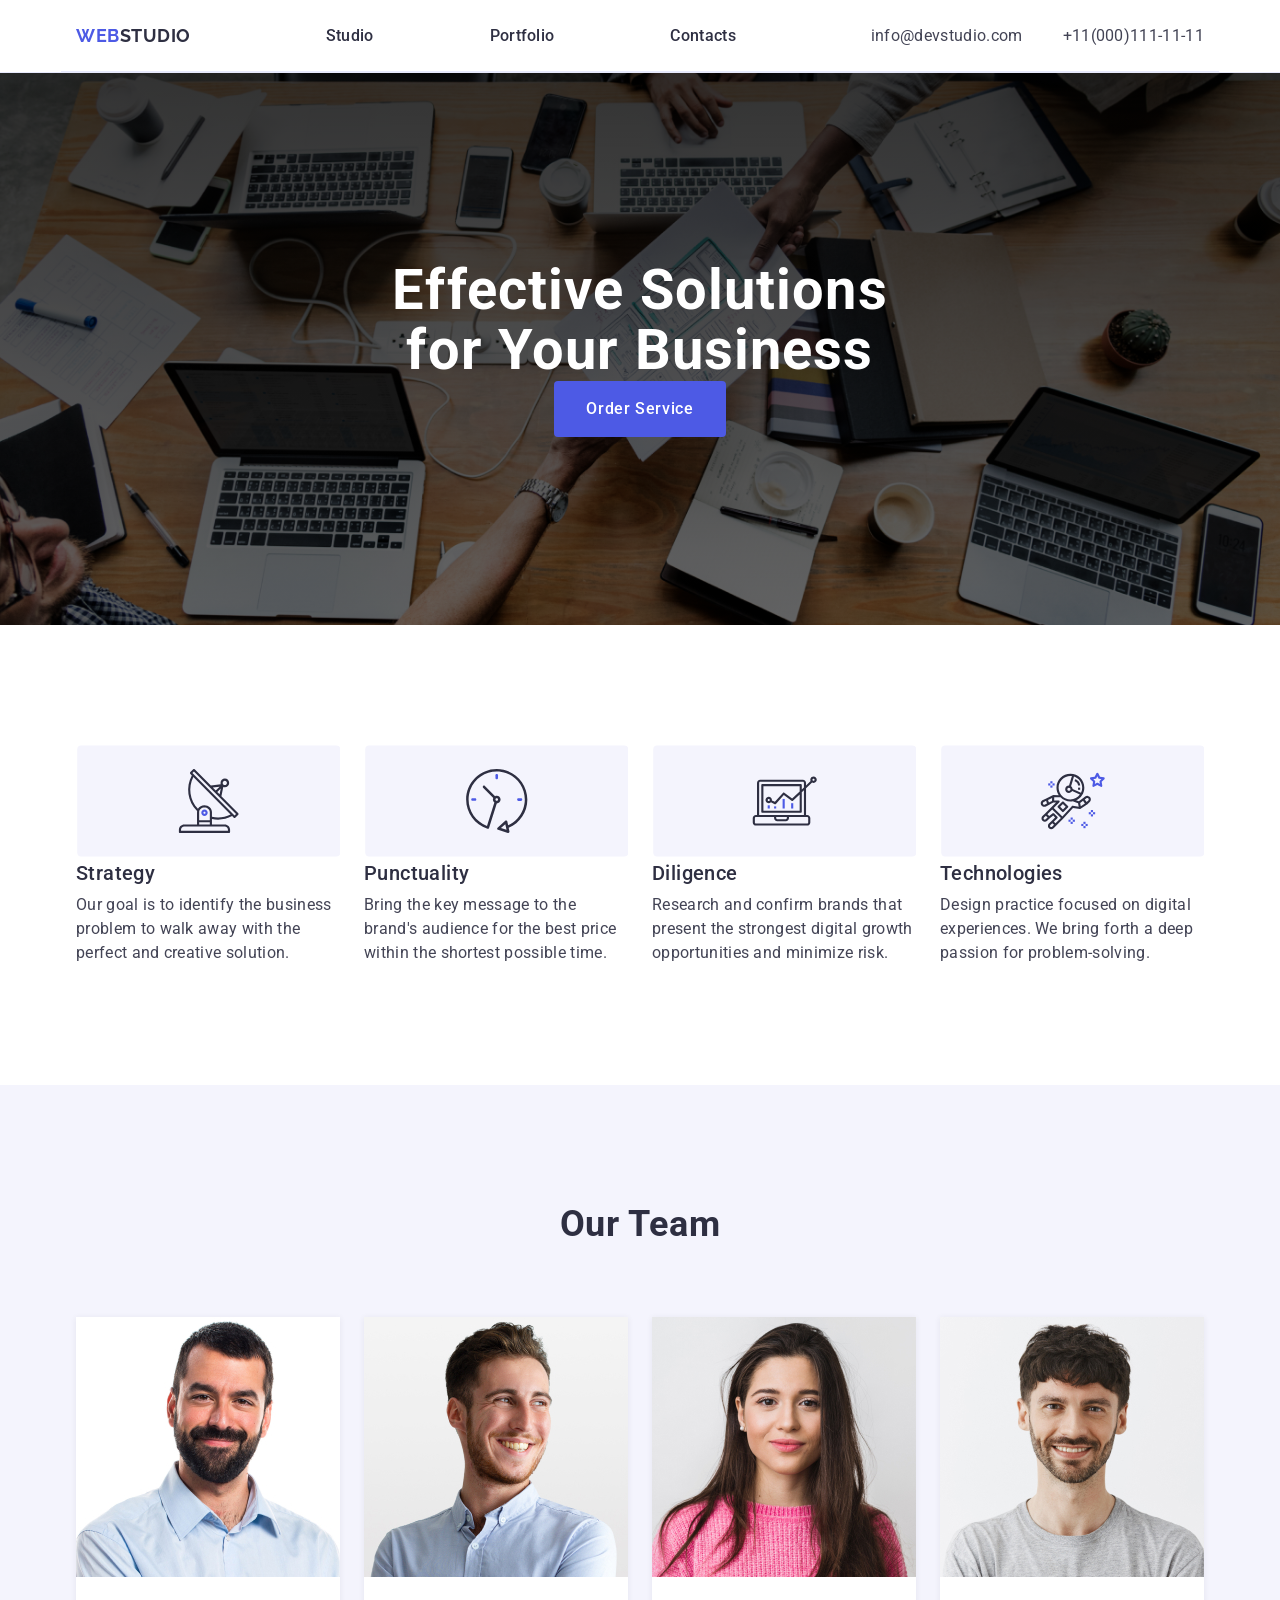
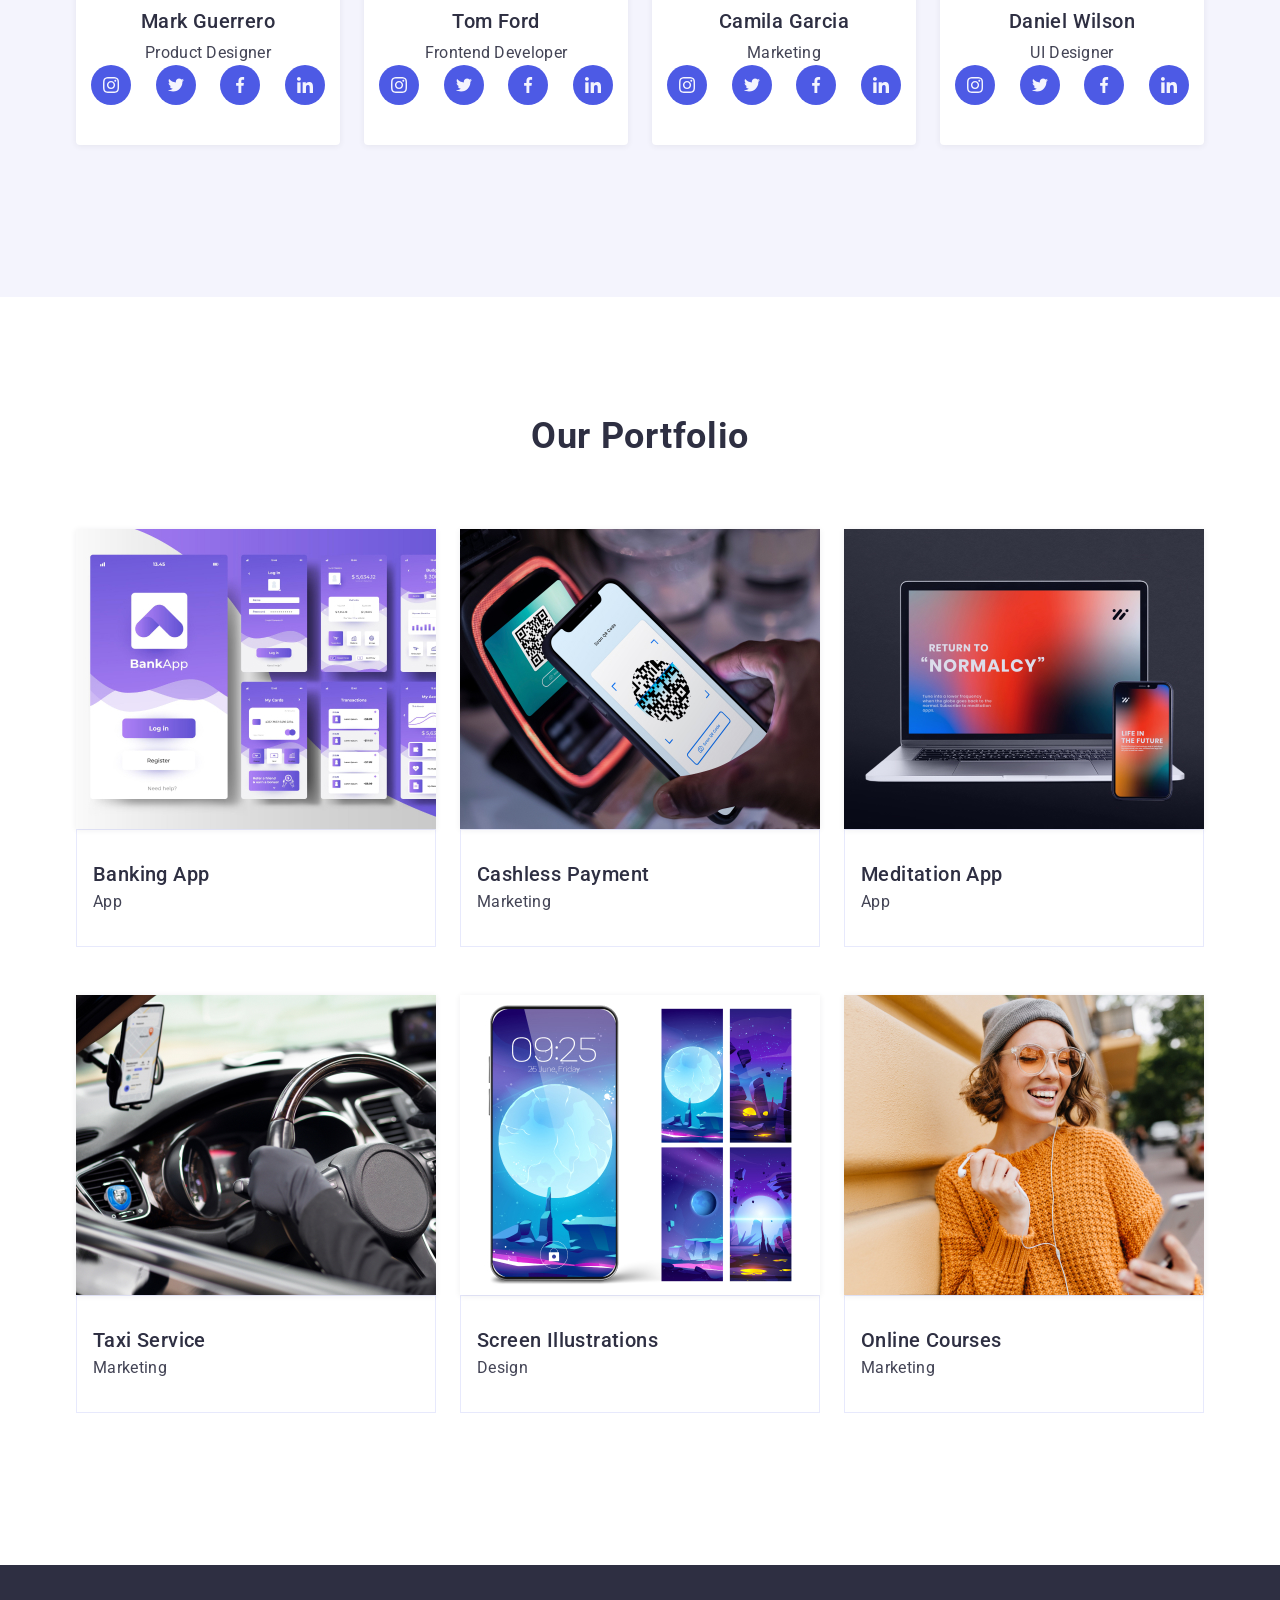
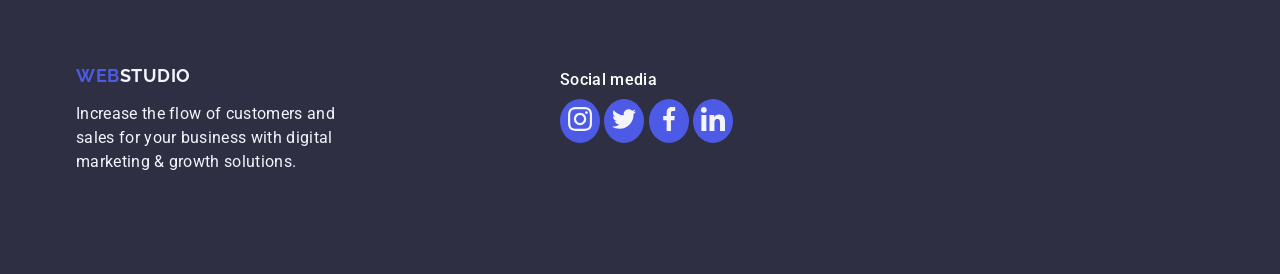
==== commit ff38a2f6: "Add files via upload" ====
--- a/index.html
+++ b/index.html
@@ -82,7 +82,7 @@
           <ul class="section-one">
             <li class="class-center">
               <svg width="264" height="112">
-                <use href="./images/icons.svg#antenna"></use>
+                <use href="./images/svg/Icon-1.svg#antenna"></use>
               </svg>
               <h3 class="head-name">Strategy</h3>
               <p class="text-name">
@@ -93,7 +93,7 @@
 
             <li class="class-center">
               <svg width="264px" height="112px">
-                <use href="./images/icons.svg#time"></use>
+                <use href="./images/svg/Icon-2.svg#time"></use>
               </svg>
               <h3 class="head-name">Punctuality</h3>
               <p class="text-name">
@@ -104,7 +104,7 @@
 
             <li class="class-center">
               <svg width="264" height="112">
-                <use href="./images/icons.svg#analysis"></use>
+                <use href="./images/svg/Icon-3.svg#analysis"></use>
               </svg>
               <h3 class="head-name">Diligence</h3>
               <p class="text-name">
@@ -115,7 +115,7 @@
 
             <li class="class-center">
               <svg width="264" height="112">
-                <use href="./images/icons.svg#ast"></use>
+                <use href="./images/svg/Icon-4.svg#ast"></use>
               </svg>
               <h3 class="head-name">Technologies</h3>
               <p class="text-name">
@@ -146,23 +146,23 @@
                 <ul class="social-icons">
                   <li class="instagram-icons">
                     <svg width="40" height="40">
-                      <use href="./images/icons.svg#instagram"></use>
+                      <use href="./images/svg/Ellipse.svg#instagram"></use>
                     </svg>
                   </li>
 
                   <li class="twitter-icons">
                     <svg width="40" height="40">
-                      <use href="./images/icons.svg#twitter"></use>
+                      <use href="./images/svg/Ellipse-1.svg#twitter"></use>
                     </svg>
                   </li>
                   <li class="facebook-icons">
                     <svg width="40" height="40">
-                      <use href="./images/icons.svg#facebook"></use>
+                      <use href="./images/svg/Ellipse-2.svg#facebook"></use>
                     </svg>
                   </li>
                   <li class="linkedin-icons">
                     <svg width="40" height="40">
-                      <use href="./images/icons.svg#linkedin"></use>
+                      <use href="./images/svg/Ellipse-3.svg#linkedin"></use>
                     </svg>
                   </li>
                 </ul>
@@ -183,23 +183,23 @@
                 <ul class="social-icons">
                   <li class="instagram-icons">
                     <svg width="40" height="40">
-                      <use href="./images/icons.svg#instagram"></use>
+                      <use href="./images/svg/Ellipse.svg#instagram"></use>
                     </svg>
                   </li>
 
                   <li class="twitter-icons">
                     <svg width="40" height="40">
-                      <use href="./images/icons.svg#twitter"></use>
+                      <use href="./images/svg/Ellipse-1.svg#twitter"></use>
                     </svg>
                   </li>
                   <li class="facebook-icons">
                     <svg width="40" height="40">
-                      <use href="./images/icons.svg#facebook"></use>
+                      <use href="./images/svg/Ellipse-2.svg#facebook"></use>
                     </svg>
                   </li>
                   <li class="linkedin-icons">
                     <svg width="40" height="40">
-                      <use href="./images/icons.svg#linkedin"></use>
+                      <use href="./images/svg/Ellipse-3.svg#linkedin"></use>
                     </svg>
                   </li>
                 </ul>
@@ -220,23 +220,23 @@
                 <ul class="social-icons">
                   <li class="instagram-icons">
                     <svg width="40" height="40">
-                      <use href="./images/icons.svg#instagram"></use>
+                      <use href="./images/svg/Ellipse.svg#instagram"></use>
                     </svg>
                   </li>
 
                   <li class="twitter-icons">
                     <svg width="40" height="40">
-                      <use href="./images/icons.svg#twitter"></use>
+                      <use href="./images/svg/Ellipse-1.svg#twitter"></use>
                     </svg>
                   </li>
                   <li class="facebook-icons">
                     <svg width="40" height="40">
-                      <use href="./images/icons.svg#facebook"></use>
+                      <use href="./images/svg/Ellipse-2.svg#facebook"></use>
                     </svg>
                   </li>
                   <li class="linkedin-icons">
                     <svg width="40" height="40">
-                      <use href="./images/icons.svg#linkedin"></use>
+                      <use href="./images/svg/Ellipse-3.svg#linkedin"></use>
                     </svg>
                   </li>
                 </ul>
@@ -257,23 +257,23 @@
                 <ul class="social-icons">
                   <li>
                     <svg class="instagram-icons" width="40" height="40">
-                      <use href="./images/icons.svg#instagram"></use>
+                      <use href="./images/svg/Ellipse.svg#instagram"></use>
                     </svg>
                   </li>
 
                   <li class="twitter-icons">
                     <svg width="40" height="40">
-                      <use href="./images/icons.svg#twitter"></use>
+                      <use href="./images/svg/Ellipse-1.svg#twitter"></use>
                     </svg>
                   </li>
                   <li class="facebook-icons">
                     <svg width="40" height="40">
-                      <use href="./images/icons.svg#facebook"></use>
+                      <use href="./images/svg/Ellipse-2.svg#facebook"></use>
                     </svg>
                   </li>
                   <li class="linkedin-icons">
                     <svg width="40" height="40">
-                      <use href="./images/icons.svg#linkedin"></use>
+                      <use href="./images/svg/Ellipse-3.svg#linkedin"></use>
                     </svg>
                   </li>
                 </ul>
@@ -463,8 +463,6 @@
 
     <footer class="web-footer">
       <div class="container">
-        <div class="side-by-side">
-          <div class="footer-first-class">
         <a class="web-logo" href="./index.html" target="_blank"
           >Web<span class="footer-spa">Studio</span></a
         >
@@ -473,149 +471,34 @@
           Increase the flow of customers and sales for your business with
           digital marketing & growth solutions.
         </p>
-</div>
-        <div class="social-footer">
-          <p class="social-text">Social media</p>
-
-          <ul class="social-icons-footer">
-            <li class="linkedin-icons">
-              <svg width="40" height="40">
-                <use href="./images/icons.svg#instagram-footer"></use>
-              </svg>
-            </li>
-            <li>
-              <svg class="twitter-icons-footer" width="40" height="40">
-                <use href="./images/icons.svg#footer-twitter"></use>
-              </svg>
-            </li>
-
-            <li class="facebook-icons-footer">
-              <svg width="40" height="40">
-                <use href="./images/icons.svg#footer-facebook"></use>
-              </svg>
-            </li>
-            <li class="linkedin-icons-footer">
-              <svg width="40" height="40">
-                <use href="./images/icons.svg#linkedin-footer"></use>
-              </svg>
-            </li>
-          </ul>
-        </div>
-
-        <div class="footer-form">
-          <form>
-            <label for="e-mail" class="text-subscribe">Subscribe</label>
-            <div class="footer-form-div">
-              <div class="mail-footer-div">
-                <input
-                  type="email"
-                  placeholder="E-mail"
-                  class="mail-footer"
-                  id="e-mail"
-                />
-              </div>
-              <button type="submit" class="subs-button">
-                Subscribe
-
-                <svg width="24" height="24" class="paper-icons-footer">
-                  <use href="./images/icons.svg#plane-button"></use>
-                </svg>
-              </button>
-            </div>
-          </form>
-        </div>
       </div>
+      <div class="social-footer">
+        <p class="social-text">Social media</p>
+
+        <ul class="social-icons-footer">
+          <li class="linkedin-icons">
+            <svg width="40" height="40">
+              <use href="./images/svg/Ellipse-7.svg#instagram-footer"></use>
+            </svg>
+          </li>
+          <li>
+            <svg class="twitter-icons-footer" width="40" height="40">
+              <use href="./images/svg/Ellipse-4.svg#footer-twitter"></use>
+            </svg>
+          </li>
+
+          <li class="facebook-icons-footer">
+            <svg width="40" height="40">
+              <use href="./images/svg/Ellipse-5.svg#footer-facebook"></use>
+            </svg>
+          </li>
+          <li class="linkedin-icons-footer">
+            <svg width="40" height="40">
+              <use href="./images/svg/Ellipse-6.svg#linkedin-footer"></use>
+            </svg>
+          </li>
+        </ul>
       </div>
     </footer>
-    <div class="modal-backdrop is-open">
-      <div class="form-div">
-        <button class="button-close" type="button">
-          <svg class="close-icon" width="24" height="24">
-            <use href="./images/icons.svg#close-icon"></use>
-          </svg>
-        </button>
-        <p class="contact-text">
-          Leave your contacts and we will call you back
-        </p>
-
-        <form
-          class="form-class"
-          action="/contact"
-          method="post"
-          enctype="multipart/form-data"
-        >
-          <div class="form-in-div">
-            <label class="user-label" for="people-name">Name</label>
-            <div class="form-input">
-              <input
-                class="part-form"
-                type="text"
-                name="people-name"
-                id="people-name"
-              />
-
-              <svg class="icon-form" width="12" height="12">
-                <use href="./images/icons.svg#icon-person"></use>
-              </svg>
-            </div>
-          </div>
-
-          <div class="form-in-div">
-            <label class="user-label" for="people-phone">Phone</label>
-            <div class="form-input">
-              <input
-                class="part-form"
-                type="tel"
-                name="people-phone"
-                id="people-phone"
-                pattern="[0-9]{3}-[0-9]{2}-[0-9]{3}"
-              />
-
-              <svg class="icon-form" width="12" height="12">
-                <use href="./images/icons.svg#icon-tel"></use>
-              </svg>
-            </div>
-          </div>
-
-          <div class="form-in-div">
-            <label class="user-label" for="e-mail">Email</label>
-            <div class="form-input">
-              <input
-                class="part-form"
-                type="email"
-                name="people-mail"
-                id="people-mail"
-              />
-
-              <svg class="icon-form" width="13" height="13">
-                <use href="./images/icons.svg#icon-Vector-1"></use>
-              </svg>
-            </div>
-          </div>
-          <div class="textarea-form">
-            <label class="user-label" for="people-comment">Comment</label>
-            <textarea
-              class="textarea-comment"
-              name="people-comment"
-              id="people-comment"
-              placeholder="Text input"
-            ></textarea>
-          </div>
-          <div class="privarcy-checbox">
-            <input
-              class="checkbox-class"
-              type="checkbox"
-              name="news-check"
-              id="news-check"
-            />
-            <label class="checkbox-tick" for="checkbox-privarcy">
-              I accept the terms and conditions of the
-              <a class="checkbox-text-two" href="">Privacy Policy</a>
-            </label>
-          </div>
-          <input type="submit" class="button-class" value="Send" />
-        </form>
-      </div>
-    </div>
   </body>
 </html>
--- a/css/styles.css
+++ b/css/styles.css
@@ -71,16 +71,16 @@
   letter-spacing: 0.02em;
   margin-right: 76px;
   text-decoration: none;
-  transition: opacity 250ms cubic-bezier(0.4, 0, 0.2, 1);
-  transition-property: color;
 }
 
 .page-menu-list a:hover {
   color: rgba(64, 75, 191, 1);
+  transition: opacity 250ms cubic-bezier(0.4, 0, 0.2, 1);
 }
 
 .page-menu-list a:focus {
   color: rgba(64, 75, 191, 1);
+  transition: opacity 250ms cubic-bezier(0.4, 0, 0.2, 1);
 }
 
 .page-menu-list {
@@ -90,14 +90,10 @@
 
   text-decoration: none;
   position: relative;
-  transition: opacity 250ms cubic-bezier(0.4, 0, 0.2, 1);
-  transition-property: color;
 }
 .page-menu-list a {
   text-decoration: none;
   position: relative;
-  transition: opacity 250ms cubic-bezier(0.4, 0, 0.2, 1);
-  transition-property: color;
 }
 
 .page-menu-list a:active::after {
@@ -114,6 +110,7 @@
   border-radius: 2px 0px 0px 0px;
   opacity: 0px;
   align-items: center;
+  transition: opacity 250ms cubic-bezier(0.4, 0, 0.2, 1);
 }
 .page-menu-list {
   padding: 24px 0;
@@ -135,19 +132,16 @@
   letter-spacing: 0.02em;
   color: #434455;
   font-style: normal;
-  transition-property: color, opacity;
 }
 
 .social-link a:hover {
   color: #404bbf;
+  transition: opacity 250ms cubic-bezier(0.4, 0, 0.2, 1);
 }
 
 .social-link a:focus {
   color: #404bbf;
-}
-.social-link a {
-  transition: opacity 250ms cubic-bezier(0.4, 0, 0.2, 1);
-  transition-property: color;
+  transition: opacity 250ms cubic-bezier(0.4, 0, 0.2, 1);
 }
 
 .header {
@@ -163,6 +157,7 @@
 
 .button:focus {
   background-color: #404bbf;
+  transition: opacity 250ms cubic-bezier(0.4, 0, 0.2, 1);
 }
 
 .button {
@@ -184,27 +179,19 @@
   line-height: 1.5;
   font-weight: 500;
   padding: 16px 32px 16px 32px;
-  transition: opacity 250ms cubic-bezier(0.4, 0, 0.2, 1);
-  transition-property: color;
 }
 
 .button:hover {
   background-color: #404bbf;
+  transition: opacity 250ms cubic-bezier(0.4, 0, 0.2, 1);
 }
 .special {
   background: linear-gradient(rgba(0, 0, 0, 0.6), rgba(0, 0, 0, 0.6)),
     linear-gradient(to bottom, rgba(0, 0, 0, 0.5), transparent),
-    url(../images/img12.jpg) center / cover no-repeat;
+    url(../images/img11.jpg) center / cover no-repeat;
   background-size: cover;
   background-repeat: no-repeat;
-  max-width: 1440px;
-  width: 100%;
-  margin: auto;
-
-  display: flex;
-  justify-content: center;
-  align-items: center;
-  flex-direction: column;
+
   text-align: center;
   align-items: center;
   padding: 188px 0;
@@ -214,9 +201,6 @@
   padding: 120px 0;
   align-items: center;
   justify-content: center;
-
- 
-
 }
 .section-one {
   display: flex;
@@ -224,31 +208,11 @@
   gap: 24px;
 
   align-items: center;
-
-  
-}
-.section-one svg {
-  width: 264px;
-  height: 112px;
-  gap: 0px;
-  border: 1px 0px 0px 0px;
-  opacity: 0px;
-
-  border-radius: 4px 4px 4px 4px;
-
-  border: 1px solid rgba(142, 143, 153, 1);
 }
 .class-center {
   width: calc((100%-72px) / 4);
   align-items: center;
   justify-content: center;
-
-  width: Fixed (264px) px;
-  height: Hug (224px) px;
-  top: 792px;
-  left: 156px;
-  gap: 8px;
-  opacity: 0px;
 }
 
 .head-name {
@@ -258,11 +222,6 @@
   letter-spacing: 0.02em;
   color: #2e2f42;
   margin-bottom: 8px;
-
-  width: 264px;
-  height: 24px;
-  gap: 0px;
-  opacity: 0px;
 }
 
 .text-name {
@@ -369,13 +328,13 @@
   gap: 0px;
   opacity: 0px;
   border-radius: 50%;
-  transition: opacity 250ms cubic-bezier(0.4, 0, 0.2, 1);
-  transition-property: color;
-}
-
-.social-icons li :hover {
-  --color2: rgba(64, 75, 191, 1);
-}
+}
+
+.social-icons li:hover {
+  background: rgba(64, 75, 191, 1);
+  transition: opacity 250ms cubic-bezier(0.4, 0, 0.2, 1);
+}
+
 .our-team {
   background: #f4f4fd;
   padding: 120px 0;
@@ -445,7 +404,6 @@
 
 .portfolio-end {
   width: calc((100%-72px) / 4);
-
   transition: opacity 250ms cubic-bezier(0.4, 0, 0.2, 1),
     box-shadow 250ms cubic-bezier(0.4, 0, 0.2, 1);
   transition-property: box-shadow;
@@ -454,7 +412,6 @@
 .port-img {
   position: relative;
   overflow: hidden;
-
   box-shadow: 0px 1px 6px 0px #2e2f4214;
 }
 
@@ -496,6 +453,13 @@
 
 .portfolio-end:hover .port-img img {
   opacity: 0;
+}
+.portfolio-end:hover {
+  box-shadow: 0px 2px 1px 0px #2e2f4214;
+
+  box-shadow: 0px 1px 1px 0px #2e2f4229;
+
+  box-shadow: 0px 1px 6px 0px #2e2f4214;
 }
 .portfolio-end:hover {
   box-shadow: 0px 1px 6px 0px #2e2f4214;
@@ -526,7 +490,6 @@
   border: 1px solid #e7e9fc;
   border-color: rgba(231, 233, 252, 1);
 }
-
 .footer-text {
   font-size: 16px;
   color: #e7e9fc;
@@ -543,7 +506,6 @@
 .web-footer {
   background: #2e2f42;
   padding: 100px 0;
-  
 }
 .web-footer a {
   display: inline-block;
@@ -625,343 +587,15 @@
   opacity: 0px;
 }
 .social-icons-footer li {
+  background-color: rgba(77, 90, 229, 1);
   border-radius: 50%;
 
   display: inline-block;
   margin: 0;
   padding: 0;
-  transition: opacity 250ms cubic-bezier(0.4, 0, 0.2, 1);
-  transition-property: color;
 }
 .social-icons-footer li:hover {
-  --color2: rgba(49, 208, 170, 1);
+  background-color: rgba(49, 208, 170, 1);
   border-radius: 50%;
-}
-
-.footer-form{
-  /*width: 100%;
-  height: 100%;
-  position: fixed;
-  left: 0;
-  top: 0;
-  background-color: rgba(46, 47, 66, 0.4);*/
-
-width: 453px;
-height: 80px;
-  margin-left: auto;
- 
-}
-
-.footer-form .text-subscribe {
-  color: white;
-  font-size: 16px;
-  line-height: 1.5;
-  letter-spacing: 0.02em;
-  margin-bottom: 16px;
-  font-weight: 500;
-}
-.footer-form .footer-form-div{
-  display: flex;
-  gap: 24px;
-}
-.footer-form .mail-footer-div{
-   display: flex;
-  gap: 16px;
-  flex-direction: column;
-}
-.footer-form .mail-footer{ 
-  border: 1px solid #fff;
-  border-radius: 4px;
-  width: 264px;
-  height: 40px;
-  box-shadow: 0 4px 4px 0 rgba(0, 0, 0, 0.15);
-  padding-left: 16px;
-  background-color: transparent;
-  color: #fff;
-  font-weight: 400;
-  font-size: 12px;
-  line-height: 2;
-  letter-spacing: 0.04em;
-}
-.footer-form .subs-button{
-  font-family: "Roboto", sans-serif;
-  min-width: 165px;
-  height: 40px;
-  border: none;
-  border-radius: 4px;
-  background-color: #4d5ae5;
-  box-shadow: 0 4px 4px 0 rgba(0, 0, 0, 0.15);
-  display: flex;
-  justify-content: center;
-  align-items: center;
-  cursor: pointer;
-  font-weight: 500;
-  font-size: 16px;
-  line-height: 1.5;
-  letter-spacing: 0.04em;
-  color: #fff;
-  transition-property: background-color;
-  transition-duration: 250ms;
-  transition-timing-function: cubic-bezier(0.4, 0, 0.2, 1);
-}
-.footer-form .paper-icons-footer {
-  fill: #fff;
-  margin-left: 16px;
-}
-.side-by-side{
-  display: flex;
-}
-.form-div {
-  position: absolute;
-  top: 50%;
-  left: 50%;
-  transform: translate(-50%, -50%);
-  width: 408px;
-  min-height: 584px;
-  border-radius: 4px;
-  background-color: #fcfcfc;
-  box-shadow: 0 1px 1px 0 rgba(0, 0, 0, 0.14), 0 1px 3px 0 rgba(0, 0, 0, 0.12),
-    0 2px 1px 0 rgba(0, 0, 0, 0.2);
-  transition: transform 250ms cubic-bezier(0.4, 0, 0.2, 1);
-  overflow: auto;
-  padding: 72px 24px 24px 24px;
-  
-}
-
-.modal-backdrop {
-  position: fixed;
-  z-index: 999;
-  top: 0;
-  left: 0;
-  width: 100%;
-  height: 100%;
-  display: flex;
-  justify-content: center;
-  align-items: center;
-  background-color: rgba(46, 47, 66, 0.4);
-  pointer-events: none;
-  opacity: 0;
-  visibility: hidden;
-  transition: opacity 250ms cubic-bezier(0.4, 0, 0.2, 1),
-    visibility 250ms cubic-bezier(0.4, 0, 0.2, 1);
-}
-
-.modal-backdrop.is-open {
-  opacity: 1;
-  pointer-events: auto;
-  visibility: visible;
-}
-
-
-
-.button-close {
-
- display: flex;
-  align-items: center;
-  justify-content: center;
-  position: absolute;
-  top: 24px;
-  right: 24px;
-  width: 24px;
-  height: 24px;
-  border-radius: 50%;
-  border: 1px solid rgba(0, 0, 0, 0.1);
-  border-color: rgba(0, 0, 0, 0.1);
-  padding: 0;
-  line-height: 0;
-  background-color: #e7e9fc;
-  fill: #2e2f42;
-  transition: background-color 250ms cubic-bezier(0.4, 0, 0.2, 1),
-    border 250ms cubic-bezier(0.4, 0, 0.2, 1);
-}
-
-.close-icon{
-   transition: fill 250ms cubic-bezier(0.4, 0, 0.2, 1);
-}
-
-.button-close:hover{
-   --color1:#404bbf;
-   --color3:rgba(255, 255, 255, 1);
-  border: none;
-  fill: #ffffff;
-} 
-
-.button-close:focus{
-  --color1: #404bbf;
-  --color3:rgba(255, 255, 255, 1);
-  border: none;
-  fill: #ffffff;
-} 
-
-
-.contact-text{
-  max-width: 360px;
-  font-weight: 500;
-  line-height: 1.5;
-  letter-spacing: 0.02em;
-  text-align: center;
-  color: #2e2f42;
-  margin-bottom: 16px;
- 
-}
-
-.form-in-div {
-margin-bottom: 8px;
-}
-.user-label {
-  display: block;
-  font-size: 12px;
-  line-height: 1.17;
-  letter-spacing: 0.04em;
-  color: #8e8f99;
-  margin-bottom: 4px;
-}
-.form-input {
-  position: relative;
-}
-.part-form {
-  border: 1px solid rgba(46, 47, 66, 0.4);
-  border-radius: 4px;
-  width: 100%;
-  height: 40px;
-  font-size: 12px;
-  line-height: 1.17;
-  letter-spacing: 0.04em;
-  color: #2e2f42;
-  background-color: transparent;
-  padding-left: 38px;
-  outline: transparent;
-  transition: border-color 250ms cubic-bezier(0.4, 0, 0.2, 1);
-}
-.part-form:focus{
-   border-color: #4d5ae5;
-  outline: none;
-}
-.part-form:focus +  .icon-form {
- fill: #4d5ae5;
-}
-.icon-form {
-  position: absolute;
-  top: 50%;
-  left: 16px;
-  transform: translateY(-50%);
-  fill: #2e2f42;
-  transition: fill 250ms cubic-bezier(0.4, 0, 0.2, 1);
-}
-.icon-form:focus{
-  color:  #4d5ae5;;
-}
-.textarea-form{
-  margin-bottom: 16px;
-}
-.textarea-comment{
-  width: 100%;
-  height: 120px;
-  font-size: 12px;
-  line-height: 1.17;
-  letter-spacing: 0.04em;
-  border: 1px solid rgba(46, 47, 66, 0.4);
-  border-radius: 4px;
-  color: rgba(46, 47, 66, 0.4);
-  background-color: transparent;
-  padding: 8px 16px;
-  resize: none;
-  transition: border-color 250ms cubic-bezier(0.4, 0, 0.2, 1);
-  outline: transparent;
-}
-.textarea-comment::placeholder {
-  color: rgba(46, 47, 66, 0.4);
-}
-.textarea-comment:focus {
-outline: none;
-  border-color: #4d5ae5;
-}
-.privarcy-checbox{
- margin-bottom: 24px;
-}
-
-.checkbox-tick {
-  width: 338px;
-  height: 16px;
-  font-weight: 400;
-  font-size: 12px;
-  line-height: 14px;
-  letter-spacing: 4%;
-  color: rgba(117, 117, 117, 1);
-  top: 32px;
-  left: 20px;
-}
-.checkbox-text-two{
-    text-decoration: underline;
-  color: #4d5ae5;
-}
-/*checkbox-text-one {
-    display: inline-flex;
-  justify-content: center;
-  align-items: center;
-  width: 16px;
-  height: 16px;
-  border-radius: 2px;
-  border: 1px solid rgba(46, 47, 66, 0.4);
-  cursor: pointer;
-  fill: transparent;
-  margin-right: 8px;
-  transition: background-color 250ms cubic-bezier(0.4, 0, 0.2, 1),
-    border 250ms cubic-bezier(0.4, 0, 0.2, 1),
-    fill 250ms cubic-bezier(0.4, 0, 0.2, 1);
-}*/
-
-/*.checkbox-class:checked {
- background-color: #404bbf;
-}*/
-/*.checkbox-class:checked .click-icon{
-  opacity: 1;
-}*/
-/*.checkbox-class{
-  width: 16px;
-  height: 16px;
-  position: absolute;
-  left: 2px;
-  top: 30px;
-  appearance: none;
-  -webkit-appearance: none;
-  -moz-appearance: none;
-  border: 1px, solid #2e2f4266;
-  border-radius: 2px;
-  cursor: pointer;
-  transition-duration: 250ms;
-  transition-timing-function: cubic-bezier(0.4, 0, 0.2, 1);
-  transition-property: background-color;
-}*/
-/*.click-icon{
-    position: relative;
-  cursor: pointer;
-opacity:0;
-
-}/
-.click-icon:focus{
-  opacity: 1;
-}*/
-
-
-
-
-.button-class {
-    min-width: 169px;
-  height: 56px;
-  box-shadow: 0 4px 4px 0 rgba(0, 0, 0, 0.15);
-  font-weight: 500;
-  line-height: 1.5;
-  letter-spacing: 0.04em;
-  display: block;
-  border: none;
-  border-radius: 4px;
-  background-color: #4d5ae5;
-  color: #ffffff;
-  margin-right: auto;
-  margin-left: auto;
-  transition: background-color 250ms cubic-bezier(0.4, 0, 0.2, 1);
-}
-.button-class:hover, .button-class:focus {
-  background-color: #404bbf;
-}+  transition: opacity 250ms cubic-bezier(0.4, 0, 0.2, 1);
+}
